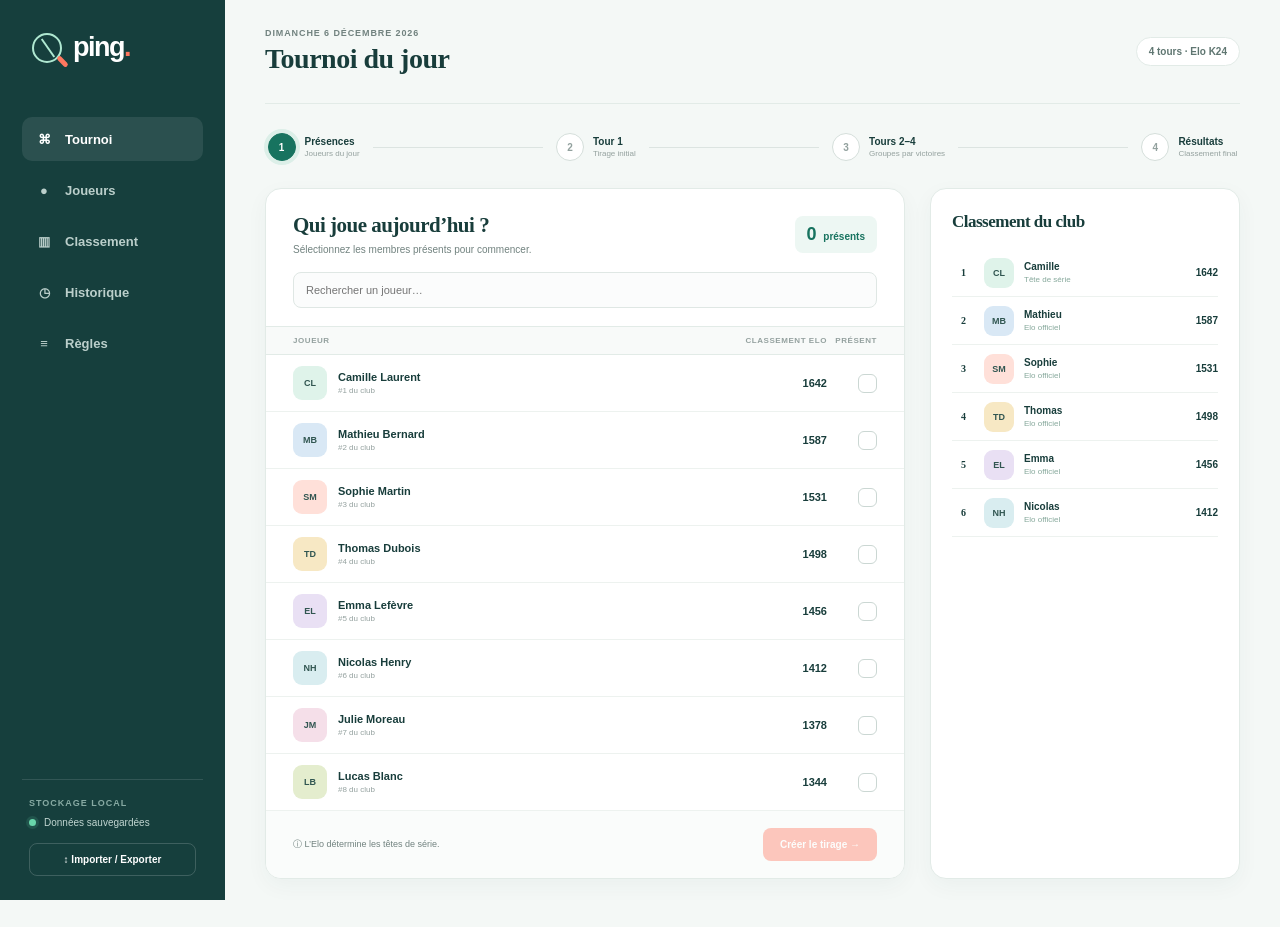
==== ping.html @ 6fb74dd9 "Add speech to Maurice easter egg" ====
<!doctype html>
<html lang="fr">
<head>
  <meta charset="utf-8">
  <meta name="viewport" content="width=device-width,initial-scale=1">
  <meta name="description" content="Tournois de tennis de table et classement Elo, sans serveur.">
  <title>Ping — Tournois du club</title>
  <style>
    :root{--ink:#183d3b;--green:#17735f;--deep:#163f3d;--coral:#ff775f;--mint:#dff3ea;--muted:#71827f;--line:#e2ebe7;--wash:#f4f8f6;--paper:#fff}*{box-sizing:border-box}html{background:var(--wash)}body{margin:0;background:var(--wash);color:var(--ink);font-family:Arial,Helvetica,sans-serif}button,input{font:inherit}button{cursor:pointer}.app{min-height:100vh;display:grid;grid-template-columns:225px 1fr}.side{position:sticky;top:0;height:100vh;display:flex;flex-direction:column;padding:32px 22px 24px;background:var(--deep);color:#fff}.brand{display:flex;align-items:center;gap:11px;padding:0 10px;border:0;background:transparent;color:#fff;font-size:27px;font-weight:900;letter-spacing:-1.5px}.brand b{color:var(--coral)}.mark{position:relative;width:30px;height:30px;border:2px solid #afe8d1;border-radius:50%}.mark:before{content:'';position:absolute;left:13px;top:2px;width:2px;height:22px;background:#afe8d1;transform:rotate(-35deg)}.mark:after{content:'';position:absolute;right:-9px;bottom:-3px;width:13px;height:5px;border-radius:5px;background:var(--coral);transform:rotate(46deg)}nav{display:grid;gap:7px;margin-top:54px}.nav{display:flex;align-items:center;gap:12px;width:100%;min-height:44px;padding:0 13px;border:0;border-radius:10px;background:transparent;color:#bbcfcb;font-size:13px;font-weight:700;text-align:left}.nav.active{background:#ffffff17;color:#fff}.nav i{width:18px;font-style:normal;text-align:center}.sidefoot{margin-top:auto;padding:18px 7px 0;border-top:1px solid #ffffff1f}.local{margin:0 0 9px;color:#87aaa3;font-size:9px;font-weight:800;letter-spacing:.11em;text-transform:uppercase}.saved{font-size:10px;color:#c1d5d1}.saved:before{content:'';display:inline-block;width:7px;height:7px;margin-right:8px;border-radius:50%;background:#68d5aa;box-shadow:0 0 0 3px #68d5aa22}.dataBtn{width:100%;margin-top:15px;padding:10px;border:1px solid #ffffff2c;border-radius:8px;background:transparent;color:#fff;font-size:10px;font-weight:800}.work{min-width:0;padding:0 40px 48px}.top{display:flex;align-items:center;justify-content:space-between;min-height:104px;max-width:1110px;margin:auto;border-bottom:1px solid var(--line)}.eyebrow,.kicker{margin:0 0 5px;color:var(--muted);font-size:9px;font-weight:850;letter-spacing:.1em;text-transform:uppercase}.top h1,.card h2,.round h2{margin:0;font-family:Georgia,serif;letter-spacing:-.5px}.top h1{font-size:28px}.pill{padding:8px 12px;border:1px solid var(--line);border-radius:20px;background:#fff;color:#5f7671;font-size:10px;font-weight:800}.steps{display:flex;align-items:center;max-width:970px;margin:29px auto 27px}.step{display:flex;align-items:center;gap:9px;white-space:nowrap}.step>span{display:grid;place-items:center;width:28px;height:28px;border:1px solid #d5dfdb;border-radius:50%;background:#fff;color:#92a19e;font-size:10px;font-weight:850}.step.active>span{border-color:var(--green);background:var(--green);color:#fff;box-shadow:0 0 0 4px #dcefe8}.step.done>span{background:var(--mint);color:var(--green)}.step strong,.step small{display:block}.step strong{font-size:10px}.step small{margin-top:2px;color:#94a19e;font-size:8px}.steps>i{flex:1;min-width:20px;height:1px;margin:0 13px;background:#dce4e1}.grid{display:grid;grid-template-columns:minmax(540px,760px) 310px;gap:25px;max-width:1095px;margin:auto}.card,.round{border:1px solid var(--line);border-radius:16px;background:#fff;box-shadow:0 7px 22px #1e46400b;overflow:hidden}.cardhead{display:flex;align-items:center;justify-content:space-between;padding:24px 27px 17px}.card h2,.round h2{font-size:21px}.cardhead p,.intro p{margin:6px 0 0;color:var(--muted);font-size:10px}.count{padding:8px 12px;border-radius:8px;background:#edf7f3;color:var(--green);font-size:10px;font-weight:800}.count b{margin-right:4px;font-size:18px}.search{display:block;width:calc(100% - 54px);margin:0 27px 18px;padding:11px 12px;border:1px solid #dfe7e4;border-radius:8px;background:#fbfcfc;color:var(--ink);font-size:11px;outline:0}.labels,.person{display:grid;grid-template-columns:1fr 90px 50px;align-items:center}.labels{padding:9px 27px;border-top:1px solid var(--line);border-bottom:1px solid var(--line);background:#f8faf9;color:#94a19f;font-size:8px;font-weight:850;letter-spacing:.07em;text-transform:uppercase}.labels span:not(:first-child){text-align:right}.person{min-height:57px;padding:7px 27px;border-bottom:1px solid #edf2ef;cursor:pointer}.who{display:flex;align-items:center;gap:11px}.avatar{display:grid;place-items:center;width:34px;height:34px;flex:0 0 auto;border-radius:9px;background:var(--mint);color:#315651;font-size:9px;font-weight:900}.avatar[data-c="1"]{background:#d9e8f5}.avatar[data-c="2"]{background:#ffe0d9}.avatar[data-c="3"]{background:#f7e8c4}.avatar[data-c="4"]{background:#e9e0f4}.avatar[data-c="5"]{background:#d9edf0}.avatar[data-c="6"]{background:#f5dfe9}.avatar[data-c="7"]{background:#e4edce}.who strong,.who small{display:block}.who strong{font-size:11px}.who small{margin-top:3px;color:#94a19f;font-size:8px}.elo{text-align:right;font-size:11px}.check{justify-self:end;display:grid;place-items:center;width:19px;height:19px;border:1.5px solid #cbd7d3;border-radius:6px;color:transparent}.person.on .check{border-color:var(--green);background:var(--green);color:#fff;font-size:10px}.foot{display:flex;align-items:center;justify-content:space-between;padding:17px 27px;background:#fafcfb}.foot p{margin:0;color:var(--muted);font-size:9px}.primary{padding:11px 17px;border:0;border-radius:8px;background:var(--coral);color:#fff;font-size:10px;font-weight:850;box-shadow:0 5px 12px #ff775f35}.primary:disabled{opacity:.4;cursor:not-allowed;box-shadow:none}.rank{padding:23px 21px}.rank h2{font-size:17px}.rank ol{margin:17px 0 0;padding:0;list-style:none}.rank li{display:grid;grid-template-columns:23px 31px 1fr auto;align-items:center;gap:9px;min-height:48px;border-bottom:1px solid #edf2ef;font-size:10px}.rank .avatar{width:30px;height:30px}.ranknum{font-family:Georgia,serif;font-weight:800;text-align:center}.rank li>span:nth-child(3) strong,.rank li>span:nth-child(3) small{display:block}.rank li>span:nth-child(3) small{margin-top:3px;color:#86a89b;font-size:8px}.intro{display:flex;align-items:flex-end;justify-content:space-between;padding:26px 29px 22px}.kicker{color:var(--green)}.groupTitle{display:flex;justify-content:space-between;padding:10px 29px;border-top:1px solid var(--line);border-bottom:1px solid var(--line);background:#f8faf9;font-size:9px;font-weight:850;text-transform:uppercase}.matches{display:grid;grid-template-columns:repeat(2,minmax(0,1fr));gap:14px;padding:18px 29px 24px}.match{padding:10px;border:1px solid #e1e9e6;border-radius:12px}.matchtop{display:flex;justify-content:space-between;margin:0 4px 6px;color:#91a09d;font-size:8px;font-weight:800;text-transform:uppercase}.tag{padding:2px 5px;border-radius:8px;background:#fff0ec;color:#c55e4b}.choice{display:grid;grid-template-columns:34px 1fr 18px;align-items:center;gap:10px;width:100%;min-height:54px;padding:8px;border:1px solid transparent;border-radius:9px;background:#f8faf9;color:var(--ink);text-align:left}.choice:hover{border-color:#a9cfbf}.choice.win{border-color:#83c5ab;background:#eaf7f2}.choice.lose{opacity:.5}.choice strong,.choice small{display:block}.choice strong{font-size:10px}.choice small{margin-top:3px;color:#82928f;font-size:8px}.choice b{display:grid;place-items:center;width:18px;height:18px;border-radius:50%;background:var(--green);color:#fff;font-size:9px}.vs{height:13px;color:#a7b2b0;font-size:7px;font-weight:900;text-align:center;line-height:13px}.roundfoot{display:flex;align-items:center;justify-content:space-between;padding:17px 29px;border-top:1px solid var(--line);background:#fafcfb}.roundfoot span{color:var(--muted);font-size:9px}.page{max-width:1095px;margin:30px auto 0}.sectionhead{display:flex;align-items:center;justify-content:space-between;padding:26px 29px 21px;border-bottom:1px solid var(--line)}.sectionhead h2{font-size:23px}.add{display:grid;grid-template-columns:1fr 130px auto;gap:10px;padding:17px 29px;background:#f8faf9;border-bottom:1px solid var(--line)}.add input{padding:11px;border:1px solid #dce5e2;border-radius:8px;background:#fff;font-size:10px;outline:0}.rows{padding:4px 29px}.row{display:grid;grid-template-columns:40px 36px 1fr 90px 30px;align-items:center;gap:11px;min-height:63px;border-bottom:1px solid #edf2ef;font-size:11px}.row small{display:block;margin-top:3px;color:#93a19e;font-size:8px}.trash{border:0;background:transparent;color:#9aa6a3;font-size:20px}.board{padding:12px 29px 24px}.leader{display:grid;grid-template-columns:40px 36px 1fr 70px;align-items:center;gap:12px;min-height:64px;border-bottom:1px solid #edf2ef;font-size:11px}.leader.top{margin:7px 0;padding:0 12px;border:1px solid var(--line);border-radius:10px;background:#fbfdfc}.place{display:grid;place-items:center;width:27px;height:27px;border-radius:50%;background:#eef3f1;font-family:Georgia,serif;font-weight:850}.p1{background:#f6e7bd;color:#9a711c}.p2{background:#e4ebe9}.p3{background:#f1dfd3;color:#986d52}.empty{padding:70px 20px;text-align:center;color:var(--muted)}.empty b{display:block;margin-bottom:8px;color:var(--ink);font:700 17px Georgia,serif}.history{display:grid;grid-template-columns:1fr 1fr auto;align-items:center;gap:20px;min-height:75px;border-bottom:1px solid #edf2ef;font-size:10px}.history small{display:block;margin-top:3px;color:var(--muted)}.resultHero{padding:34px;text-align:center;background:linear-gradient(135deg,#163f3d,#1d5a53);color:#fff}.resultHero p{margin:0 0 8px;color:#9fd4c1;font-size:9px;font-weight:850;text-transform:uppercase}.resultHero h2{font-size:28px}.results{margin:22px 29px;border:1px solid var(--line);border-radius:10px;overflow:hidden}.res{display:grid;grid-template-columns:50px 1fr 80px 90px 80px;align-items:center;gap:8px;min-height:55px;padding:8px 14px;border-bottom:1px solid #edf2ef;font-size:10px}.res.head{min-height:auto;background:#f8faf9;color:#8a9996;font-size:7px;font-weight:850;text-transform:uppercase}.positive{color:#168365}.negative{color:#d56855}.center{display:block;margin:0 auto 26px}.modalBg{position:fixed;z-index:9;inset:0;display:grid;place-items:center;padding:18px;background:#0b2522a0}.modal{position:relative;width:min(420px,100%);padding:33px;border-radius:17px;background:#fff;text-align:center}.close{position:absolute;right:13px;top:10px;border:0;background:transparent;color:#84928f;font-size:22px}.modal h2{margin:4px 0 8px;font:700 22px Georgia,serif}.modal p{color:var(--muted);font-size:10px;line-height:1.5}.modalActions{display:grid;gap:9px;margin:21px 0}.secondary{padding:11px;border:1px solid #d9e4e0;border-radius:8px;background:#fff;color:var(--ink);font-size:10px;font-weight:800}.modal small{color:#94a19f;font-size:8px}.toast{position:fixed;z-index:12;right:23px;bottom:23px;padding:13px 17px;border-radius:8px;background:var(--deep);color:#fff;font-size:10px;font-weight:800;box-shadow:0 10px 28px #0a2a2638}
    .recovery{min-height:100vh;display:grid;place-items:center;padding:24px;background:var(--wash)}.recoveryBox{width:min(520px,100%);padding:34px;border:1px solid var(--line);border-radius:17px;background:#fff;box-shadow:0 12px 38px #163f3d18;text-align:center}.recoveryBox .mark{display:block;margin:0 auto 20px}.recoveryBox h1{margin:0;font:700 25px Georgia,serif}.recoveryBox p{margin:10px auto 22px;max-width:410px;color:var(--muted);font-size:11px;line-height:1.6}.recoveryActions{display:grid;gap:9px;max-width:300px;margin:auto}.volunteerIntro{padding:28px 29px 19px;text-align:center}.volunteerIntro .badge{display:inline-block;padding:6px 10px;border-radius:20px;background:#fff0ec;color:#bf5e4d;font-size:9px;font-weight:850;text-transform:uppercase}.volunteerIntro h2{margin:13px 0 7px}.volunteerIntro p{max-width:540px;margin:0 auto;color:var(--muted);font-size:10px;line-height:1.55}.volunteerList{display:grid;grid-template-columns:repeat(2,minmax(0,1fr));gap:10px;padding:8px 29px 29px}.volunteer{display:grid;grid-template-columns:34px 1fr auto;align-items:center;gap:10px;padding:11px;border:1px solid var(--line);border-radius:10px;background:#fbfdfc;color:var(--ink);text-align:left}.volunteer:hover,.volunteer.on{border-color:#83c5ab;background:#eef8f4}.volunteer strong,.volunteer small{display:block}.volunteer strong{font-size:10px}.volunteer small{margin-top:3px;color:var(--muted);font-size:8px}.volunteer>b{color:var(--green);font-size:16px}.drawError{margin:0 29px 18px;padding:12px 14px;border:1px solid #ffd2c9;border-radius:9px;background:#fff5f2;color:#944536;font-size:10px;line-height:1.5}.withdrawModal{width:min(560px,100%);text-align:left}.withdrawModal h2,.withdrawModal>p{text-align:center}.withdrawList{display:grid;grid-template-columns:1fr 1fr;gap:9px;max-height:430px;margin:19px 0;overflow:auto}.withdrawList .volunteer{width:100%}.withdrawActions{display:flex;justify-content:flex-end;gap:9px}.roundTabs{display:flex;align-items:center;gap:7px;max-width:1095px;margin:0 auto 13px;padding:4px;border:1px solid var(--line);border-radius:10px;background:#edf3f0}.roundTabs button{flex:1;padding:9px 10px;border:0;border-radius:7px;background:transparent;color:#70817d;font-size:9px;font-weight:850}.roundTabs button.active{background:#fff;color:var(--green);box-shadow:0 2px 8px #163f3d12}.reviewBar{display:flex;align-items:center;justify-content:space-between;max-width:1095px;margin:28px auto 13px}.reviewBar button{padding:0;border:0;background:transparent;color:var(--green);font-size:10px;font-weight:850}.reviewBar strong{font-family:Georgia,serif;font-size:16px}.choice:disabled{cursor:default;color:var(--ink)}.historyAction{justify-self:end;padding:7px 10px;border:1px solid var(--line);border-radius:7px;background:#fff;color:var(--green);font-size:8px;font-weight:850}.reviewLabel{color:#bf5e4d!important}
    .editHint{display:flex;align-items:center;justify-content:space-between;gap:15px;margin:0 29px 18px;padding:12px 14px;border:1px solid #b9dacf;border-radius:9px;background:#eef8f4;color:#35675e;font-size:10px;line-height:1.5}.introActions{display:flex;align-items:center;gap:8px;flex-wrap:wrap;justify-content:flex-end}.choice.editable{border-color:#cfe2db;background:#fbfefd}.choice.editable:hover{border-color:var(--green);box-shadow:0 0 0 2px #17735f18}.choice.swapSelected{border-color:var(--coral);background:#fff2ef;box-shadow:0 0 0 3px #ff775f1c}.match.locked{background:#fbfcfc}.match.locked .matchtop:after{content:'Résultat verrouillé';color:#82928f}.tag.manual{background:#e9f2ff;color:#426b98}.eloEdit{justify-self:end;padding:6px 8px;border:1px solid transparent;border-radius:7px;background:transparent;color:var(--ink);text-align:right}.eloEdit:hover{border-color:#b9dacf;background:#eef8f4;color:var(--green)}.eloEdit strong,.eloEdit small{display:block}.eloEdit small{margin-top:2px;color:var(--green);font-size:7px;font-weight:800}.eloEditForm{display:grid;gap:15px;margin-top:22px;text-align:left}.eloEditForm label{color:var(--muted);font-size:9px;font-weight:850;text-transform:uppercase}.eloEditForm input{width:100%;margin-top:7px;padding:13px;border:1px solid #cfdcd8;border-radius:9px;color:var(--ink);font-size:18px;font-weight:850;text-align:center;outline:0}.eloEditForm input:focus{border-color:var(--green);box-shadow:0 0 0 3px #17735f18}.eloEditForm .withdrawActions{margin-top:3px}.dangerZone{margin-top:22px;padding-top:20px;border-top:1px solid var(--line);text-align:left}.dangerZone strong,.dangerZone small{display:block}.dangerZone strong{font-size:10px}.dangerZone small{margin:5px 0 12px;color:var(--muted);font-size:8px;line-height:1.5}.dangerButton{width:100%;padding:10px;border:1px solid #efb7ad;border-radius:8px;background:#fff5f2;color:#a94838;font-size:9px;font-weight:850}.dangerButton:disabled{opacity:.45;cursor:not-allowed}.cleanupModal{width:min(480px,100%);text-align:left}.cleanupModal h2,.cleanupModal>p{text-align:center}.cleanupOptions{display:grid;gap:9px;margin:20px 0}.cleanupOption{display:grid;grid-template-columns:22px 1fr;align-items:center;gap:10px;width:100%;padding:12px;border:1px solid var(--line);border-radius:10px;background:#fbfdfc;color:var(--ink);text-align:left}.cleanupOption.on{border-color:#83c5ab;background:#eef8f4}.cleanupOption.disabled{opacity:.48;cursor:not-allowed}.cleanupOption .check{justify-self:auto}.cleanupOption.on .check{border-color:var(--green);background:var(--green);color:#fff;font-size:10px}.cleanupOption strong,.cleanupOption small{display:block}.cleanupOption strong{font-size:10px}.cleanupOption small{margin-top:3px;color:var(--muted);font-size:8px;line-height:1.4}.cleanupWarning{padding:10px 12px;border-radius:8px;background:#fff5f2;color:#934b3d;font-size:8px;line-height:1.5}.dangerConfirm{border:0;background:#c85340;box-shadow:0 5px 12px #c8534030}
    .rulesLead{padding:24px 29px;border-bottom:1px solid var(--line);background:#f8fbfa;color:#5f7671;font-size:11px;line-height:1.65}.rulesGrid{display:grid;grid-template-columns:1fr 1fr;gap:0}.ruleBlock{position:relative;min-height:205px;padding:27px 29px 25px;border-bottom:1px solid var(--line)}.ruleBlock:nth-child(odd){border-right:1px solid var(--line)}.ruleBlock h3{margin:0 0 13px;padding-right:40px;font:700 18px Georgia,serif}.ruleBlock ul{margin:0;padding-left:17px;color:#637571;font-size:10px;line-height:1.65}.ruleBlock li+li{margin-top:7px}.ruleNum{position:absolute;right:27px;top:24px;display:grid;place-items:center;width:30px;height:30px;border-radius:50%;background:var(--mint);color:var(--green);font:800 12px Georgia,serif}.ruleNote{margin:14px 0 0;padding:10px 12px;border-left:3px solid var(--coral);background:#fff5f2;color:#8d4a3e;font-size:9px;line-height:1.55}.rulesFoot{padding:20px 29px;background:var(--deep);color:#c4d9d5;font-size:10px;line-height:1.6}.rulesFoot strong{color:#fff}
    .pdfPanel{display:flex;align-items:center;justify-content:space-between;gap:18px;margin:0 29px 24px;padding:17px 18px;border:1px solid #cfe2db;border-radius:11px;background:#f4faf7}.pdfPanel>span strong,.pdfPanel>span small{display:block}.pdfPanel>span strong{font:700 15px Georgia,serif}.pdfPanel>span small{margin-top:4px;color:var(--muted);font-size:8px}.pdfActions{display:flex;gap:7px;flex-wrap:wrap;justify-content:flex-end}.pdfButton{padding:9px 11px;border:1px solid #b9d6cc;border-radius:8px;background:#fff;color:var(--green);font-size:9px;font-weight:850}.pdfButton:hover{border-color:var(--green);background:#edf8f3}.pdfPanel.archive{max-width:1095px;margin:0 auto 13px}
    .mauriceConfetti{position:fixed;z-index:30;inset:0;overflow:hidden;pointer-events:none}.confettiPiece{position:absolute;top:-3vh;left:var(--x);width:var(--w);height:var(--h);border-radius:var(--radius);background:var(--color);opacity:0;animation:mauriceConfettiFall var(--fall) cubic-bezier(.18,.68,.3,1) var(--delay) forwards}@keyframes mauriceConfettiFall{0%{opacity:1;transform:translate3d(0,-20px,0) rotate(0deg)}75%{opacity:1}100%{opacity:0;transform:translate3d(var(--drift),108vh,0) rotate(var(--spin))}}@media(prefers-reduced-motion:reduce){.confettiPiece{animation-duration:1.2s!important;animation-delay:0s!important}}
    @media(max-width:1000px){.grid{grid-template-columns:1fr}.rank{display:none}.matches{grid-template-columns:1fr}.step small{display:none}}
    @media(max-width:700px){.app{display:block}.side{position:static;width:100%;height:auto;flex-direction:row;flex-wrap:wrap;align-items:center;padding:15px 17px}.brand{padding:0;font-size:22px}.mark{width:25px;height:25px}nav{display:flex;width:100%;gap:3px;margin:12px 0 0}.nav{justify-content:center;flex:1;min-width:0;min-height:34px;padding:0 4px;gap:0;font-size:8px}.nav i{display:none}.sidefoot{display:none}.work{padding:0 14px 30px}.top{min-height:82px}.top h1{font-size:22px}.pill{display:none}.steps{margin:21px 0}.step>div{display:none}.steps>i{margin:0 7px}.cardhead{padding:20px 17px 15px}.search{width:calc(100% - 34px);margin:0 17px 15px}.labels,.person{grid-template-columns:1fr 64px 30px;padding-left:17px;padding-right:17px}.who small{display:none}.res .who small{display:block}.foot{padding:14px 17px}.foot p{display:none}.foot .primary{width:100%}.intro,.roundfoot,.groupTitle{padding-left:17px;padding-right:17px}.intro{gap:10px}.matches{padding:14px 17px 20px}.roundfoot span{display:none}.roundfoot .primary{width:100%}.volunteerList,.withdrawList{grid-template-columns:1fr;padding:8px 17px 22px}.volunteerIntro{padding:23px 17px 16px}.page{margin-top:20px}.sectionhead{padding:21px 17px}.add{grid-template-columns:1fr 90px;padding:14px 17px}.add .primary{grid-column:1/-1}.rows,.board{padding-left:13px;padding-right:13px}.row{grid-template-columns:25px 34px 1fr 60px 25px;gap:7px}.results{margin:16px 8px}.res{grid-template-columns:30px 1fr 45px 55px;padding:8px}.res>*:nth-child(4){display:none}.history{grid-template-columns:1fr 1fr}.history>span:last-child{display:none}.rulesGrid{grid-template-columns:1fr}.ruleBlock,.ruleBlock:nth-child(odd){min-height:0;padding:23px 20px;border-right:0}.rulesLead,.rulesFoot{padding:20px}.pdfPanel,.pdfPanel.archive{display:block;margin:0 8px 16px}.pdfActions{display:grid;grid-template-columns:1fr;margin-top:13px}.pdfButton{width:100%}.toast{left:17px;right:17px;bottom:17px;text-align:center}}
  </style>
</head>
<body>
  <div id="app"></div>
  <input id="importFile" type="file" accept="application/json,.json" hidden>
  <script>
    'use strict';
    const KEY='ping-autonome-v1', COLORS=8;
    const starter=[['camille','Camille Laurent',1642],['mathieu','Mathieu Bernard',1587],['sophie','Sophie Martin',1531],['thomas','Thomas Dubois',1498],['emma','Emma Lefèvre',1456],['nicolas','Nicolas Henry',1412],['julie','Julie Moreau',1378],['lucas','Lucas Blanc',1344]].map((p,i)=>({id:p[0],name:p[1],elo:p[2],color:i}));
    const freshState=()=>({version:1,players:starter.map(p=>({...p})),history:[],active:null});
    let startupWarning='',recoveryRaw='';
    let state=load(), view='tournoi', selected=(state.active?.selectedIds||[]).filter((pid,i,list)=>state.players.some(p=>p.id===pid)&&list.indexOf(pid)===i), search='', modal=false, withdrawalModal=false, withdrawalSelected=[], eloEditPlayerId=null, cleanupModal=false, cleanupKeepPlayers=true, cleanupResetElo=false, editingDraw=false, swapSelection=null, reviewRound=null, reviewHistoryId=null, drawError='', toastTimer, confettiTimer;
    function sanitize(raw){
      if(!raw||raw.version!==1||!Array.isArray(raw.players))throw Error('format');
      const seen=new Set(),players=raw.players.filter(p=>p&&typeof p.id==='string'&&p.id&&typeof p.name==='string'&&p.name.trim()&&Number.isFinite(Number(p.elo))&&!seen.has(p.id)&&seen.add(p.id)).map((p,i)=>({id:p.id,name:p.name.trim(),elo:Math.max(100,Math.min(4000,Math.round(Number(p.elo)))),color:Number.isFinite(Number(p.color))?Math.abs(Math.round(Number(p.color)))%COLORS:i%COLORS}));
      if(raw.players.length&&!players.length)throw Error('players');
      const ids=new Set(players.map(p=>p.id)),cleanRounds=(value,allowed=ids)=>(Array.isArray(value)?value:[]).slice(0,4).map((round,ri)=>(Array.isArray(round)?round:[]).filter(m=>m&&typeof m.id==='string'&&typeof m.a==='string'&&typeof m.b==='string'&&m.a!==m.b&&(!allowed||(allowed.has(m.a)&&allowed.has(m.b)))).map(m=>({id:m.id,round:ri+1,groupWins:Math.max(0,Math.round(Number(m.groupWins)||0)),a:m.a,b:m.b,countedA:m.countedA!==false,countedB:m.countedB!==false,...(m.winner===m.a||m.winner===m.b?{winner:m.winner}:{}),...(m.volunteerId===m.a||m.volunteerId===m.b?{volunteerId:m.volunteerId}:{}),...(m.promotedId===m.a||m.promotedId===m.b?{promotedId:m.promotedId,promotedFrom:Math.max(0,Math.round(Number(m.promotedFrom)||0))}:{}),...(m.adjusted===true?{adjusted:true,aGroupWins:Math.max(0,Math.round(Number(m.aGroupWins)||0)),bGroupWins:Math.max(0,Math.round(Number(m.bGroupWins)||0))}:{}),...(m.manual===true?{manual:true}:{})})));
      const cleanWithdrawals=(value,selectedIds)=>{const allowed=new Set(selectedIds),result={};if(value&&typeof value==='object')Object.entries(value).forEach(([pid,round])=>{const n=Math.round(Number(round));if(allowed.has(pid)&&n>=1&&n<=4)result[pid]=n});return result};
      const history=(Array.isArray(raw.history)?raw.history:[]).filter(h=>h&&typeof h.id==='string').map(h=>{const rounds=cleanRounds(h.rounds,null),roster=(Array.isArray(h.roster)?h.roster:[]).filter(p=>p&&typeof p.id==='string'&&typeof p.name==='string').map((p,i)=>({id:p.id,name:p.name.trim()||'Joueur',elo:Number.isFinite(Number(p.elo))?Math.round(Number(p.elo)):1500,color:Number.isFinite(Number(p.color))?Math.abs(Math.round(Number(p.color)))%COLORS:i%COLORS})),matchIds=[...new Set(rounds.flatMap(r=>r.flatMap(m=>[m.a,m.b])))],selectedIds=(Array.isArray(h.selectedIds)?h.selectedIds.filter(pid=>typeof pid==='string'):matchIds),winner=typeof h.winner==='string'&&selectedIds.includes(h.winner)?h.winner:'',winners=[...new Set((Array.isArray(h.winners)?h.winners:winner?[winner]:[]).filter(pid=>selectedIds.includes(pid)))],initialElo={},withdrawals=cleanWithdrawals(h.withdrawals,selectedIds);selectedIds.forEach(pid=>{const value=Number(h.initialElo?.[pid]),snapshot=roster.find(p=>p.id===pid)||players.find(p=>p.id===pid);initialElo[pid]=Number.isFinite(value)?value:(snapshot?.elo||1500)});return{id:h.id,date:typeof h.date==='string'?h.date:new Date().toISOString().slice(0,10),playerCount:Math.max(0,Math.round(Number(h.playerCount)||selectedIds.length)),winner,winners,rounds,roster,selectedIds,initialElo,withdrawals}});
      let active=null;
      if(raw.active&&typeof raw.active==='object'){
        const selectedIds=[...new Set((Array.isArray(raw.active.selectedIds)?raw.active.selectedIds:[]).filter(pid=>ids.has(pid)))],rounds=cleanRounds(raw.active.rounds),completed=raw.active.completed===true,round=completed?5:Math.max(1,Math.min(4,Math.round(Number(raw.active.round)||1))),initialElo={},withdrawals=cleanWithdrawals(raw.active.withdrawals,selectedIds);
        selectedIds.forEach(pid=>{const stored=Number(raw.active.initialElo?.[pid]),current=players.find(p=>p.id===pid).elo;initialElo[pid]=Number.isFinite(stored)?stored:current});
        if(selectedIds.length>=2&&rounds.length>=(completed?1:round))active={id:typeof raw.active.id==='string'?raw.active.id:id('tournoi'),date:typeof raw.active.date==='string'?raw.active.date:new Date().toISOString().slice(0,10),round,selectedIds,rounds,initialElo,withdrawals,completed,pendingVolunteer:raw.active.pendingVolunteer&&Number(raw.active.pendingVolunteer.round)===round?{round}:null};
        else if(selectedIds.length)startupWarning='Le tournoi incomplet a été écarté, mais les joueurs et l’historique ont été conservés.';
      }
      return{version:1,players,history,active};
    }
    function load(){
      let raw='';
      try{raw=localStorage.getItem(KEY)||'';if(!raw)return freshState();recoveryRaw=raw;return sanitize(JSON.parse(raw))}
      catch(e){
        if(raw){try{localStorage.setItem(KEY+'-secours-'+Date.now(),raw)}catch(ignore){}startupWarning='Une sauvegarde illisible a été mise de côté. L’application a redémarré avec des données saines.'}
        else startupWarning='Le stockage local est indisponible dans ce navigateur.';
        return freshState();
      }
    }
    function save(){try{localStorage.setItem(KEY,JSON.stringify(state));return true}catch(e){notice('Impossible d’enregistrer dans le stockage local. Pensez à exporter une sauvegarde.');return false}}
    function id(prefix){return prefix+'-'+Date.now().toString(36)+'-'+Math.random().toString(36).slice(2,7)}
    function esc(s){return String(s).replace(/[&<>'"]/g,c=>({'&':'&amp;','<':'&lt;','>':'&gt;',"'":'&#39;','"':'&quot;'}[c]))}
    function ini(n){return n.trim().split(/\s+/).map(x=>x[0]).join('').slice(0,2).toUpperCase()}
    function avatar(p){return `<span class="avatar" data-c="${p.color%COLORS}">${esc(ini(p.name))}</span>`}
    function player(pid){return state.players.find(p=>p.id===pid)||{id:pid,name:'Joueur supprimé',elo:0,color:0}}
    function isMaurice(pid){return player(pid).name.normalize('NFD').replace(/[\u0300-\u036f]/g,'').toLocaleLowerCase('fr').includes('maurice')}
    function celebrateMaurice(){const previous=document.getElementById('mauriceConfetti');if(previous)previous.remove();clearTimeout(confettiTimer);const layer=document.createElement('div'),colors=['#ff775f','#17735f','#f4bd4a','#7657c8','#48a9d6','#e95486'];layer.id='mauriceConfetti';layer.className='mauriceConfetti';layer.setAttribute('aria-hidden','true');const count=window.matchMedia?.('(prefers-reduced-motion: reduce)').matches?32:110;for(let i=0;i<count;i++){const piece=document.createElement('i'),size=5+Math.random()*7;piece.className='confettiPiece';piece.style.setProperty('--x',Math.random()*100+'vw');piece.style.setProperty('--w',size+'px');piece.style.setProperty('--h',size*(.45+Math.random()*.8)+'px');piece.style.setProperty('--radius',Math.random()>.55?'50%':'2px');piece.style.setProperty('--color',colors[i%colors.length]);piece.style.setProperty('--drift',(Math.random()*34-17)+'vw');piece.style.setProperty('--spin',(Math.random()*1080-540)+'deg');piece.style.setProperty('--fall',(2.2+Math.random()*1.5)+'s');piece.style.setProperty('--delay',(Math.random()*.45)+'s');layer.appendChild(piece)}document.body.appendChild(layer);confettiTimer=setTimeout(()=>layer.remove(),4200)}
    function sayMaurice(){const synth=window.speechSynthesis,Utterance=window.SpeechSynthesisUtterance;if(!synth||typeof Utterance!=='function')return;const message=new Utterance('Tu pousses le bouchon un peu trop loin, Maurice !'),voices=synth.getVoices?.()||[],french=voices.filter(voice=>/^fr(?:-|_)/i.test(voice.lang));message.lang='fr-FR';message.rate=.92;message.pitch=1.25;message.volume=1;if(french.length)message.voice=french[0];synth.cancel();synth.speak(message)}
    function today(){return new Intl.DateTimeFormat('fr-FR',{weekday:'long',day:'numeric',month:'long',year:'numeric'}).format(new Date())}
    function shuffle(a){a=[...a];for(let i=a.length-1;i>0;i--){const j=Math.floor(Math.random()*(i+1));[a[i],a[j]]=[a[j],a[i]]}return a}
    function score(t){const wins=Object.fromEntries(t.selectedIds.map(x=>[x,0])),elo={...t.initialElo};t.rounds.flat().forEach(m=>{if(!m.winner)return;const loser=m.winner===m.a?m.b:m.a;if(m.winner===m.a&&m.countedA)wins[m.a]++;if(m.winner===m.b&&m.countedB)wins[m.b]++;const exp=1/(1+10**(((elo[loser]||1500)-(elo[m.winner]||1500))/400)),d=Math.round(24*(1-exp));if(m.winner!==m.volunteerId)elo[m.winner]=(elo[m.winner]||1500)+d;if(loser!==m.volunteerId)elo[loser]=(elo[loser]||1500)-d});return{wins,elo}}
    function activePlayerIds(t){return t.selectedIds.filter(pid=>!t.withdrawals?.[pid])}
    function pairKey(a,b){return a<b?a+'\u0000'+b:b+'\u0000'+a}
    function pairGroup(entries,previousPairs,s){
      const sorted=[...entries].sort((a,b)=>s.elo[b.id]-s.elo[a.id]);
      if(sorted.length%2)return null;
      const half=sorted.length/2,strong=sorted.slice(0,half),weak=sorted.slice(half),matchForWeak=Array(weak.length).fill(-1),matchForStrong=Array(strong.length).fill(-1);
      const choices=strong.map(a=>{const fresh=[],repeat=[];weak.forEach((b,i)=>{if(a.id===b.id)return;const key=pairKey(a.id,b.id);if(!previousPairs.has(key))fresh.push(i);else if(a.volunteer||b.volunteer)repeat.push(i)});return[...shuffle(fresh),...shuffle(repeat)]});
      function assign(si,visited){for(const wi of choices[si]){if(visited.has(wi))continue;visited.add(wi);const other=matchForWeak[wi];if(other<0||assign(other,visited)){matchForWeak[wi]=si;matchForStrong[si]=wi;return true}}return false}
      for(const si of shuffle(strong.map((_,i)=>i)))if(!assign(si,new Set()))return null;
      return strong.map((a,i)=>[a,weak[matchForStrong[i]]]);
    }
    function pairRandomGroup(entries,previousPairs){
      if(entries.length%2)return null;
      function allowed(a,b){return a.id!==b.id&&(!previousPairs.has(pairKey(a.id,b.id))||a.volunteer||b.volunteer)}
      function search(left,pairs){
        if(!left.length)return pairs;
        const ranked=shuffle(left.map((a,i)=>({a,i,count:left.reduce((n,b,j)=>n+(i!==j&&allowed(a,b)?1:0),0)}))).sort((x,y)=>x.count-y.count),chosen=ranked[0];
        if(!chosen.count)return null;
        const a=chosen.a,rest=left.filter((_,i)=>i!==chosen.i),options=shuffle(rest.filter(b=>allowed(a,b)));
        for(const b of options){const index=rest.indexOf(b),found=search(rest.filter((_,i)=>i!==index),[...pairs,[a,b]]);if(found)return found}
        return null;
      }
      return search([...entries],[]);
    }
    function pairFlexible(entries,previousPairs,maxGap){
      if(entries.length%2)return null;
      function allowed(a,b){return a.id!==b.id&&Math.abs(a.groupWins-b.groupWins)<=maxGap&&(!previousPairs.has(pairKey(a.id,b.id))||a.volunteer||b.volunteer)}
      function search(left,pairs){
        if(!left.length)return pairs;
        const ranked=shuffle(left.map((a,i)=>({a,i,count:left.reduce((n,b,j)=>n+(i!==j&&allowed(a,b)?1:0),0)}))).sort((x,y)=>x.count-y.count),chosen=ranked[0];
        if(!chosen.count)return null;
        const a=chosen.a,rest=left.filter((_,i)=>i!==chosen.i),options=shuffle(rest.filter(b=>allowed(a,b))).sort((b,c)=>{const repeatB=previousPairs.has(pairKey(a.id,b.id)),repeatC=previousPairs.has(pairKey(a.id,c.id)),gapB=Math.abs(a.groupWins-b.groupWins),gapC=Math.abs(a.groupWins-c.groupWins);return repeatB-repeatC||gapB-gapC});
        for(const b of options){const index=rest.indexOf(b),found=search(rest.filter((_,i)=>i!==index),[...pairs,[a,b]]);if(found)return found}
        return null;
      }
      return search([...entries],[]);
    }
    function roundPlan(t,round,volunteerId=null,participantIds=null,volunteerPool=null){
      const participants=[...new Set((participantIds||activePlayerIds(t)).filter(pid=>t.selectedIds.includes(pid)))],pool=[...new Set((volunteerPool||participants).filter(pid=>t.selectedIds.includes(pid)&&!t.withdrawals?.[pid]))],s=score(t),maxWins=Math.max(0,...participants.map(pid=>s.wins[pid]||0)),groups=new Map();
      for(let v=0;v<=maxWins;v++)groups.set(v,participants.filter(pid=>(s.wins[pid]||0)===v).sort((a,b)=>s.elo[b]-s.elo[a]).map(pid=>({id:pid,counted:true})));
      for(let v=maxWins;v>0;v--){const current=groups.get(v),lower=groups.get(v-1);if(current.length%2&&lower.length){const promoted=lower.shift();current.push({...promoted,promotedFrom:v-1})}}
      const zero=groups.get(0),candidates=[...pool].sort((a,b)=>s.elo[b]-s.elo[a]);
      if(zero.length%2){if(!volunteerId||!candidates.includes(volunteerId))return{matches:[],needsVolunteer:true,candidates,zeroCount:zero.length};zero.push({id:volunteerId,counted:false,volunteer:true})}
      for(let v=0;v<=maxWins;v++)groups.get(v).forEach(entry=>entry.groupWins=v);
      const previousPairs=new Set(t.rounds.flat().map(m=>pairKey(m.a,m.b))),strictPairs=[];
      let strict=true;
      for(let v=maxWins;v>=0;v--){const pairs=round===1?pairGroup(groups.get(v),previousPairs,s):pairRandomGroup(groups.get(v),previousPairs);if(!pairs){strict=false;break}strictPairs.push(...pairs)}
      let planned=strictPairs;
      if(!strict){const entries=[...groups.values()].flat();planned=null;for(let gap=0;gap<=maxWins&&!planned;gap++)planned=pairFlexible(entries,previousPairs,gap)}
      if(!planned)return{matches:[],needsVolunteer:false,candidates,zeroCount:zero.length,impossible:true,message:'Aucun tirage complet sans revanche n’est mathématiquement possible avec ces joueurs.'};
      const matches=planned.map(([a,b])=>{const promoted=a.promotedFrom!==undefined?a:b.promotedFrom!==undefined?b:null,volunteer=a.volunteer?a:b.volunteer?b:null,adjusted=a.groupWins!==b.groupWins;return{id:id('m'),round,groupWins:Math.max(a.groupWins,b.groupWins),a:a.id,b:b.id,countedA:a.counted,countedB:b.counted,...(promoted?{promotedId:promoted.id,promotedFrom:promoted.promotedFrom}:{}),...(volunteer?{volunteerId:volunteer.id}:{}),...(adjusted?{adjusted:true,aGroupWins:a.groupWins,bGroupWins:b.groupWins}:{})}});
      return{matches,needsVolunteer:false,candidates,zeroCount:zero.length};
    }
    function setRoundPlan(t,round,volunteerId=null){const previous=t.rounds.slice(0,round-1),working={...t,rounds:previous},plan=roundPlan(working,round,volunteerId);if(plan.impossible)return plan;t.rounds=[...previous,plan.matches];t.pendingVolunteer=plan.needsVolunteer?{round}:null;return plan}
    function currentRoundContext(t){const previous=t.rounds.slice(0,t.round-1),locked=(t.rounds[t.round-1]||[]).filter(m=>m.winner),played=new Set(locked.flatMap(m=>[m.a,m.b])),active=activePlayerIds(t),remaining=active.filter(pid=>!played.has(pid)),base={...t,rounds:previous};return{previous,locked,active,remaining,base}}
    function rebuildCurrentRound(t,volunteerId=null){const context=currentRoundContext(t);if(context.active.length<2){t.rounds=[...context.previous,context.locked];t.pendingVolunteer=null;return{matches:[],needsVolunteer:false,...context}}const plan=roundPlan(context.base,t.round,volunteerId,context.remaining,context.active);if(plan.impossible){t.rounds=[...context.previous,context.locked];t.pendingVolunteer=null;return{...plan,...context}}t.rounds=[...context.previous,[...context.locked,...plan.matches]];t.pendingVolunteer=plan.needsVolunteer?{round:t.round}:null;return{...plan,...context}}
    function notice(msg){clearTimeout(toastTimer);let n=document.getElementById('toast');if(!n){n=document.createElement('div');n.id='toast';n.className='toast';document.body.appendChild(n)}n.textContent=msg;toastTimer=setTimeout(()=>n.remove(),3000)}
    function nav(v){view=v;reviewRound=null;reviewHistoryId=null;withdrawalModal=false;eloEditPlayerId=null;cleanupModal=false;editingDraw=false;swapSelection=null;render()}
    function title(){if(view==='joueurs')return'Membres du club';if(view==='classement')return'Classement Elo';if(view==='historique')return'Historique des tournois';if(view==='regles')return'Règles du tournoi';return state.active?.completed?'Résultats du tournoi':state.active?`Tour ${state.active.round} sur 4`:'Tournoi du jour'}
    function steps(r){const active=r===0?1:r===1?2:r<=4?3:4,items=[['Présences','Joueurs du jour'],['Tour 1','Tirage initial'],['Tours 2–4','Groupes par victoires'],['Résultats','Classement final']];return `<div class="steps">${items.map((x,i)=>`<div class="step ${active===i+1?'active':active>i+1?'done':''}"><span>${active>i+1?'✓':i+1}</span><div><strong>${x[0]}</strong><small>${x[1]}</small></div></div>${i<3?'<i></i>':''}`).join('')}</div>`}
    function shell(content){return `<div class="app"><aside class="side"><button class="brand" onclick="nav('tournoi')"><span class="mark"></span><span>ping<b>.</b></span></button><nav>${[['tournoi','⌘','Tournoi'],['joueurs','●','Joueurs'],['classement','▥','Classement'],['historique','◷','Historique'],['regles','≡','Règles']].map(x=>`<button class="nav ${view===x[0]?'active':''}" onclick="nav('${x[0]}')" title="${x[2]}"><i>${x[1]}</i>${x[2]}</button>`).join('')}</nav><div class="sidefoot"><p class="local">Stockage local</p><div class="saved">Données sauvegardées</div><button class="dataBtn" onclick="openData()">↕ Importer / Exporter</button></div></aside><main class="work"><header class="top"><div><p class="eyebrow">${today()}</p><h1>${title()}</h1></div><button class="pill" onclick="openData()">4 tours · Elo K24</button></header>${content}</main></div>${modal?dataModal():''}${withdrawalModal?withdrawalDialog():''}${eloEditPlayerId?eloEditDialog():''}${cleanupModal?historyCleanupDialog():''}`}
    function render(){const root=document.getElementById('app');try{let content=view==='tournoi'?tournamentView():view==='joueurs'?playersView():view==='classement'?rankingView():view==='historique'?historyView():rulesView();root.innerHTML=shell(content)}catch(e){console.error('Ping — erreur de rendu',e);try{recoveryRaw=localStorage.getItem(KEY)||JSON.stringify(state)}catch(ignore){recoveryRaw=JSON.stringify(state)}root.innerHTML=recoveryView()}}
    function recoveryView(){return `<main class="recovery"><section class="recoveryBox"><span class="mark"></span><h1>Ping a rencontré une donnée incompatible</h1><p>Vos données n’ont pas été supprimées. Téléchargez d’abord une copie de secours, puis réinitialisez l’application pour retrouver l’écran d’accueil.</p><div class="recoveryActions"><button class="primary" onclick="downloadRecovery()">↓ Télécharger les données de secours</button><button class="secondary" onclick="resetData()">Réinitialiser l’application</button></div></section></main>`}
    function downloadRecovery(){const raw=recoveryRaw||JSON.stringify(state),blob=new Blob([raw],{type:'application/json'}),url=URL.createObjectURL(blob),a=document.createElement('a');a.href=url;a.download='ping-donnees-secours-'+new Date().toISOString().slice(0,10)+'.json';a.click();URL.revokeObjectURL(url)}
    function resetData(){try{localStorage.removeItem(KEY)}catch(ignore){}state=freshState();selected=[];view='tournoi';search='';modal=false;withdrawalModal=false;withdrawalSelected=[];eloEditPlayerId=null;cleanupModal=false;editingDraw=false;swapSelection=null;reviewRound=null;reviewHistoryId=null;save();render();notice('L’application a été réinitialisée.')}
    function tournamentView(){const t=state.active;if(!t)return presence();if(reviewRound)return roundView(t,reviewRound,true);if(t.completed)return results(t);if(t.pendingVolunteer)return volunteerView(t);return roundView(t,t.round,false)}
    function activeRoundTabs(t,shown=null){const last=t.completed?t.rounds.length:t.round,buttons=[];for(let n=1;n<=last;n++){const available=(t.rounds[n-1]||[]).length>0,current=!t.completed&&n===t.round;buttons.push(`<button class="${shown===n?'active':''}" ${available?`onclick="showActiveRound(${n})"`:current?'onclick="closeRoundReview()"':'disabled'}>Tour ${n}</button>`)}if(t.completed)buttons.push(`<button class="${shown===null?'active':''}" onclick="closeRoundReview()">Classement final</button>`);return `<div class="roundTabs">${buttons.join('')}</div>`}
    function showActiveRound(round){const t=state.active;if(!t)return;editingDraw=false;swapSelection=null;reviewRound=!t.completed&&round===t.round?null:round;render()}
    function closeRoundReview(){reviewRound=null;editingDraw=false;swapSelection=null;render()}
    function validSelected(){const ids=new Set(state.players.map(p=>p.id));return[...new Set(selected.filter(pid=>ids.has(pid)))]}
    function presence(){const present=validSelected(),list=[...state.players].sort((a,b)=>b.elo-a.elo).filter(p=>p.name.toLowerCase().includes(search.toLowerCase()));return steps(0)+`<div class="grid"><section class="card"><div class="cardhead"><div><h2>Qui joue aujourd’hui&nbsp;?</h2><p>Sélectionnez les membres présents pour commencer.</p></div><span class="count"><b>${present.length}</b> présents</span></div><input class="search" value="${esc(search)}" oninput="search=this.value;render()" placeholder="Rechercher un joueur…"><div class="labels"><span>Joueur</span><span>Classement Elo</span><span>Présent</span></div>${list.map((p,i)=>`<div class="person ${present.includes(p.id)?'on':''}" onclick="togglePresence('${p.id}')"><span class="who">${avatar(p)}<span><strong>${esc(p.name)}</strong><small>#${i+1} du club</small></span></span><strong class="elo">${p.elo}</strong><span class="check">✓</span></div>`).join('')}<div class="foot"><p>ⓘ L’Elo détermine les têtes de série.</p><button class="primary" ${present.length<2?'disabled':''} onclick="startTournament()">Créer le tirage →</button></div></section>${miniRank(list)}</div>`}
    function miniRank(list){return `<aside class="card rank"><h2>Classement du club</h2><ol>${list.slice(0,6).map((p,i)=>`<li><span class="ranknum">${i+1}</span>${avatar(p)}<span><strong>${esc(p.name.split(' ')[0])}</strong><small>${i?'Elo officiel':'Tête de série'}</small></span><strong>${p.elo}</strong></li>`).join('')}</ol></aside>`}
    function togglePresence(pid){const present=validSelected();selected=present.includes(pid)?present.filter(x=>x!==pid):[...present,pid];render()}
    function startTournament(){const present=validSelected();if(present.length<2)return;selected=present;drawError='';editingDraw=false;swapSelection=null;const t={id:id('tournoi'),date:new Date().toISOString().slice(0,10),round:1,selectedIds:[...present],rounds:[],initialElo:Object.fromEntries(state.players.map(p=>[p.id,p.elo])),withdrawals:{},completed:false,pendingVolunteer:null};setRoundPlan(t,1);state.active=t;save();render()}
    function volunteerView(t){const context=currentRoundContext(t),plan=roundPlan(context.base,t.round,null,context.remaining,context.active),s=score(context.base),candidates=plan.candidates,error=drawError||(!candidates.length?'Aucun joueur n’est disponible pour le match supplémentaire.':'');return steps(t.round)+activeRoundTabs(t,t.round)+`<section class="round"><div class="volunteerIntro"><span class="badge">Groupe 0 impair · ${plan.zeroCount} joueurs</span><h2>Qui est volontaire pour jouer deux fois&nbsp;?</h2><p>Choisissez n’importe quel joueur encore présent, quel que soit son nombre de victoires. Il conservera son match normal et jouera un second match dans le groupe à 0 victoire. Une éventuelle victoire dans ce second match ne sera pas comptée. Seul ce match supplémentaire peut être une revanche.</p><button class="secondary" onclick="openWithdrawals()">Départs / blessures</button></div>${error?`<div class="drawError">${esc(error)}</div>`:''}<div class="volunteerList">${candidates.map(pid=>{const p=player(pid);return`<button class="volunteer" onclick="chooseVolunteer('${pid}')">${avatar(p)}<span><strong>${esc(p.name)}</strong><small>${s.wins[pid]||0} victoire${(s.wins[pid]||0)>1?'s':''} · ${s.elo[pid]} Elo</small></span><b>→</b></button>`}).join('')}</div></section>`}
    function chooseVolunteer(pid){const t=state.active;if(!t?.pendingVolunteer)return;const plan=rebuildCurrentRound(t,pid);if(plan.needsVolunteer){notice('Ce joueur ne peut pas être volontaire pour ce tour.');return}if(plan.impossible){drawError=plan.message+' Choisissez un autre volontaire.';render();return}drawError='';save();render()}
    function roundView(t,shownRound=t.round,readonly=false){const before={...t,rounds:t.rounds.slice(0,shownRound-1)},s=score(before),matches=t.rounds[shownRound-1]||[],groups=[...new Set(matches.map(m=>m.groupWins))].sort((a,b)=>b-a),active=activePlayerIds(t),activeCount=active.length,played=new Set(matches.flatMap(m=>[m.a,m.b])),waiting=active.filter(pid=>!played.has(pid)),done=matches.every(m=>m.winner)&&(waiting.length===0||activeCount<2),unplayed=matches.filter(m=>!m.winner).length,backLabel=t.completed?'Retour au classement final':'Retour au tour en cours',error=!readonly&&shownRound===t.round?drawError:'',buttonLabel=t.round===4||activeCount<2?'Terminer le tournoi':`Passer au tour ${t.round+1}`,actions=!readonly?`<div class="introActions">${unplayed>1?`<button class="secondary" onclick="toggleDrawEdit()">${editingDraw?'Terminer les modifications':'Modifier le tirage'}</button>`:''}${activeCount?'<button class="secondary" onclick="openWithdrawals()">Départs / blessures</button>':''}</div>`:'',instructions=readonly?'Les résultats de ce tour sont affichés en lecture seule.':editingDraw?'Échangez manuellement deux joueurs entre les matchs non joués.':shownRound===1?'Cliquez sur le vainqueur de chaque rencontre. Hors match supplémentaire du volontaire, aucune revanche n’est autorisée.':'Le tirage est entièrement aléatoire au sein de chaque groupe, sans revanche normale. Cliquez sur le vainqueur de chaque rencontre.';return steps(t.completed?5:t.round)+activeRoundTabs(t,shownRound)+`<section class="round"><div class="intro"><div><p class="kicker ${readonly?'reviewLabel':''}">${readonly?'Consultation · ':''}Tour ${shownRound} · ${matches.length} matchs</p><h2>${readonly?'Résultats du tour':shownRound===1?'Le tirage est prêt':'Les groupes sont formés'}</h2><p>${instructions}</p></div>${actions}</div>${editingDraw?'<div class="editHint"><span>Sélectionnez un premier joueur, puis celui avec lequel il doit échanger sa place. Les rencontres déjà jouées sont verrouillées.</span><button class="secondary" onclick="cancelSwapSelection()">Annuler la sélection</button></div>':''}${error?`<div class="drawError">${esc(error)}</div>`:''}${groups.map(g=>`<div class="groupTitle"><span>${g} victoire${g>1?'s':''}</span><span>${matches.filter(m=>m.groupWins===g).length} matchs</span></div><div class="matches">${matches.filter(m=>m.groupWins===g).map((m,i)=>matchCard(m,i,s,readonly,player)).join('')}</div>`).join('')}<div class="roundfoot"><span>${matches.filter(m=>m.winner).length} / ${matches.length} résultats saisis · ${activeCount} joueur${activeCount>1?'s':''} encore en lice</span>${readonly?`<button class="secondary" onclick="closeRoundReview()">← ${backLabel}</button>`:`<button class="primary" ${done&&!editingDraw?'':'disabled'} onclick="nextRound()">${buttonLabel} →</button>`}</div></section>`}
    function matchCard(m,i,s,readonly=false,resolve=player){const labels=[];if(m.volunteerId)labels.push('Volontaire · revanche autorisée · victoire non comptée · Elo inchangé');else{if(m.promotedId)labels.push(`Repêché de ${m.promotedFrom} V vers ${m.groupWins} V`);if(m.adjusted)labels.push(`Anti-revanche · ${m.aGroupWins} V contre ${m.bGroupWins} V`)}if(m.manual)labels.push('Modification manuelle');const label=labels.join(' · '),locked=editingDraw&&!readonly&&m.winner;return `<article class="match ${locked?'locked':''}"><div class="matchtop"><span>Match ${i+1}</span>${label?`<span class="tag ${m.manual?'manual':''}">${label}</span>`:''}</div>${choice(m,'a',s,readonly,resolve)}<div class="vs">VS</div>${choice(m,'b',s,readonly,resolve)}</article>`}
    function choice(m,side,s,readonly=false,resolve=player){const pid=m[side],counted=m[side==='a'?'countedA':'countedB'],p=resolve(pid),win=m.winner===pid,lose=m.winner&&m.winner!==pid,editable=editingDraw&&!readonly&&!m.winner,chosen=swapSelection?.matchId===m.id&&swapSelection?.side===side,action=editable?`onclick="selectSwap('${m.id}','${side}')"`:readonly||editingDraw?'disabled':`onclick="winner('${m.id}','${pid}')"`;return `<button class="choice ${win?'win':''} ${lose?'lose':''} ${editable?'editable':''} ${chosen?'swapSelected':''}" ${action}>${avatar(p)}<span><strong>${esc(p.name)}</strong><small>${p.elo} Elo · ${s.wins[pid]||0} V${m.volunteerId===pid&&!counted?' · volontaire':''}${m.promotedId===pid?' · repêché':''}</small></span>${win?'<b>✓</b>':chosen?'<b>↔</b>':''}</button>`}
    function toggleDrawEdit(){editingDraw=!editingDraw;swapSelection=null;drawError='';render()}
    function cancelSwapSelection(){swapSelection=null;render()}
    function manualEntry(m,side){return{id:m[side],counted:m[side==='a'?'countedA':'countedB'],groupWins:m.adjusted?(side==='a'?m.aGroupWins:m.bGroupWins):m.groupWins}}
    function setManualEntry(m,side,entry){m[side]=entry.id;m[side==='a'?'countedA':'countedB']=entry.counted;m[side==='a'?'aGroupWins':'bGroupWins']=entry.groupWins}
    function normalizeManualMatch(m){const groupA=Number.isFinite(m.aGroupWins)?m.aGroupWins:m.groupWins,groupB=Number.isFinite(m.bGroupWins)?m.bGroupWins:m.groupWins;delete m.winner;delete m.promotedId;delete m.promotedFrom;delete m.volunteerId;m.manual=true;m.groupWins=Math.max(groupA,groupB);m.adjusted=groupA!==groupB;if(m.adjusted){m.aGroupWins=groupA;m.bGroupWins=groupB}else{delete m.aGroupWins;delete m.bGroupWins}if(!m.countedA)m.volunteerId=m.a;if(!m.countedB)m.volunteerId=m.b;return m}
    function validateManualDraw(t,matches){const previous=new Set(t.rounds.slice(0,t.round-1).flat().map(m=>pairKey(m.a,m.b))),current=new Map();for(const m of matches){if(m.a===m.b)return'Un joueur ne peut pas jouer contre lui-même.';const key=pairKey(m.a,m.b);if(previous.has(key)&&!m.volunteerId)return'Cet échange créerait une revanche non autorisée.';const other=current.get(key);if(other&&!other.volunteerId&&!m.volunteerId)return'Cet échange ferait jouer deux fois la même rencontre dans ce tour.';current.set(key,m)}return''}
    function selectSwap(matchId,side){const t=state.active,round=t?.rounds[t.round-1]||[],match=round.find(m=>m.id===matchId);if(!editingDraw||!match||match.winner)return;if(!swapSelection){swapSelection={matchId,side};render();return}if(swapSelection.matchId===matchId&&swapSelection.side===side){swapSelection=null;render();return}const first=round.find(m=>m.id===swapSelection.matchId);if(!first||first.winner){swapSelection=null;render();return}const updated=round.map(m=>({...m})),a=updated.find(m=>m.id===first.id),b=updated.find(m=>m.id===match.id),entryA=manualEntry(a,swapSelection.side),entryB=manualEntry(b,side);setManualEntry(a,swapSelection.side,entryB);setManualEntry(b,side,entryA);normalizeManualMatch(a);if(b!==a)normalizeManualMatch(b);const error=validateManualDraw(t,updated);swapSelection=null;if(error){notice(error);render();return}t.rounds=[...t.rounds.slice(0,t.round-1),updated];drawError='';save();render();notice('Tirage modifié.')}
    function winner(mid,pid){const match=state.active?.rounds.flat().find(m=>m.id===mid),confetti=match?.winner!==pid&&isMaurice(pid);editingDraw=false;swapSelection=null;drawError='';state.active.rounds=state.active.rounds.map(r=>r.map(m=>m.id===mid?{...m,winner:pid}:m));save();render();if(confetti){sayMaurice();requestAnimationFrame(celebrateMaurice)}}
    function openWithdrawals(){const t=state.active;if(!t||t.completed||!activePlayerIds(t).length)return;editingDraw=false;swapSelection=null;withdrawalSelected=[];modal=false;eloEditPlayerId=null;withdrawalModal=true;render()}
    function closeWithdrawals(){withdrawalModal=false;withdrawalSelected=[];render()}
    function toggleWithdrawal(pid){withdrawalSelected=withdrawalSelected.includes(pid)?withdrawalSelected.filter(x=>x!==pid):[...withdrawalSelected,pid];render()}
    function withdrawalDialog(){const t=state.active;if(!t)return'';const current=t.rounds[t.round-1]||[],candidates=activePlayerIds(t);return`<div class="modalBg" onclick="closeWithdrawals()"><section class="modal withdrawModal" onclick="event.stopPropagation()"><button class="close" onclick="closeWithdrawals()">×</button><h2>Départs et blessures</h2><p>Sélectionnez les joueurs à retirer dès ce tour. Les résultats déjà saisis seront conservés et les autres matchs recalculés.</p><div class="withdrawList">${candidates.map(pid=>{const p=player(pid),matches=current.filter(m=>m.a===pid||m.b===pid),played=matches.some(m=>m.winner),unplayed=matches.some(m=>!m.winner),status=played&&unplayed?'Résultat conservé · autre match recalculé':played?'Match joué · résultat conservé':unplayed?'Match non joué · sera recalculé':'Pas encore apparié';return`<button class="volunteer ${withdrawalSelected.includes(pid)?'on':''}" onclick="toggleWithdrawal('${pid}')">${avatar(p)}<span><strong>${esc(p.name)}</strong><small>${status}</small></span><b>${withdrawalSelected.includes(pid)?'✓':'+'}</b></button>`}).join('')}</div><div class="withdrawActions"><button class="secondary" onclick="closeWithdrawals()">Annuler</button><button class="primary" ${withdrawalSelected.length?'':'disabled'} onclick="confirmWithdrawals()">Retirer ${withdrawalSelected.length||''} joueur${withdrawalSelected.length>1?'s':''}</button></div></section></div>`}
    function confirmWithdrawals(){const t=state.active,ids=withdrawalSelected.filter(pid=>activePlayerIds(t).includes(pid));if(!ids.length)return;editingDraw=false;swapSelection=null;t.withdrawals=t.withdrawals||{};ids.forEach(pid=>t.withdrawals[pid]=t.round);withdrawalModal=false;withdrawalSelected=[];const plan=rebuildCurrentRound(t);if(plan.impossible)drawError=plan.message+' Les résultats déjà saisis sont conservés, mais les joueurs restants ne peuvent pas tous être appariés.';else drawError='';save();render();notice(`${ids.length} joueur${ids.length>1?'s ont':' a'} quitté le tournoi.`)}
    function finishTournament(t){const s=score(t),ranking=pdfRankingData(t,player),leaders=ranking.groups[0],bestDirect=leaders?.ids.length?leaders.direct[leaders.ids[0]]:null,winners=leaders?.ids.filter(pid=>leaders.direct[pid]===bestDirect)||[],winner=winners[0]||'',roster=t.selectedIds.map(pid=>({...player(pid)}));editingDraw=false;swapSelection=null;drawError='';t.completed=true;t.pendingVolunteer=null;t.round=5;state.players=state.players.map(p=>({...p,elo:s.elo[p.id]??p.elo}));state.history.unshift({id:t.id,date:t.date,playerCount:t.selectedIds.length,winner,winners,rounds:t.rounds,roster,selectedIds:[...t.selectedIds],initialElo:{...t.initialElo},withdrawals:{...(t.withdrawals||{})}});save();render()}
    function nextRound(){const t=state.active,m=t.rounds[t.round-1]||[],active=activePlayerIds(t),played=new Set(m.flatMap(x=>[x.a,x.b]));if(editingDraw||!m.every(x=>x.winner)||(active.length>=2&&active.some(pid=>!played.has(pid))))return;if(t.round===4||active.length<2){finishTournament(t);return}const next=t.round+1,plan=setRoundPlan(t,next);if(plan.impossible){drawError=plan.message+' Le tournoi ne peut pas passer au tour suivant avec cette contrainte. Vérifiez uniquement qu’aucun résultat n’a été saisi par erreur.';render();notice('Impossible de créer le prochain tour sans revanche.');return}editingDraw=false;swapSelection=null;drawError='';t.round=next;save();render();scrollTo(0,0)}
    function results(t){const data=pdfRankingData(t,player),s=data.s,active=data.groups.flatMap(group=>group.ids),withdrawn=data.withdrawn,order=[...active,...withdrawn],leaders=data.groups[0],bestDirect=leaders?.ids.length?leaders.direct[leaders.ids[0]]:null,champions=leaders?.ids.filter(pid=>leaders.direct[pid]===bestDirect)||[],hero=champions.length===1?`<p>Tournoi terminé</p><h2>${esc(player(champions[0]).name)} s’impose&nbsp;!</h2><small>${leaders.wins} victoire${leaders.wins>1?'s':''}</small>`:champions.length>1?`<p>Tournoi terminé</p><h2>${champions.length} vainqueurs ex æquo</h2><small>${champions.map(pid=>esc(player(pid).name)).join(' · ')} · ${leaders.wins} victoires</small>`:'<p>Tournoi terminé</p><h2>Tournoi interrompu</h2><small>Aucun joueur n’est resté en lice.</small>';return steps(5)+activeRoundTabs(t,null)+`<section class="round"><div class="resultHero">${hero}</div><div class="results"><div class="res head"><span>Place</span><span>Joueur</span><span>Victoires</span><span>Évolution</span><span>Elo</span></div>${order.map(pid=>{const p=player(pid),d=s.elo[pid]-t.initialElo[pid],abandon=t.withdrawals?.[pid],place=data.places[pid];return`<div class="res"><span class="place ${abandon?'':`p${place}`}">${abandon?'—':place}</span><span class="who">${avatar(p)}<span><strong>${esc(p.name)}</strong>${abandon?`<small>Abandon au tour ${abandon}</small>`:''}</span></span><strong>${s.wins[pid]}</strong><strong class="${d>=0?'positive':'negative'}">${d>=0?'+':''}${d}</strong><strong>${s.elo[pid]}</strong></div>`}).join('')}</div>${pdfExportPanel()}<button class="primary center" onclick="newTournament()">Préparer un nouveau tournoi →</button></section>`}
    function pdfExportPanel(archive=false){const arg=archive?',reviewHistoryId':'';return `<div class="pdfPanel ${archive?'archive':''}"><span><strong>Documents A4</strong><small>Trois PDF prêts à imprimer ou à partager.</small></span><div class="pdfActions"><button class="pdfButton" onclick="downloadTournamentPdf('ranking'${arg})">↓ Classement final</button><button class="pdfButton" onclick="downloadTournamentPdf('matches'${arg})">↓ Tous les matchs</button><button class="pdfButton" onclick="downloadTournamentPdf('elo'${arg})">↓ Évolution Elo</button></div></div>`}
    function pdfSafe(value){return String(value??'').replace(/\u00a0/g,' ').replace(/[\u2010-\u2015\u2212]/g,'-').replace(/[\u2018\u2019]/g,"'").replace(/[\u201c\u201d]/g,'"').replace(/\u2026/g,'...').replace(/\u2192/g,'->').replace(/\u2264/g,'<=').replace(/\u2265/g,'>=')}
    function pdfBytes(value){const map={338:140,339:156,352:138,353:154,376:159,381:142,382:158,8364:128},text=pdfSafe(value),bytes=[];for(const ch of text){const code=ch.codePointAt(0);if(code<=255)bytes.push(code);else if(map[code]!==undefined)bytes.push(map[code]);else{const plain=ch.normalize('NFD').replace(/[\u0300-\u036f]/g,'');if(plain&&[...plain].every(c=>c.codePointAt(0)<=255))[...plain].forEach(c=>bytes.push(c.codePointAt(0)));else bytes.push(63)}}return new Uint8Array(bytes)}
    function pdfJoin(parts){const length=parts.reduce((n,p)=>n+p.length,0),out=new Uint8Array(length);let offset=0;for(const part of parts){out.set(part,offset);offset+=part.length}return out}
    function pdfDocument(content,landscape=false){const stream=pdfBytes(content),mediaBox=landscape?'0 0 841.89 595.28':'0 0 595.28 841.89',objects=[pdfBytes('<< /Type /Catalog /Pages 2 0 R >>'),pdfBytes('<< /Type /Pages /Kids [3 0 R] /Count 1 >>'),pdfBytes(`<< /Type /Page /Parent 2 0 R /MediaBox [${mediaBox}] /Resources << /Font << /F1 4 0 R /F2 5 0 R >> >> /Contents 6 0 R >>`),pdfBytes('<< /Type /Font /Subtype /Type1 /BaseFont /Helvetica /Encoding /WinAnsiEncoding >>'),pdfBytes('<< /Type /Font /Subtype /Type1 /BaseFont /Helvetica-Bold /Encoding /WinAnsiEncoding >>'),pdfJoin([pdfBytes(`<< /Length ${stream.length} >>\nstream\n`),stream,pdfBytes('\nendstream')])],parts=[pdfBytes('%PDF-1.4\n%âãÏÓ\n')],offsets=[0];let length=parts[0].length;objects.forEach((object,i)=>{offsets.push(length);const wrapped=pdfJoin([pdfBytes(`${i+1} 0 obj\n`),object,pdfBytes('\nendobj\n')]);parts.push(wrapped);length+=wrapped.length});const xref=length,table=`xref\n0 ${objects.length+1}\n0000000000 65535 f \n${offsets.slice(1).map(n=>String(n).padStart(10,'0')+' 00000 n \n').join('')}trailer\n<< /Size ${objects.length+1} /Root 1 0 R >>\nstartxref\n${xref}\n%%EOF\n`;parts.push(pdfBytes(table));return pdfJoin(parts)}
    function pdfNumber(n){return String(Math.round(n*100)/100)}
    function pdfColor(c){return c.map(pdfNumber).join(' ')}
    function pdfTextWidth(value,size){let units=0;for(const ch of pdfSafe(value)){if(' ilI.,:;!|'.includes(ch))units+=.28;else if('MW@%'.includes(ch))units+=.86;else units+=.53}return units*size}
    function pdfFit(value,width,size){let text=pdfSafe(value);if(pdfTextWidth(text,size)<=width)return text;while(text.length&&pdfTextWidth(text+'...',size)>width)text=text.slice(0,-1);return text+'...'}
    function pdfEscape(value){return pdfSafe(value).replace(/\\/g,'\\\\').replace(/\(/g,'\\(').replace(/\)/g,'\\)')}
    function pdfText(commands,x,y,value,size=9,font='F1',color=[.09,.24,.23],maxWidth=0,align='left'){let text=maxWidth?pdfFit(value,maxWidth,size):pdfSafe(value),tx=x;if(align==='right')tx=x-pdfTextWidth(text,size);if(align==='center')tx=x-pdfTextWidth(text,size)/2;commands.push(`BT /${font} ${pdfNumber(size)} Tf ${pdfColor(color)} rg 1 0 0 1 ${pdfNumber(tx)} ${pdfNumber(y)} Tm (${pdfEscape(text)}) Tj ET`)}
    function pdfRect(commands,x,y,w,h,color){commands.push(`${pdfColor(color)} rg ${pdfNumber(x)} ${pdfNumber(y)} ${pdfNumber(w)} ${pdfNumber(h)} re f`)}
    function pdfLine(commands,x1,y1,x2,y2,color=[.86,.9,.88],width=.6){commands.push(`${pdfColor(color)} RG ${pdfNumber(width)} w ${pdfNumber(x1)} ${pdfNumber(y1)} m ${pdfNumber(x2)} ${pdfNumber(y2)} l S`)}
    function pdfDate(date){try{return new Intl.DateTimeFormat('fr-FR',{day:'numeric',month:'long',year:'numeric'}).format(new Date(date+'T12:00:00'))}catch(e){return date||''}}
    function pdfPageHeader(commands,title,subtitle,date,landscape=false){const width=landscape?841.89:595.28,height=landscape?595.28:841.89,band=landscape?86:99.89,y=height-band;pdfRect(commands,0,y,width,band,[.086,.247,.239]);pdfRect(commands,42,y,72,4,[1,.467,.373]);pdfText(commands,42,height-29,'ping.',13,'F2',[1,1,1]);pdfText(commands,42,height-(landscape?57:63),title,landscape?21:23,'F2',[1,1,1],landscape?590:390);pdfText(commands,42,y+(landscape?14:16),subtitle,8.5,'F1',[.72,.86,.82],landscape?650:420);pdfText(commands,width-42,height-29,pdfDate(date),8,'F1',[.72,.86,.82],0,'right')}
    function pdfPageFooter(commands,label,landscape=false){const width=landscape?841.89:595.28;pdfLine(commands,42,41,width-42,41,[.83,.88,.86],.7);pdfText(commands,42,25,label,7,'F1',[.4,.5,.48],landscape?610:400);pdfText(commands,width-42,25,'A4 - Généré localement par Ping',7,'F1',[.4,.5,.48],0,'right')}
    function pdfTournamentSource(historyId=null){if(historyId){const h=state.history.find(item=>item.id===historyId);if(!h)return null;const ids=h.selectedIds?.length?h.selectedIds:[...new Set((h.rounds||[]).flatMap(r=>r.flatMap(m=>[m.a,m.b])))],resolve=pid=>(h.roster||[]).find(p=>p.id===pid)||player(pid),initialElo=h.initialElo||Object.fromEntries(ids.map(pid=>[pid,resolve(pid).elo||1500]));return{t:{id:h.id,date:h.date,selectedIds:ids,initialElo,rounds:h.rounds||[],withdrawals:h.withdrawals||{},completed:true},resolve}}const t=state.active;if(!t?.completed)return null;return{t,resolve:player}}
    function pdfRankingData(t,resolve){const s=score(t),played=t.rounds.flat().filter(m=>m.winner),active=t.selectedIds.filter(pid=>!t.withdrawals?.[pid]),withdrawn=t.selectedIds.filter(pid=>t.withdrawals?.[pid]),byWins=new Map();active.forEach(pid=>{const w=s.wins[pid]||0;if(!byWins.has(w))byWins.set(w,[]);byWins.get(w).push(pid)});const groups=[...byWins.entries()].sort((a,b)=>b[0]-a[0]).map(([wins,ids])=>{const members=new Set(ids),direct=Object.fromEntries(ids.map(pid=>[pid,0]));played.forEach(m=>{if(members.has(m.a)&&members.has(m.b)&&members.has(m.winner))direct[m.winner]++});ids.sort((a,b)=>direct[b]-direct[a]||resolve(a).name.localeCompare(resolve(b).name,'fr'));return{wins,ids,direct}}),places={};let nextPlace=1;groups.forEach(group=>{let previous=null,place=nextPlace;group.ids.forEach((pid,index)=>{const value=group.direct[pid];if(index&&value!==previous)place=nextPlace+index;places[pid]=place;previous=value});nextPlace+=group.ids.length});withdrawn.sort((a,b)=>(s.wins[b]||0)-(s.wins[a]||0)||resolve(a).name.localeCompare(resolve(b).name,'fr'));return{s,groups,withdrawn,places}}
    function buildRankingPdf(t,resolve){const commands=[],data=pdfRankingData(t,resolve),participants=t.selectedIds.length,matchCount=t.rounds.flat().filter(m=>m.winner).length;pdfPageHeader(commands,'Classement final',`${participants} participants - ${matchCount} matchs joués - Aucun départage par Elo`,t.date);const leaders=data.groups[0],bestDirect=leaders?.ids.length?leaders.direct[leaders.ids[0]]:null,champions=leaders?.ids.filter(pid=>leaders.direct[pid]===bestDirect)||[],championNames=champions.map(pid=>resolve(pid).name).join(', '),heroLabel=champions.length>1?'VAINQUEURS EX AEQUO':'VAINQUEUR';pdfText(commands,42,713,champions.length?heroLabel:'TOURNOI INTERROMPU',7.5,'F2',[.09,.45,.37]);pdfText(commands,42,692,champions.length?championNames:'Aucun joueur en lice',16,'F2',[.09,.24,.23],350);pdfText(commands,553,697,champions.length?`${leaders.wins} victoire${leaders.wins>1?'s':''}${champions.length>1?' - '+champions.length+' ex aequo':''}`:'',9,'F2',[.09,.45,.37],0,'right');pdfRect(commands,42,655,511,23,[.95,.97,.96]);pdfText(commands,49,663,'PLACE',7,'F2',[.43,.51,.49]);pdfText(commands,83,663,'JOUEUR',7,'F2',[.43,.51,.49]);pdfText(commands,382,663,'DIRECT',7,'F2',[.43,.51,.49],0,'right');pdfText(commands,466,663,'ELO',7,'F2',[.43,.51,.49],0,'right');pdfText(commands,547,663,'ÉVOLUTION',7,'F2',[.43,.51,.49],0,'right');const groupUnits=data.groups.reduce((n,g)=>n+g.ids.length+.7,0),withdrawUnits=data.withdrawn.length?data.withdrawn.length+.7:0,unit=Math.min(25,592/Math.max(1,groupUnits+withdrawUnits)),groupH=unit*.7,font=Math.max(5.3,Math.min(9,unit*.38));let y=647,rowIndex=0;function groupHeader(label){pdfRect(commands,42,y-groupH+2,511,groupH,[.88,.95,.92]);pdfText(commands,49,y-groupH+Math.max(4,groupH*.42),label,Math.max(5.1,font*.9),'F2',[.09,.45,.37],490);y-=groupH}function row(pid,direct,abandon=''){if(rowIndex++%2===1)pdfRect(commands,42,y-unit+2,511,unit,[.98,.99,.985]);const base=y-unit+Math.max(3.5,(unit-font)/2+1),delta=data.s.elo[pid]-(t.initialElo[pid]??resolve(pid).elo??1500),name=resolve(pid).name+(abandon?` - ${abandon}`:'');pdfText(commands,55,base,abandon?'—':String(data.places[pid]),font,'F2',[.09,.24,.23]);pdfText(commands,83,base,name,font,'F2',[.09,.24,.23],245);pdfText(commands,382,base,direct===null?'—':String(direct),font,'F1',[.35,.43,.41],0,'right');pdfText(commands,466,base,String(data.s.elo[pid]),font,'F2',[.09,.24,.23],0,'right');pdfText(commands,547,base,(delta>=0?'+':'')+delta,font,'F2',delta>=0?[.05,.49,.36]:[.78,.28,.22],0,'right');pdfLine(commands,42,y-unit+1,553,y-unit+1,[.9,.93,.92],.4);y-=unit}for(const group of data.groups){groupHeader(`${group.wins} victoire${group.wins>1?'s':''} - ${group.ids.length} joueur${group.ids.length>1?'s':''}`);group.ids.forEach(pid=>row(pid,group.ids.length>1?group.direct[pid]:null))}if(data.withdrawn.length){groupHeader('ABANDONS');data.withdrawn.forEach(pid=>row(pid,null,`abandon T${t.withdrawals[pid]}`))}pdfPageFooter(commands,'Même place si victoires et confrontations directes ne permettent pas de départager. L\'Elo reste informatif.');return pdfDocument(commands.join('\n'))}
    function buildMatchesPdf(t,resolve){const commands=[],rounds=Array.from({length:4},(_,i)=>t.rounds[i]||[]),matchCount=rounds.flat().filter(m=>m.winner).length;pdfPageHeader(commands,'Tous les matchs',`${matchCount} résultats - une colonne par tour, regroupée par nombre de victoires`,t.date,true);pdfText(commands,42,488,'RÉSULTATS COMPLETS',8,'F2',[.09,.45,.37]);pdfText(commands,800,488,'VOL volontaire  |  REP repêché  |  AR anti-revanche  |  MAN modification manuelle',7.2,'F1',[.38,.47,.45],0,'right');const left=42,right=800,gap=10,colW=(right-left-gap*3)/4,top=462,bottom=51;rounds.forEach((round,ri)=>{const x=left+ri*(colW+gap),groups=[...new Set(round.map(m=>m.groupWins))].sort((a,b)=>b-a),groupH=groups.length?Math.max(9,Math.min(13,(top-bottom)*.13/groups.length)):11,rowH=round.length?Math.max(8,(top-bottom-23-groups.length*groupH)/round.length):18,font=Math.max(5,Math.min(7.5,rowH*.47));pdfRect(commands,x,top,colW,20,[.086,.247,.239]);pdfText(commands,x+8,top+6,`TOUR ${ri+1}`,8,'F2',[1,1,1]);pdfText(commands,x+colW-7,top+6,`${round.length} match${round.length>1?'s':''}`,6.5,'F1',[.72,.86,.82],0,'right');let y=top-4,index=1;if(!round.length){pdfText(commands,x+colW/2,y-25,'Aucun match',8,'F1',[.4,.5,.48],0,'center');return}groups.forEach(wins=>{const matches=round.filter(m=>m.groupWins===wins);pdfRect(commands,x,y-groupH+2,colW,groupH,[.88,.95,.92]);pdfText(commands,x+5,y-groupH+Math.max(3.5,groupH*.35),`${wins} victoire${wins>1?'s':''} - ${matches.length} match${matches.length>1?'s':''}`,Math.max(5,font*.9),'F2',[.09,.45,.37],colW-10);y-=groupH;matches.forEach(m=>{const result=m.winner===m.a?'1-0':m.winner===m.b?'0-1':'- - -',tags=[m.volunteerId?'VOL':'',m.promotedId?'REP':'',m.adjusted?'AR':'',m.manual?'MAN':''].filter(Boolean).join('/'),text=`${resolve(m.a).name} ${result} ${resolve(m.b).name}${tags?' ['+tags+']':''}`,base=y-rowH+Math.max(3,(rowH-font)/2+1);if(index%2===0)pdfRect(commands,x,y-rowH+1,colW,rowH,[.975,.985,.98]);pdfText(commands,x+4,base,String(index).padStart(2,'0'),Math.max(4.8,font*.88),'F2',[.09,.45,.37],14);pdfText(commands,x+21,base,text,font,'F1',[.09,.24,.23],colW-25);pdfLine(commands,x,y-rowH+1,x+colW,y-rowH+1,[.88,.92,.9],.35);y-=rowH;index++})})});pdfPageFooter(commands,'Chaque colonne correspond à un tour; les groupes indiquent le nombre de victoires avant les matchs.',true);return pdfDocument(commands.join('\n'),true)}
    function buildEloPdf(t,resolve){const commands=[],roundCount=Math.min(4,t.rounds.length),snapshots=[{...t.initialElo}];for(let r=1;r<=roundCount;r++)snapshots.push(score({...t,rounds:t.rounds.slice(0,r)}).elo);const final=score(t),ids=[...t.selectedIds].sort((a,b)=>final.elo[b]-final.elo[a]||resolve(a).name.localeCompare(resolve(b).name,'fr'));pdfPageHeader(commands,'Évolution du classement Elo',`${ids.length} participants - coefficient K = 24 - valeur après chaque tour`,t.date);pdfText(commands,42,713,'PROGRESSION INDIVIDUELLE',8,'F2',[.09,.45,.37]);pdfText(commands,42,695,'Match supplémentaire : Elo du volontaire inchangé; seul son adversaire gagne ou perd des points.',7.5,'F1',[.38,.47,.45],510);const xs=[250,310,370,430,490],labels=['INITIAL','TOUR 1','TOUR 2','TOUR 3','TOUR 4'];pdfRect(commands,42,655,511,25,[.95,.97,.96]);pdfText(commands,49,664,'JOUEUR',7,'F2',[.43,.51,.49]);labels.forEach((label,i)=>pdfText(commands,xs[i],664,label,6.6,'F2',[.43,.51,.49],0,'right'));pdfText(commands,547,664,'TOTAL',7,'F2',[.43,.51,.49],0,'right');const available=600,rowH=Math.min(30,available/Math.max(1,ids.length)),font=Math.max(5.5,Math.min(9.2,rowH*.36));let y=648;ids.forEach((pid,i)=>{if(i%2===1)pdfRect(commands,42,y-rowH+2,511,rowH,[.98,.99,.985]);const base=y-rowH+Math.max(4,(rowH-font)/2+1),name=resolve(pid).name+(t.withdrawals?.[pid]?` - abandon T${t.withdrawals[pid]}`:''),initial=t.initialElo[pid]??resolve(pid).elo??1500,delta=final.elo[pid]-initial;pdfText(commands,49,base,name,font,'F2',[.09,.24,.23],170);pdfText(commands,xs[0],base,String(initial),font,'F1',[.35,.43,.41],0,'right');for(let r=1;r<=4;r++)pdfText(commands,xs[r],base,r<=roundCount?String(snapshots[r][pid]??initial):'—',font,r===roundCount?'F2':'F1',[.09,.24,.23],0,'right');pdfText(commands,547,base,(delta>=0?'+':'')+delta,font,'F2',delta>=0?[.05,.49,.36]:[.78,.28,.22],0,'right');pdfLine(commands,42,y-rowH+1,553,y-rowH+1,[.9,.93,.92],.4);y-=rowH});pdfPageFooter(commands,'Elo recalculé match après match; le volontaire est neutralisé dans son match supplémentaire.');return pdfDocument(commands.join('\n'))}
    function buildTournamentPdf(kind,t,resolve){if(kind==='ranking')return buildRankingPdf(t,resolve);if(kind==='matches')return buildMatchesPdf(t,resolve);if(kind==='elo')return buildEloPdf(t,resolve);throw Error('type PDF')}
    function downloadTournamentPdf(kind,historyId=null){const source=pdfTournamentSource(historyId);if(!source){notice('Terminez le tournoi avant de générer les PDF.');return}try{const bytes=buildTournamentPdf(kind,source.t,source.resolve),names={ranking:'classement',matches:'matchs',elo:'evolution-elo'},blob=new Blob([bytes],{type:'application/pdf'}),url=URL.createObjectURL(blob),a=document.createElement('a');a.href=url;a.download=`ping-${names[kind]}-${source.t.date||new Date().toISOString().slice(0,10)}.pdf`;a.click();URL.revokeObjectURL(url);notice('PDF A4 généré.')}catch(e){console.error('Ping — erreur PDF',e);notice('Impossible de générer ce PDF.')}}
    function newTournament(){state.active=null;selected=[];reviewRound=null;withdrawalModal=false;withdrawalSelected=[];eloEditPlayerId=null;editingDraw=false;swapSelection=null;drawError='';save();render()}
    function playersView(){const list=[...state.players].sort((a,b)=>b.elo-a.elo);return `<section class="card page"><div class="sectionhead"><div><p class="kicker">${list.length} membres inscrits</p><h2>Effectif du club</h2></div></div><form class="add" onsubmit="addPlayer(event)"><input id="newName" required placeholder="Nom et prénom"><input id="newElo" required type="number" min="100" max="4000" value="1500"><button class="primary">Ajouter</button></form><div class="rows">${list.map((p,i)=>`<div class="row"><span>#${i+1}</span>${avatar(p)}<span><strong>${esc(p.name)}</strong><small>Membre actif</small></span><button class="eloEdit" onclick="openEloEditor('${p.id}')" title="Modifier l’Elo de ${esc(p.name)}"><strong>${p.elo}</strong><small>Modifier</small></button><button class="trash" onclick="deletePlayer('${p.id}')" title="Supprimer">×</button></div>`).join('')}</div></section>`}
    function addPlayer(e){e.preventDefault();const n=document.getElementById('newName').value.trim(),elo=Number(document.getElementById('newElo').value);if(!n||!Number.isFinite(elo))return;state.players.push({id:id('joueur'),name:n,elo:Math.round(elo),color:state.players.length%COLORS});save();notice(n+' a été ajouté.');render()}
    function openEloEditor(pid){const p=state.players.find(player=>player.id===pid);if(!p)return;if(state.active&&!state.active.completed&&state.active.selectedIds.includes(pid)){notice('L’Elo d’un participant est verrouillé pendant le tournoi.');return}modal=false;withdrawalModal=false;eloEditPlayerId=pid;render();requestAnimationFrame(()=>{const input=document.getElementById('editElo');if(input){input.focus();input.select()}})}
    function closeEloEditor(){eloEditPlayerId=null;render()}
    function eloEditDialog(){const p=state.players.find(player=>player.id===eloEditPlayerId);if(!p){eloEditPlayerId=null;return''}return `<div class="modalBg" onclick="closeEloEditor()"><section class="modal" onclick="event.stopPropagation()"><button class="close" onclick="closeEloEditor()">×</button><h2>Modifier l’Elo</h2><p>${esc(p.name)} est actuellement classé à <strong>${p.elo}</strong> points.</p><form class="eloEditForm" onsubmit="savePlayerElo(event)"><label>Nouveau classement Elo<input id="editElo" required type="number" min="100" max="4000" step="1" value="${p.elo}"></label><div class="withdrawActions"><button type="button" class="secondary" onclick="closeEloEditor()">Annuler</button><button class="primary">Enregistrer</button></div></form></section></div>`}
    function savePlayerElo(e){e.preventDefault();const pid=eloEditPlayerId,p=state.players.find(player=>player.id===pid),value=Math.round(Number(document.getElementById('editElo')?.value));if(!p)return closeEloEditor();if(state.active&&!state.active.completed&&state.active.selectedIds.includes(pid)){eloEditPlayerId=null;render();notice('L’Elo d’un participant est verrouillé pendant le tournoi.');return}if(!Number.isFinite(value)||value<100||value>4000){notice('Saisissez un Elo compris entre 100 et 4000.');return}state.players=state.players.map(player=>player.id===pid?{...player,elo:value}:player);eloEditPlayerId=null;save();render();notice(`Elo de ${p.name} modifié : ${value}.`)}
    function deletePlayer(pid){if(state.active&&!state.active.completed&&state.active.selectedIds.includes(pid)){notice('Ce joueur participe au tournoi en cours.');return}state.players=state.players.filter(p=>p.id!==pid);selected=selected.filter(x=>x!==pid);save();render()}
    function rankingView(){const list=[...state.players].sort((a,b)=>b.elo-a.elo);return `<section class="card page"><div class="sectionhead"><div><p class="kicker">Après ${state.history.length} tournoi${state.history.length>1?'s':''}</p><h2>Classement général</h2></div><span class="pill">Coefficient K = 24</span></div><div class="board">${list.map((p,i)=>`<div class="leader ${i<3?'top':''}"><span class="place p${i+1}">${i+1}</span>${avatar(p)}<span><strong>${esc(p.name)}</strong><small>${i?'Écart : '+(list[i-1].elo-p.elo)+' pts':'Leader du club'}</small></span><button class="eloEdit" onclick="openEloEditor('${p.id}')" title="Modifier l’Elo de ${esc(p.name)}"><strong>${p.elo}</strong><small>Modifier</small></button></div>`).join('')}</div></section>`}
    function rulesView(){return `<section class="card page"><div class="sectionhead"><div><p class="kicker">Règlement complet</p><h2>Comment fonctionne le tournoi&nbsp;?</h2></div><span class="pill">4 tours · Elo K24</span></div><div class="rulesLead">Chaque tournoi se joue normalement en quatre tours. Avant de commencer, l’organisateur sélectionne les joueurs présents. Les appariements cherchent à faire jouer des adversaires de niveau différent au premier tour, puis des joueurs ayant le même nombre de victoires aux tours suivants, tout en évitant les revanches.</div><div class="rulesGrid">
      <article class="ruleBlock"><span class="ruleNum">1</span><h3>Présences et lancement</h3><ul><li>Seuls les membres cochés dans «&nbsp;Qui joue aujourd’hui&nbsp;?&nbsp;» participent au tournoi.</li><li>Le classement Elo détermine l’ordre des têtes de série et départage les choix de repêchage.</li><li>Dans le déroulement normal, chaque joueur dispute un match par tour, sauf le volontaire du groupe à 0 victoire.</li><li>Un tournoi s’arrête après le quatrième tour, ou plus tôt s’il reste moins de deux joueurs en lice.</li></ul></article>
      <article class="ruleBlock"><span class="ruleNum">2</span><h3>Formation des groupes</h3><ul><li>Au premier tour, la moitié la mieux classée à l’Elo rencontre, par tirage, la moitié la moins bien classée.</li><li>Avant les tours 2, 3 et 4, les joueurs sont regroupés selon leur nombre V de victoires comptabilisées dans le tournoi.</li><li>Le tirage est alors entièrement aléatoire au sein de chaque groupe, sans tenir compte de l’Elo.</li><li>Après le troisième tour, les groupes possibles sont V&nbsp;=&nbsp;3, 2, 1 et 0.</li></ul></article>
      <article class="ruleBlock"><span class="ruleNum">3</span><h3>Repêchages montants</h3><ul><li>Si le groupe V est impair et V&nbsp;&gt;&nbsp;0, le meilleur Elo provisoire du groupe V−1 est repêché dans le groupe V.</li><li>Ce joueur est retiré du groupe V−1 et ne dispute qu’un seul match pendant le tour.</li><li>L’opération est appliquée du groupe le plus élevé vers le groupe V&nbsp;=&nbsp;1 et peut donc se propager entre plusieurs groupes.</li><li>Une victoire du joueur repêché est comptée normalement dans son total.</li></ul></article>
      <article class="ruleBlock"><span class="ruleNum">4</span><h3>Volontaire du groupe V = 0</h3><ul><li>Si le groupe V&nbsp;=&nbsp;0 reste impair, l’organisateur peut choisir comme volontaire n’importe quel joueur encore présent, quel que soit son nombre de victoires.</li><li>Le volontaire conserve son match normal et joue un second match dans le groupe V&nbsp;=&nbsp;0.</li><li>S’il gagne ce match supplémentaire, cette victoire n’est pas ajoutée à son total. Si son adversaire gagne, sa victoire est comptée normalement.</li><li>L’Elo du volontaire ne change jamais à cause de ce match supplémentaire. Seul son adversaire gagne ou perd des points selon le résultat.</li></ul><p class="ruleNote">Le match supplémentaire du volontaire est la seule rencontre autorisée à reproduire une affiche déjà jouée pendant le tournoi.</p></article>
      <article class="ruleBlock"><span class="ruleNum">5</span><h3>Pas de revanche</h3><ul><li>Deux joueurs ne peuvent pas se rencontrer plus d’une fois au cours du même tournoi, sauf dans le match supplémentaire du volontaire.</li><li>Le tirage recherche d’abord des rencontres strictement internes aux groupes de victoires.</li><li>Si cela ne permet pas d’apparier tout le monde sans revanche, l’application autorise le plus petit écart nécessaire entre groupes.</li><li>Ces rencontres exceptionnelles sont signalées dans le tableau par la mention «&nbsp;Anti-revanche&nbsp;».</li></ul></article>
      <article class="ruleBlock"><span class="ruleNum">6</span><h3>Tirage et résultats</h3><ul><li>Tant qu’au moins deux rencontres restent à jouer, «&nbsp;Modifier le tirage&nbsp;» permet d’échanger manuellement deux joueurs entre des matchs non joués.</li><li>Les matchs déjà joués sont verrouillés. Une modification créant un auto-match ou une revanche interdite est refusée.</li><li>Le rôle de volontaire suit le joueur lors d’un échange et les modifications manuelles sont signalées dans le tableau.</li><li>Après chaque rencontre, l’organisateur clique sur le vainqueur. Il peut corriger ce choix en cliquant ensuite sur l’autre joueur.</li></ul></article>
      <article class="ruleBlock"><span class="ruleNum">7</span><h3>Elo et classement final</h3><ul><li>Chaque match normal fait évoluer l’Elo des deux joueurs avec un coefficient K&nbsp;=&nbsp;24. Dans le match supplémentaire, l’Elo du volontaire reste inchangé.</li><li>L’Elo est recalculé rencontre après rencontre, dans l’ordre où les tours et les matchs sont enregistrés.</li><li>Le classement final trie d’abord par nombre de victoires, puis utilise les confrontations directes. Si elles ne suffisent pas, les joueurs restent ex æquo&nbsp;: l’Elo ne les départage pas.</li><li>Chaque Elo peut être corrigé manuellement depuis «&nbsp;Joueurs&nbsp;» ou «&nbsp;Classement&nbsp;». Celui d’un participant est verrouillé pendant son tournoi.</li></ul></article>
      <article class="ruleBlock"><span class="ruleNum">8</span><h3>Départs, historique et données</h3><ul><li>«&nbsp;Départs / blessures&nbsp;» permet de retirer un ou plusieurs joueurs pendant un tour.</li><li>Leurs résultats déjà saisis restent acquis&nbsp;; leurs matchs non joués sont annulés et le reste du tour est recalculé sans victoire ni variation Elo artificielle.</li><li>Les tours peuvent être consultés pendant le tournoi et depuis l’historique après sa fin. Trois récapitulatifs PDF A4 peuvent alors être téléchargés.</li><li>Effectif, Elo, tournoi en cours et historique restent dans le stockage local. Le menu des données permet de sauvegarder, transférer ou effacer l’historique, avec conservation facultative des joueurs et de leur Elo.</li></ul></article>
    </div><div class="rulesFoot"><strong>En résumé&nbsp;:</strong> le nombre de victoires organise les groupes des tours 2 à 4, dont le tirage est aléatoire. L’Elo prépare le premier tour, détermine les repêchages et assure le classement permanent d’une semaine à l’autre. Aucune donnée n’est envoyée à un serveur.</div></section>`}
    function historyView(){if(reviewHistoryId){const item=state.history.find(h=>h.id===reviewHistoryId);if(item)return historyReviewView(item);reviewHistoryId=null}return `<section class="card page"><div class="sectionhead"><div><p class="kicker">Archives locales</p><h2>Tournois précédents</h2></div></div><div class="rows">${state.history.length?state.history.map(h=>{const source=pdfTournamentSource(h.id),ranking=source?pdfRankingData(source.t,source.resolve):null,leaders=ranking?.groups[0],bestDirect=leaders?.ids.length?leaders.direct[leaders.ids[0]]:null,winnerIds=leaders?.ids.filter(pid=>leaders.direct[pid]===bestDirect)||(h.winners?.length?h.winners:h.winner?[h.winner]:[]),winners=winnerIds.map(pid=>(h.roster||[]).find(x=>x.id===pid)||player(pid)),p=winners[0],date=new Intl.DateTimeFormat('fr-FR').format(new Date(h.date+'T12:00:00'));return`<div class="history"><span><strong>${date}</strong><small>${h.playerCount} joueurs · ${h.rounds.flat().length} matchs</small></span>${p?`<span class="who">${avatar(p)}<span><small>${winners.length>1?'Vainqueurs ex æquo':'Vainqueur'}</small><strong>${winners.map(player=>esc(player.name)).join(' · ')}</strong></span></span>`:'<span><small>Tournoi interrompu</small><strong>Aucun vainqueur</strong></span>'}<button class="historyAction" onclick="openHistoryReview('${h.id}')">Revoir les tours →</button></div>`}).join(''):'<div class="empty"><b>Aucun tournoi terminé</b>Les résultats apparaîtront ici après le quatrième tour.</div>'}</div></section>`}
    function openHistoryReview(historyId){reviewHistoryId=historyId;reviewRound=1;render()}
    function showHistoryRound(round){reviewRound=round;render()}
    function closeHistoryReview(){reviewHistoryId=null;reviewRound=null;render()}
    function historyReviewView(h){const shown=Math.max(1,Math.min(h.rounds.length,reviewRound||1)),ids=h.selectedIds?.length?h.selectedIds:[...new Set(h.rounds.flatMap(r=>r.flatMap(m=>[m.a,m.b])))],initialElo=h.initialElo||Object.fromEntries(ids.map(pid=>[pid,((h.roster||[]).find(p=>p.id===pid)||player(pid)).elo||1500])),t={selectedIds:ids,initialElo,rounds:h.rounds,round:5,completed:true},before={...t,rounds:t.rounds.slice(0,shown-1)},s=score(before),matches=t.rounds[shown-1]||[],groups=[...new Set(matches.map(m=>m.groupWins))].sort((a,b)=>b-a),resolve=pid=>(h.roster||[]).find(p=>p.id===pid)||player(pid),date=new Intl.DateTimeFormat('fr-FR').format(new Date(h.date+'T12:00:00'));return `<div class="reviewBar"><button onclick="closeHistoryReview()">← Retour à l’historique</button><strong>Tournoi du ${date}</strong></div><div class="roundTabs">${h.rounds.map((round,i)=>`<button class="${shown===i+1?'active':''}" onclick="showHistoryRound(${i+1})">Tour ${i+1}</button>`).join('')}</div>${pdfExportPanel(true)}<section class="round"><div class="intro"><div><p class="kicker reviewLabel">Consultation · Tour ${shown} · ${matches.length} matchs</p><h2>Résultats du tour</h2><p>Les résultats sont affichés en lecture seule.</p></div></div>${groups.map(g=>`<div class="groupTitle"><span>${g} victoire${g>1?'s':''}</span><span>${matches.filter(m=>m.groupWins===g).length} matchs</span></div><div class="matches">${matches.filter(m=>m.groupWins===g).map((m,i)=>matchCard(m,i,s,true,resolve)).join('')}</div>`).join('')}<div class="roundfoot"><span>${matches.filter(m=>m.winner).length} / ${matches.length} résultats saisis</span><button class="secondary" onclick="closeHistoryReview()">← Retour à l’historique</button></div></section>`}
    function openData(){withdrawalModal=false;eloEditPlayerId=null;cleanupModal=false;editingDraw=false;swapSelection=null;modal=true;render()}function closeData(){modal=false;render()}
    function pastTournamentCount(){const ids=new Set(state.history.map(t=>t.id));if(state.active?.completed)ids.add(state.active.id);return ids.size}
    function dataModal(){const count=pastTournamentCount();return `<div class="modalBg" onclick="closeData()"><section class="modal" onclick="event.stopPropagation()"><button class="close" onclick="closeData()">×</button><h2>Vos données Ping</h2><p>Transférez l’effectif, le classement et l’historique vers un autre ordinateur avec un fichier JSON.</p><div class="modalActions"><button class="primary" onclick="exportData()">↓ Exporter une sauvegarde</button><button class="secondary" onclick="document.getElementById('importFile').click()">↑ Importer un fichier</button></div><small>Tout reste dans le stockage local de ce navigateur. Aucun serveur n’est utilisé.</small><div class="dangerZone"><strong>Effacer les tournois passés</strong><small>Cette opération est définitive. Exportez d’abord une sauvegarde si vous souhaitez pouvoir revenir en arrière.</small><button class="dangerButton" ${count?'':'disabled'} onclick="openHistoryCleanup()">Supprimer l’historique${count?` (${count})`:''}</button></div></section></div>`}
    function openHistoryCleanup(){const count=pastTournamentCount();if(!count){notice('Aucun tournoi passé à supprimer.');return}modal=false;cleanupKeepPlayers=true;cleanupResetElo=false;cleanupModal=true;render()}
    function closeHistoryCleanup(){cleanupModal=false;modal=true;render()}
    function toggleCleanupPlayers(){if(state.active&&!state.active.completed)return;cleanupKeepPlayers=!cleanupKeepPlayers;if(!cleanupKeepPlayers)cleanupResetElo=false;render()}
    function toggleCleanupReset(){if(state.active&&!state.active.completed||!cleanupKeepPlayers)return;cleanupResetElo=!cleanupResetElo;render()}
    function historyCleanupDialog(){const count=pastTournamentCount(),ongoing=state.active&&!state.active.completed,playersLocked=Boolean(ongoing),resetLocked=playersLocked||!cleanupKeepPlayers;return `<div class="modalBg" onclick="closeHistoryCleanup()"><section class="modal cleanupModal" onclick="event.stopPropagation()"><button class="close" onclick="closeHistoryCleanup()">×</button><h2>Supprimer l’historique</h2><p>${count} tournoi${count>1?'s':''} ${count>1?'seront supprimés':'sera supprimé'} définitivement.</p><div class="cleanupOptions"><button class="cleanupOption ${cleanupKeepPlayers?'on':''} ${playersLocked?'disabled':''}" ${playersLocked?'disabled':''} onclick="toggleCleanupPlayers()"><span class="check">${cleanupKeepPlayers?'✓':''}</span><span><strong>Conserver la liste des joueurs</strong><small>Décochez pour repartir avec un effectif vide.</small></span></button><button class="cleanupOption ${cleanupResetElo?'on':''} ${resetLocked?'disabled':''}" ${resetLocked?'disabled':''} onclick="toggleCleanupReset()"><span class="check">${cleanupResetElo?'✓':''}</span><span><strong>Réinitialiser tous les Elo à 1500</strong><small>Disponible uniquement si la liste des joueurs est conservée.</small></span></button></div>${ongoing?'<div class="cleanupWarning">Un tournoi est en cours : ses participants et leurs Elo sont protégés. Seul l’historique des tournois précédents sera supprimé.</div>':'<div class="cleanupWarning">Les résultats et les PDF des tournois supprimés ne pourront plus être récupérés sans sauvegarde JSON.</div>'}<div class="withdrawActions"><button class="secondary" onclick="closeHistoryCleanup()">Annuler</button><button class="primary dangerConfirm" onclick="purgeTournamentHistory()">Supprimer ${count} tournoi${count>1?'s':''}</button></div></section></div>`}
    function purgeTournamentHistory(){const count=pastTournamentCount(),ongoing=state.active&&!state.active.completed,keepPlayers=ongoing?true:cleanupKeepPlayers,resetElo=keepPlayers&&!ongoing&&cleanupResetElo;state.history=[];if(state.active?.completed){state.active=null;selected=[]}if(!keepPlayers){state.players=[];selected=[]}else if(resetElo)state.players=state.players.map(p=>({...p,elo:1500}));reviewRound=null;reviewHistoryId=null;cleanupModal=false;modal=false;save();render();const details=!keepPlayers?'Effectif supprimé.':resetElo?'Joueurs conservés, Elo réinitialisés à 1500.':'Joueurs et Elo conservés.';notice(`${count} tournoi${count>1?'s supprimés':' supprimé'}. ${details}`)}
    function exportData(){const blob=new Blob([JSON.stringify(state,null,2)],{type:'application/json'}),url=URL.createObjectURL(blob),a=document.createElement('a');a.href=url;a.download='ping-sauvegarde-'+new Date().toISOString().slice(0,10)+'.json';a.click();URL.revokeObjectURL(url);notice('Sauvegarde exportée.')}
    document.getElementById('importFile').addEventListener('change',e=>{const f=e.target.files[0];if(!f)return;const r=new FileReader();r.onload=()=>{try{recoveryRaw=String(r.result);state=sanitize(JSON.parse(recoveryRaw));selected=state.active?.selectedIds||[];reviewRound=null;reviewHistoryId=null;withdrawalModal=false;withdrawalSelected=[];eloEditPlayerId=null;cleanupModal=false;editingDraw=false;swapSelection=null;save();modal=false;render();notice('Sauvegarde importée et vérifiée.')}catch(err){notice('Fichier de sauvegarde invalide. Aucune donnée n’a été modifiée.')}};r.readAsText(f);e.target.value=''})
    render();if(startupWarning)setTimeout(()=>notice(startupWarning),0);
  </script>
</body>
</html>
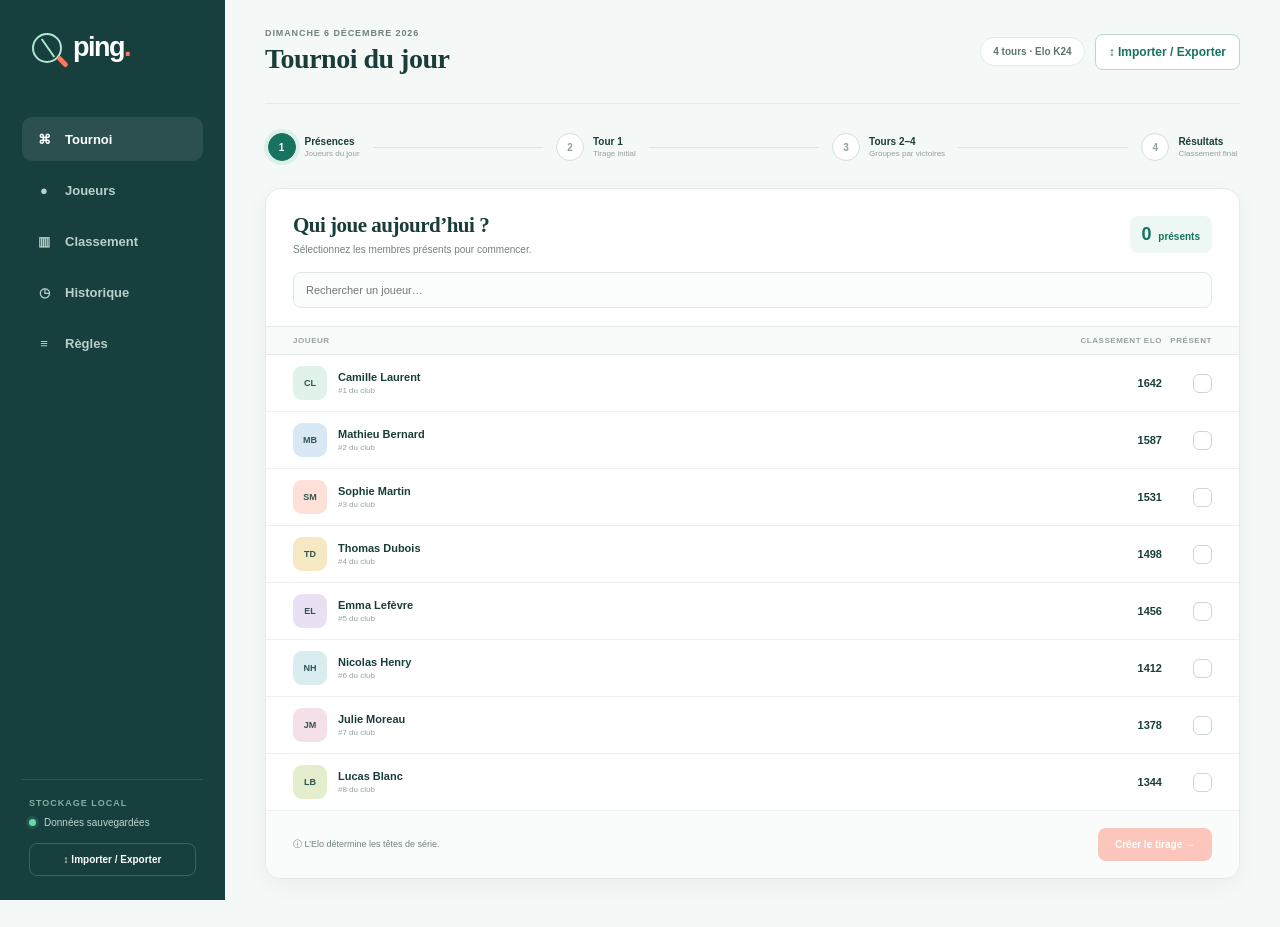
==== commit 8137971f: "Keep transfer and PDF controls accessible on small laptop screens" ====
--- a/ping.html
+++ b/ping.html
@@ -14,6 +14,19 @@
     .mauriceConfetti{position:fixed;z-index:30;inset:0;overflow:hidden;pointer-events:none}.confettiPiece{position:absolute;top:-3vh;left:var(--x);width:var(--w);height:var(--h);border-radius:var(--radius);background:var(--color);opacity:0;animation:mauriceConfettiFall var(--fall) cubic-bezier(.18,.68,.3,1) var(--delay) forwards}@keyframes mauriceConfettiFall{0%{opacity:1;transform:translate3d(0,-20px,0) rotate(0deg)}75%{opacity:1}100%{opacity:0;transform:translate3d(var(--drift),108vh,0) rotate(var(--spin))}}@media(prefers-reduced-motion:reduce){.confettiPiece{animation-duration:1.2s!important;animation-delay:0s!important}}
     @media(max-width:1000px){.grid{grid-template-columns:1fr}.rank{display:none}.matches{grid-template-columns:1fr}.step small{display:none}}
     @media(max-width:700px){.app{display:block}.side{position:static;width:100%;height:auto;flex-direction:row;flex-wrap:wrap;align-items:center;padding:15px 17px}.brand{padding:0;font-size:22px}.mark{width:25px;height:25px}nav{display:flex;width:100%;gap:3px;margin:12px 0 0}.nav{justify-content:center;flex:1;min-width:0;min-height:34px;padding:0 4px;gap:0;font-size:8px}.nav i{display:none}.sidefoot{display:none}.work{padding:0 14px 30px}.top{min-height:82px}.top h1{font-size:22px}.pill{display:none}.steps{margin:21px 0}.step>div{display:none}.steps>i{margin:0 7px}.cardhead{padding:20px 17px 15px}.search{width:calc(100% - 34px);margin:0 17px 15px}.labels,.person{grid-template-columns:1fr 64px 30px;padding-left:17px;padding-right:17px}.who small{display:none}.res .who small{display:block}.foot{padding:14px 17px}.foot p{display:none}.foot .primary{width:100%}.intro,.roundfoot,.groupTitle{padding-left:17px;padding-right:17px}.intro{gap:10px}.matches{padding:14px 17px 20px}.roundfoot span{display:none}.roundfoot .primary{width:100%}.volunteerList,.withdrawList{grid-template-columns:1fr;padding:8px 17px 22px}.volunteerIntro{padding:23px 17px 16px}.page{margin-top:20px}.sectionhead{padding:21px 17px}.add{grid-template-columns:1fr 90px;padding:14px 17px}.add .primary{grid-column:1/-1}.rows,.board{padding-left:13px;padding-right:13px}.row{grid-template-columns:25px 34px 1fr 60px 25px;gap:7px}.results{margin:16px 8px}.res{grid-template-columns:30px 1fr 45px 55px;padding:8px}.res>*:nth-child(4){display:none}.history{grid-template-columns:1fr 1fr}.history>span:last-child{display:none}.rulesGrid{grid-template-columns:1fr}.ruleBlock,.ruleBlock:nth-child(odd){min-height:0;padding:23px 20px;border-right:0}.rulesLead,.rulesFoot{padding:20px}.pdfPanel,.pdfPanel.archive{display:block;margin:0 8px 16px}.pdfActions{display:grid;grid-template-columns:1fr;margin-top:13px}.pdfButton{width:100%}.toast{left:17px;right:17px;bottom:17px;text-align:center}}
+
+    /* Keep essential actions reachable on laptop screens and when zoomed in. */
+    .side{overflow-y:auto;overscroll-behavior:contain}.side>*{flex-shrink:0}
+    .top>div:first-child{min-width:0}.topActions{display:flex;align-items:center;gap:10px;flex-shrink:0;margin-left:14px}
+    .transferButton{padding:10px 13px;border:1px solid #b9d6cc;border-radius:8px;background:#fff;color:var(--green);font-size:12px;font-weight:700;white-space:nowrap}
+    .modal{max-height:calc(100vh - 36px);max-height:calc(100dvh - 36px);overflow-y:auto;overscroll-behavior:contain}
+    .round>.pdfPanel:first-child{margin-top:18px}
+    @media(max-width:1300px){.grid{grid-template-columns:minmax(0,1fr)}.rank{display:none}}
+    @media(max-height:760px) and (min-width:701px){
+      .side{padding:18px 16px}.side nav{margin-top:22px;gap:4px}.nav{min-height:39px}
+      .work{padding:0 24px 30px}.top{min-height:72px}.steps{margin:18px auto}.page{margin-top:20px}
+    }
+    @media(max-width:700px){.top{gap:10px;flex-wrap:wrap;padding:14px 0}.top h1{overflow-wrap:anywhere}.topActions{margin-left:0}.transferButton{font-size:12px}.round>.pdfPanel:first-child{margin-top:12px}}
   </style>
 </head>
 <body>
@@ -58,11 +71,13 @@
     function avatar(p){return `<span class="avatar" data-c="${p.color%COLORS}">${esc(ini(p.name))}</span>`}
     function player(pid){return state.players.find(p=>p.id===pid)||{id:pid,name:'Joueur supprimé',elo:0,color:0}}
     function isMaurice(pid){return player(pid).name.normalize('NFD').replace(/[\u0300-\u036f]/g,'').toLocaleLowerCase('fr').includes('maurice')}
+    function isMauriceDay(date=new Date()){return date.getDay()===2||date.getDay()===4}
+    function shouldCelebrateMaurice(pid,date=new Date()){return isMaurice(pid)&&isMauriceDay(date)}
     function celebrateMaurice(){const previous=document.getElementById('mauriceConfetti');if(previous)previous.remove();clearTimeout(confettiTimer);const layer=document.createElement('div'),colors=['#ff775f','#17735f','#f4bd4a','#7657c8','#48a9d6','#e95486'];layer.id='mauriceConfetti';layer.className='mauriceConfetti';layer.setAttribute('aria-hidden','true');const count=window.matchMedia?.('(prefers-reduced-motion: reduce)').matches?32:110;for(let i=0;i<count;i++){const piece=document.createElement('i'),size=5+Math.random()*7;piece.className='confettiPiece';piece.style.setProperty('--x',Math.random()*100+'vw');piece.style.setProperty('--w',size+'px');piece.style.setProperty('--h',size*(.45+Math.random()*.8)+'px');piece.style.setProperty('--radius',Math.random()>.55?'50%':'2px');piece.style.setProperty('--color',colors[i%colors.length]);piece.style.setProperty('--drift',(Math.random()*34-17)+'vw');piece.style.setProperty('--spin',(Math.random()*1080-540)+'deg');piece.style.setProperty('--fall',(2.2+Math.random()*1.5)+'s');piece.style.setProperty('--delay',(Math.random()*.45)+'s');layer.appendChild(piece)}document.body.appendChild(layer);confettiTimer=setTimeout(()=>layer.remove(),4200)}
     function sayMaurice(){const synth=window.speechSynthesis,Utterance=window.SpeechSynthesisUtterance;if(!synth||typeof Utterance!=='function')return;const message=new Utterance('Tu pousses le bouchon un peu trop loin, Maurice !'),voices=synth.getVoices?.()||[],french=voices.filter(voice=>/^fr(?:-|_)/i.test(voice.lang));message.lang='fr-FR';message.rate=.92;message.pitch=1.25;message.volume=1;if(french.length)message.voice=french[0];synth.cancel();synth.speak(message)}
     function today(){return new Intl.DateTimeFormat('fr-FR',{weekday:'long',day:'numeric',month:'long',year:'numeric'}).format(new Date())}
     function shuffle(a){a=[...a];for(let i=a.length-1;i>0;i--){const j=Math.floor(Math.random()*(i+1));[a[i],a[j]]=[a[j],a[i]]}return a}
-    function score(t){const wins=Object.fromEntries(t.selectedIds.map(x=>[x,0])),elo={...t.initialElo};t.rounds.flat().forEach(m=>{if(!m.winner)return;const loser=m.winner===m.a?m.b:m.a;if(m.winner===m.a&&m.countedA)wins[m.a]++;if(m.winner===m.b&&m.countedB)wins[m.b]++;const exp=1/(1+10**(((elo[loser]||1500)-(elo[m.winner]||1500))/400)),d=Math.round(24*(1-exp));if(m.winner!==m.volunteerId)elo[m.winner]=(elo[m.winner]||1500)+d;if(loser!==m.volunteerId)elo[loser]=(elo[loser]||1500)-d});return{wins,elo}}
+    function score(t){const wins=Object.fromEntries(t.selectedIds.map(x=>[x,0])),losses=Object.fromEntries(t.selectedIds.map(x=>[x,0])),elo={...t.initialElo};t.rounds.flat().forEach(m=>{if(!m.winner)return;const loser=m.winner===m.a?m.b:m.a;if(m.winner===m.a&&m.countedA)wins[m.a]++;if(m.winner===m.b&&m.countedB)wins[m.b]++;if(loser===m.a&&m.countedA)losses[m.a]++;if(loser===m.b&&m.countedB)losses[m.b]++;const exp=1/(1+10**(((elo[loser]||1500)-(elo[m.winner]||1500))/400)),d=Math.round(24*(1-exp));if(m.winner!==m.volunteerId)elo[m.winner]=(elo[m.winner]||1500)+d;if(loser!==m.volunteerId)elo[loser]=(elo[loser]||1500)-d});return{wins,losses,elo}}
     function activePlayerIds(t){return t.selectedIds.filter(pid=>!t.withdrawals?.[pid])}
     function pairKey(a,b){return a<b?a+'\u0000'+b:b+'\u0000'+a}
     function pairGroup(entries,previousPairs,s){
@@ -123,7 +138,7 @@
     function nav(v){view=v;reviewRound=null;reviewHistoryId=null;withdrawalModal=false;eloEditPlayerId=null;cleanupModal=false;editingDraw=false;swapSelection=null;render()}
     function title(){if(view==='joueurs')return'Membres du club';if(view==='classement')return'Classement Elo';if(view==='historique')return'Historique des tournois';if(view==='regles')return'Règles du tournoi';return state.active?.completed?'Résultats du tournoi':state.active?`Tour ${state.active.round} sur 4`:'Tournoi du jour'}
     function steps(r){const active=r===0?1:r===1?2:r<=4?3:4,items=[['Présences','Joueurs du jour'],['Tour 1','Tirage initial'],['Tours 2–4','Groupes par victoires'],['Résultats','Classement final']];return `<div class="steps">${items.map((x,i)=>`<div class="step ${active===i+1?'active':active>i+1?'done':''}"><span>${active>i+1?'✓':i+1}</span><div><strong>${x[0]}</strong><small>${x[1]}</small></div></div>${i<3?'<i></i>':''}`).join('')}</div>`}
-    function shell(content){return `<div class="app"><aside class="side"><button class="brand" onclick="nav('tournoi')"><span class="mark"></span><span>ping<b>.</b></span></button><nav>${[['tournoi','⌘','Tournoi'],['joueurs','●','Joueurs'],['classement','▥','Classement'],['historique','◷','Historique'],['regles','≡','Règles']].map(x=>`<button class="nav ${view===x[0]?'active':''}" onclick="nav('${x[0]}')" title="${x[2]}"><i>${x[1]}</i>${x[2]}</button>`).join('')}</nav><div class="sidefoot"><p class="local">Stockage local</p><div class="saved">Données sauvegardées</div><button class="dataBtn" onclick="openData()">↕ Importer / Exporter</button></div></aside><main class="work"><header class="top"><div><p class="eyebrow">${today()}</p><h1>${title()}</h1></div><button class="pill" onclick="openData()">4 tours · Elo K24</button></header>${content}</main></div>${modal?dataModal():''}${withdrawalModal?withdrawalDialog():''}${eloEditPlayerId?eloEditDialog():''}${cleanupModal?historyCleanupDialog():''}`}
+    function shell(content){return `<div class="app"><aside class="side"><button class="brand" onclick="nav('tournoi')"><span class="mark"></span><span>ping<b>.</b></span></button><nav>${[['tournoi','⌘','Tournoi'],['joueurs','●','Joueurs'],['classement','▥','Classement'],['historique','◷','Historique'],['regles','≡','Règles']].map(x=>`<button class="nav ${view===x[0]?'active':''}" onclick="nav('${x[0]}')" title="${x[2]}"><i>${x[1]}</i>${x[2]}</button>`).join('')}</nav><div class="sidefoot"><p class="local">Stockage local</p><div class="saved">Données sauvegardées</div><button class="dataBtn" onclick="openData()">↕ Importer / Exporter</button></div></aside><main class="work"><header class="top"><div><p class="eyebrow">${today()}</p><h1>${title()}</h1></div><div class="topActions"><span class="pill">4 tours · Elo K24</span><button class="transferButton" onclick="openData()">↕ Importer / Exporter</button></div></header>${content}</main></div>${modal?dataModal():''}${withdrawalModal?withdrawalDialog():''}${eloEditPlayerId?eloEditDialog():''}${cleanupModal?historyCleanupDialog():''}`}
     function render(){const root=document.getElementById('app');try{let content=view==='tournoi'?tournamentView():view==='joueurs'?playersView():view==='classement'?rankingView():view==='historique'?historyView():rulesView();root.innerHTML=shell(content)}catch(e){console.error('Ping — erreur de rendu',e);try{recoveryRaw=localStorage.getItem(KEY)||JSON.stringify(state)}catch(ignore){recoveryRaw=JSON.stringify(state)}root.innerHTML=recoveryView()}}
     function recoveryView(){return `<main class="recovery"><section class="recoveryBox"><span class="mark"></span><h1>Ping a rencontré une donnée incompatible</h1><p>Vos données n’ont pas été supprimées. Téléchargez d’abord une copie de secours, puis réinitialisez l’application pour retrouver l’écran d’accueil.</p><div class="recoveryActions"><button class="primary" onclick="downloadRecovery()">↓ Télécharger les données de secours</button><button class="secondary" onclick="resetData()">Réinitialiser l’application</button></div></section></main>`}
     function downloadRecovery(){const raw=recoveryRaw||JSON.stringify(state),blob=new Blob([raw],{type:'application/json'}),url=URL.createObjectURL(blob),a=document.createElement('a');a.href=url;a.download='ping-donnees-secours-'+new Date().toISOString().slice(0,10)+'.json';a.click();URL.revokeObjectURL(url)}
@@ -149,7 +164,7 @@
     function normalizeManualMatch(m){const groupA=Number.isFinite(m.aGroupWins)?m.aGroupWins:m.groupWins,groupB=Number.isFinite(m.bGroupWins)?m.bGroupWins:m.groupWins;delete m.winner;delete m.promotedId;delete m.promotedFrom;delete m.volunteerId;m.manual=true;m.groupWins=Math.max(groupA,groupB);m.adjusted=groupA!==groupB;if(m.adjusted){m.aGroupWins=groupA;m.bGroupWins=groupB}else{delete m.aGroupWins;delete m.bGroupWins}if(!m.countedA)m.volunteerId=m.a;if(!m.countedB)m.volunteerId=m.b;return m}
     function validateManualDraw(t,matches){const previous=new Set(t.rounds.slice(0,t.round-1).flat().map(m=>pairKey(m.a,m.b))),current=new Map();for(const m of matches){if(m.a===m.b)return'Un joueur ne peut pas jouer contre lui-même.';const key=pairKey(m.a,m.b);if(previous.has(key)&&!m.volunteerId)return'Cet échange créerait une revanche non autorisée.';const other=current.get(key);if(other&&!other.volunteerId&&!m.volunteerId)return'Cet échange ferait jouer deux fois la même rencontre dans ce tour.';current.set(key,m)}return''}
     function selectSwap(matchId,side){const t=state.active,round=t?.rounds[t.round-1]||[],match=round.find(m=>m.id===matchId);if(!editingDraw||!match||match.winner)return;if(!swapSelection){swapSelection={matchId,side};render();return}if(swapSelection.matchId===matchId&&swapSelection.side===side){swapSelection=null;render();return}const first=round.find(m=>m.id===swapSelection.matchId);if(!first||first.winner){swapSelection=null;render();return}const updated=round.map(m=>({...m})),a=updated.find(m=>m.id===first.id),b=updated.find(m=>m.id===match.id),entryA=manualEntry(a,swapSelection.side),entryB=manualEntry(b,side);setManualEntry(a,swapSelection.side,entryB);setManualEntry(b,side,entryA);normalizeManualMatch(a);if(b!==a)normalizeManualMatch(b);const error=validateManualDraw(t,updated);swapSelection=null;if(error){notice(error);render();return}t.rounds=[...t.rounds.slice(0,t.round-1),updated];drawError='';save();render();notice('Tirage modifié.')}
-    function winner(mid,pid){const match=state.active?.rounds.flat().find(m=>m.id===mid),confetti=match?.winner!==pid&&isMaurice(pid);editingDraw=false;swapSelection=null;drawError='';state.active.rounds=state.active.rounds.map(r=>r.map(m=>m.id===mid?{...m,winner:pid}:m));save();render();if(confetti){sayMaurice();requestAnimationFrame(celebrateMaurice)}}
+    function winner(mid,pid){const match=state.active?.rounds.flat().find(m=>m.id===mid),confetti=match?.winner!==pid&&shouldCelebrateMaurice(pid);editingDraw=false;swapSelection=null;drawError='';state.active.rounds=state.active.rounds.map(r=>r.map(m=>m.id===mid?{...m,winner:pid}:m));save();render();if(confetti){sayMaurice();requestAnimationFrame(celebrateMaurice)}}
     function openWithdrawals(){const t=state.active;if(!t||t.completed||!activePlayerIds(t).length)return;editingDraw=false;swapSelection=null;withdrawalSelected=[];modal=false;eloEditPlayerId=null;withdrawalModal=true;render()}
     function closeWithdrawals(){withdrawalModal=false;withdrawalSelected=[];render()}
     function toggleWithdrawal(pid){withdrawalSelected=withdrawalSelected.includes(pid)?withdrawalSelected.filter(x=>x!==pid):[...withdrawalSelected,pid];render()}
@@ -157,7 +172,7 @@
     function confirmWithdrawals(){const t=state.active,ids=withdrawalSelected.filter(pid=>activePlayerIds(t).includes(pid));if(!ids.length)return;editingDraw=false;swapSelection=null;t.withdrawals=t.withdrawals||{};ids.forEach(pid=>t.withdrawals[pid]=t.round);withdrawalModal=false;withdrawalSelected=[];const plan=rebuildCurrentRound(t);if(plan.impossible)drawError=plan.message+' Les résultats déjà saisis sont conservés, mais les joueurs restants ne peuvent pas tous être appariés.';else drawError='';save();render();notice(`${ids.length} joueur${ids.length>1?'s ont':' a'} quitté le tournoi.`)}
     function finishTournament(t){const s=score(t),ranking=pdfRankingData(t,player),leaders=ranking.groups[0],bestDirect=leaders?.ids.length?leaders.direct[leaders.ids[0]]:null,winners=leaders?.ids.filter(pid=>leaders.direct[pid]===bestDirect)||[],winner=winners[0]||'',roster=t.selectedIds.map(pid=>({...player(pid)}));editingDraw=false;swapSelection=null;drawError='';t.completed=true;t.pendingVolunteer=null;t.round=5;state.players=state.players.map(p=>({...p,elo:s.elo[p.id]??p.elo}));state.history.unshift({id:t.id,date:t.date,playerCount:t.selectedIds.length,winner,winners,rounds:t.rounds,roster,selectedIds:[...t.selectedIds],initialElo:{...t.initialElo},withdrawals:{...(t.withdrawals||{})}});save();render()}
     function nextRound(){const t=state.active,m=t.rounds[t.round-1]||[],active=activePlayerIds(t),played=new Set(m.flatMap(x=>[x.a,x.b]));if(editingDraw||!m.every(x=>x.winner)||(active.length>=2&&active.some(pid=>!played.has(pid))))return;if(t.round===4||active.length<2){finishTournament(t);return}const next=t.round+1,plan=setRoundPlan(t,next);if(plan.impossible){drawError=plan.message+' Le tournoi ne peut pas passer au tour suivant avec cette contrainte. Vérifiez uniquement qu’aucun résultat n’a été saisi par erreur.';render();notice('Impossible de créer le prochain tour sans revanche.');return}editingDraw=false;swapSelection=null;drawError='';t.round=next;save();render();scrollTo(0,0)}
-    function results(t){const data=pdfRankingData(t,player),s=data.s,active=data.groups.flatMap(group=>group.ids),withdrawn=data.withdrawn,order=[...active,...withdrawn],leaders=data.groups[0],bestDirect=leaders?.ids.length?leaders.direct[leaders.ids[0]]:null,champions=leaders?.ids.filter(pid=>leaders.direct[pid]===bestDirect)||[],hero=champions.length===1?`<p>Tournoi terminé</p><h2>${esc(player(champions[0]).name)} s’impose&nbsp;!</h2><small>${leaders.wins} victoire${leaders.wins>1?'s':''}</small>`:champions.length>1?`<p>Tournoi terminé</p><h2>${champions.length} vainqueurs ex æquo</h2><small>${champions.map(pid=>esc(player(pid).name)).join(' · ')} · ${leaders.wins} victoires</small>`:'<p>Tournoi terminé</p><h2>Tournoi interrompu</h2><small>Aucun joueur n’est resté en lice.</small>';return steps(5)+activeRoundTabs(t,null)+`<section class="round"><div class="resultHero">${hero}</div><div class="results"><div class="res head"><span>Place</span><span>Joueur</span><span>Victoires</span><span>Évolution</span><span>Elo</span></div>${order.map(pid=>{const p=player(pid),d=s.elo[pid]-t.initialElo[pid],abandon=t.withdrawals?.[pid],place=data.places[pid];return`<div class="res"><span class="place ${abandon?'':`p${place}`}">${abandon?'—':place}</span><span class="who">${avatar(p)}<span><strong>${esc(p.name)}</strong>${abandon?`<small>Abandon au tour ${abandon}</small>`:''}</span></span><strong>${s.wins[pid]}</strong><strong class="${d>=0?'positive':'negative'}">${d>=0?'+':''}${d}</strong><strong>${s.elo[pid]}</strong></div>`}).join('')}</div>${pdfExportPanel()}<button class="primary center" onclick="newTournament()">Préparer un nouveau tournoi →</button></section>`}
+    function results(t){const data=pdfRankingData(t,player),s=data.s,active=data.groups.flatMap(group=>group.ids),withdrawn=data.withdrawn,order=[...active,...withdrawn],leaders=data.groups[0],bestDirect=leaders?.ids.length?leaders.direct[leaders.ids[0]]:null,champions=leaders?.ids.filter(pid=>leaders.direct[pid]===bestDirect)||[],hero=champions.length===1?`<p>Tournoi terminé</p><h2>${esc(player(champions[0]).name)} s’impose&nbsp;!</h2><small>${leaders.wins} victoire${leaders.wins>1?'s':''}</small>`:champions.length>1?`<p>Tournoi terminé</p><h2>${champions.length} vainqueurs ex æquo</h2><small>${champions.map(pid=>esc(player(pid).name)).join(' · ')} · ${leaders.wins} victoires</small>`:'<p>Tournoi terminé</p><h2>Tournoi interrompu</h2><small>Aucun joueur n’est resté en lice.</small>';return steps(5)+activeRoundTabs(t,null)+`<section class="round">${pdfExportPanel()}<div class="resultHero">${hero}</div><div class="results"><div class="res head"><span>Place</span><span>Joueur</span><span>Victoires</span><span>Évolution</span><span>Elo</span></div>${order.map(pid=>{const p=player(pid),d=s.elo[pid]-t.initialElo[pid],abandon=t.withdrawals?.[pid],place=data.places[pid];return`<div class="res"><span class="place ${abandon?'':`p${place}`}">${abandon?'—':place}</span><span class="who">${avatar(p)}<span><strong>${esc(p.name)}</strong>${abandon?`<small>Abandon au tour ${abandon}</small>`:''}</span></span><strong>${s.wins[pid]}</strong><strong class="${d>=0?'positive':'negative'}">${d>=0?'+':''}${d}</strong><strong>${s.elo[pid]}</strong></div>`}).join('')}</div><button class="primary center" onclick="newTournament()">Préparer un nouveau tournoi →</button></section>`}
     function pdfExportPanel(archive=false){const arg=archive?',reviewHistoryId':'';return `<div class="pdfPanel ${archive?'archive':''}"><span><strong>Documents A4</strong><small>Trois PDF prêts à imprimer ou à partager.</small></span><div class="pdfActions"><button class="pdfButton" onclick="downloadTournamentPdf('ranking'${arg})">↓ Classement final</button><button class="pdfButton" onclick="downloadTournamentPdf('matches'${arg})">↓ Tous les matchs</button><button class="pdfButton" onclick="downloadTournamentPdf('elo'${arg})">↓ Évolution Elo</button></div></div>`}
     function pdfSafe(value){return String(value??'').replace(/\u00a0/g,' ').replace(/[\u2010-\u2015\u2212]/g,'-').replace(/[\u2018\u2019]/g,"'").replace(/[\u201c\u201d]/g,'"').replace(/\u2026/g,'...').replace(/\u2192/g,'->').replace(/\u2264/g,'<=').replace(/\u2265/g,'>=')}
     function pdfBytes(value){const map={338:140,339:156,352:138,353:154,376:159,381:142,382:158,8364:128},text=pdfSafe(value),bytes=[];for(const ch of text){const code=ch.codePointAt(0);if(code<=255)bytes.push(code);else if(map[code]!==undefined)bytes.push(map[code]);else{const plain=ch.normalize('NFD').replace(/[\u0300-\u036f]/g,'');if(plain&&[...plain].every(c=>c.codePointAt(0)<=255))[...plain].forEach(c=>bytes.push(c.codePointAt(0)));else bytes.push(63)}}return new Uint8Array(bytes)}
@@ -165,10 +180,12 @@
     function pdfDocument(content,landscape=false){const stream=pdfBytes(content),mediaBox=landscape?'0 0 841.89 595.28':'0 0 595.28 841.89',objects=[pdfBytes('<< /Type /Catalog /Pages 2 0 R >>'),pdfBytes('<< /Type /Pages /Kids [3 0 R] /Count 1 >>'),pdfBytes(`<< /Type /Page /Parent 2 0 R /MediaBox [${mediaBox}] /Resources << /Font << /F1 4 0 R /F2 5 0 R >> >> /Contents 6 0 R >>`),pdfBytes('<< /Type /Font /Subtype /Type1 /BaseFont /Helvetica /Encoding /WinAnsiEncoding >>'),pdfBytes('<< /Type /Font /Subtype /Type1 /BaseFont /Helvetica-Bold /Encoding /WinAnsiEncoding >>'),pdfJoin([pdfBytes(`<< /Length ${stream.length} >>\nstream\n`),stream,pdfBytes('\nendstream')])],parts=[pdfBytes('%PDF-1.4\n%âãÏÓ\n')],offsets=[0];let length=parts[0].length;objects.forEach((object,i)=>{offsets.push(length);const wrapped=pdfJoin([pdfBytes(`${i+1} 0 obj\n`),object,pdfBytes('\nendobj\n')]);parts.push(wrapped);length+=wrapped.length});const xref=length,table=`xref\n0 ${objects.length+1}\n0000000000 65535 f \n${offsets.slice(1).map(n=>String(n).padStart(10,'0')+' 00000 n \n').join('')}trailer\n<< /Size ${objects.length+1} /Root 1 0 R >>\nstartxref\n${xref}\n%%EOF\n`;parts.push(pdfBytes(table));return pdfJoin(parts)}
     function pdfNumber(n){return String(Math.round(n*100)/100)}
     function pdfColor(c){return c.map(pdfNumber).join(' ')}
-    function pdfTextWidth(value,size){let units=0;for(const ch of pdfSafe(value)){if(' ilI.,:;!|'.includes(ch))units+=.28;else if('MW@%'.includes(ch))units+=.86;else units+=.53}return units*size}
-    function pdfFit(value,width,size){let text=pdfSafe(value);if(pdfTextWidth(text,size)<=width)return text;while(text.length&&pdfTextWidth(text+'...',size)>width)text=text.slice(0,-1);return text+'...'}
+    // Standard Helvetica / Helvetica-Bold WinAnsi widths, in 1/1000 em (bytes 32-255).
+    const PDF_FONT_WIDTHS={F1:[278,278,355,556,556,889,667,191,333,333,389,584,278,333,278,278,556,556,556,556,556,556,556,556,556,556,278,278,584,584,584,556,1015,667,667,722,722,667,611,778,722,278,500,667,556,833,722,778,667,778,722,667,611,722,667,944,667,667,611,278,278,278,469,556,333,556,556,500,556,556,278,556,556,222,222,500,222,833,556,556,556,556,333,500,278,556,500,722,500,500,500,334,260,334,584,350,556,350,222,556,333,1000,556,556,333,1000,667,333,1000,350,611,350,350,222,222,333,333,350,556,1000,333,1000,500,333,944,350,500,667,278,333,556,556,556,556,260,556,333,737,370,556,584,333,737,333,400,584,333,333,333,556,537,278,333,333,365,556,834,834,834,611,667,667,667,667,667,667,1000,722,667,667,667,667,278,278,278,278,722,722,778,778,778,778,778,584,778,722,722,722,722,667,667,611,556,556,556,556,556,556,889,500,556,556,556,556,278,278,278,278,556,556,556,556,556,556,556,584,611,556,556,556,556,500,556,500],F2:[278,333,474,556,556,889,722,238,333,333,389,584,278,333,278,278,556,556,556,556,556,556,556,556,556,556,333,333,584,584,584,611,975,722,722,722,722,667,611,778,722,278,556,722,611,833,722,778,667,778,722,667,611,722,667,944,667,667,611,333,278,333,584,556,333,556,611,556,611,556,333,611,611,278,278,556,278,889,611,611,611,611,389,556,333,611,556,778,556,556,500,389,280,389,584,350,556,350,278,556,500,1000,556,556,333,1000,667,333,1000,350,611,350,350,278,278,500,500,350,556,1000,333,1000,556,333,944,350,500,667,278,333,556,556,556,556,280,556,333,737,370,556,584,333,737,333,400,584,333,333,333,611,556,278,333,333,365,556,834,834,834,611,722,722,722,722,722,722,1000,722,667,667,667,667,278,278,278,278,722,722,778,778,778,778,778,584,778,722,722,722,722,667,667,611,556,556,556,556,556,556,889,556,556,556,556,556,278,278,278,278,611,611,611,611,611,611,611,584,611,611,611,611,611,556,611,556]};
+    function pdfTextWidth(value,size,font='F1'){const widths=PDF_FONT_WIDTHS[font]||PDF_FONT_WIDTHS.F1;return pdfBytes(value).reduce((sum,code)=>sum+(widths[code-32]??widths[31]),0)*size/1000}
+    function pdfFit(value,width,size,font='F1'){let text=pdfSafe(value);if(pdfTextWidth(text,size,font)<=width)return text;const suffix='...';if(pdfTextWidth(suffix,size,font)>width)return '';while(text.length&&pdfTextWidth(text+suffix,size,font)>width)text=text.slice(0,-1);return text+suffix}
     function pdfEscape(value){return pdfSafe(value).replace(/\\/g,'\\\\').replace(/\(/g,'\\(').replace(/\)/g,'\\)')}
-    function pdfText(commands,x,y,value,size=9,font='F1',color=[.09,.24,.23],maxWidth=0,align='left'){let text=maxWidth?pdfFit(value,maxWidth,size):pdfSafe(value),tx=x;if(align==='right')tx=x-pdfTextWidth(text,size);if(align==='center')tx=x-pdfTextWidth(text,size)/2;commands.push(`BT /${font} ${pdfNumber(size)} Tf ${pdfColor(color)} rg 1 0 0 1 ${pdfNumber(tx)} ${pdfNumber(y)} Tm (${pdfEscape(text)}) Tj ET`)}
+    function pdfText(commands,x,y,value,size=9,font='F1',color=[.09,.24,.23],maxWidth=0,align='left'){let text=maxWidth?pdfFit(value,maxWidth,size,font):pdfSafe(value),tx=x;if(align==='right')tx=x-pdfTextWidth(text,size,font);if(align==='center')tx=x-pdfTextWidth(text,size,font)/2;commands.push(`BT /${font} ${pdfNumber(size)} Tf ${pdfColor(color)} rg 1 0 0 1 ${pdfNumber(tx)} ${pdfNumber(y)} Tm (${pdfEscape(text)}) Tj ET`)}
     function pdfRect(commands,x,y,w,h,color){commands.push(`${pdfColor(color)} rg ${pdfNumber(x)} ${pdfNumber(y)} ${pdfNumber(w)} ${pdfNumber(h)} re f`)}
     function pdfLine(commands,x1,y1,x2,y2,color=[.86,.9,.88],width=.6){commands.push(`${pdfColor(color)} RG ${pdfNumber(width)} w ${pdfNumber(x1)} ${pdfNumber(y1)} m ${pdfNumber(x2)} ${pdfNumber(y2)} l S`)}
     function pdfDate(date){try{return new Intl.DateTimeFormat('fr-FR',{day:'numeric',month:'long',year:'numeric'}).format(new Date(date+'T12:00:00'))}catch(e){return date||''}}
@@ -177,8 +194,35 @@
     function pdfTournamentSource(historyId=null){if(historyId){const h=state.history.find(item=>item.id===historyId);if(!h)return null;const ids=h.selectedIds?.length?h.selectedIds:[...new Set((h.rounds||[]).flatMap(r=>r.flatMap(m=>[m.a,m.b])))],resolve=pid=>(h.roster||[]).find(p=>p.id===pid)||player(pid),initialElo=h.initialElo||Object.fromEntries(ids.map(pid=>[pid,resolve(pid).elo||1500]));return{t:{id:h.id,date:h.date,selectedIds:ids,initialElo,rounds:h.rounds||[],withdrawals:h.withdrawals||{},completed:true},resolve}}const t=state.active;if(!t?.completed)return null;return{t,resolve:player}}
     function pdfRankingData(t,resolve){const s=score(t),played=t.rounds.flat().filter(m=>m.winner),active=t.selectedIds.filter(pid=>!t.withdrawals?.[pid]),withdrawn=t.selectedIds.filter(pid=>t.withdrawals?.[pid]),byWins=new Map();active.forEach(pid=>{const w=s.wins[pid]||0;if(!byWins.has(w))byWins.set(w,[]);byWins.get(w).push(pid)});const groups=[...byWins.entries()].sort((a,b)=>b[0]-a[0]).map(([wins,ids])=>{const members=new Set(ids),direct=Object.fromEntries(ids.map(pid=>[pid,0]));played.forEach(m=>{if(members.has(m.a)&&members.has(m.b)&&members.has(m.winner))direct[m.winner]++});ids.sort((a,b)=>direct[b]-direct[a]||resolve(a).name.localeCompare(resolve(b).name,'fr'));return{wins,ids,direct}}),places={};let nextPlace=1;groups.forEach(group=>{let previous=null,place=nextPlace;group.ids.forEach((pid,index)=>{const value=group.direct[pid];if(index&&value!==previous)place=nextPlace+index;places[pid]=place;previous=value});nextPlace+=group.ids.length});withdrawn.sort((a,b)=>(s.wins[b]||0)-(s.wins[a]||0)||resolve(a).name.localeCompare(resolve(b).name,'fr'));return{s,groups,withdrawn,places}}
     function buildRankingPdf(t,resolve){const commands=[],data=pdfRankingData(t,resolve),participants=t.selectedIds.length,matchCount=t.rounds.flat().filter(m=>m.winner).length;pdfPageHeader(commands,'Classement final',`${participants} participants - ${matchCount} matchs joués - Aucun départage par Elo`,t.date);const leaders=data.groups[0],bestDirect=leaders?.ids.length?leaders.direct[leaders.ids[0]]:null,champions=leaders?.ids.filter(pid=>leaders.direct[pid]===bestDirect)||[],championNames=champions.map(pid=>resolve(pid).name).join(', '),heroLabel=champions.length>1?'VAINQUEURS EX AEQUO':'VAINQUEUR';pdfText(commands,42,713,champions.length?heroLabel:'TOURNOI INTERROMPU',7.5,'F2',[.09,.45,.37]);pdfText(commands,42,692,champions.length?championNames:'Aucun joueur en lice',16,'F2',[.09,.24,.23],350);pdfText(commands,553,697,champions.length?`${leaders.wins} victoire${leaders.wins>1?'s':''}${champions.length>1?' - '+champions.length+' ex aequo':''}`:'',9,'F2',[.09,.45,.37],0,'right');pdfRect(commands,42,655,511,23,[.95,.97,.96]);pdfText(commands,49,663,'PLACE',7,'F2',[.43,.51,.49]);pdfText(commands,83,663,'JOUEUR',7,'F2',[.43,.51,.49]);pdfText(commands,382,663,'DIRECT',7,'F2',[.43,.51,.49],0,'right');pdfText(commands,466,663,'ELO',7,'F2',[.43,.51,.49],0,'right');pdfText(commands,547,663,'ÉVOLUTION',7,'F2',[.43,.51,.49],0,'right');const groupUnits=data.groups.reduce((n,g)=>n+g.ids.length+.7,0),withdrawUnits=data.withdrawn.length?data.withdrawn.length+.7:0,unit=Math.min(25,592/Math.max(1,groupUnits+withdrawUnits)),groupH=unit*.7,font=Math.max(5.3,Math.min(9,unit*.38));let y=647,rowIndex=0;function groupHeader(label){pdfRect(commands,42,y-groupH+2,511,groupH,[.88,.95,.92]);pdfText(commands,49,y-groupH+Math.max(4,groupH*.42),label,Math.max(5.1,font*.9),'F2',[.09,.45,.37],490);y-=groupH}function row(pid,direct,abandon=''){if(rowIndex++%2===1)pdfRect(commands,42,y-unit+2,511,unit,[.98,.99,.985]);const base=y-unit+Math.max(3.5,(unit-font)/2+1),delta=data.s.elo[pid]-(t.initialElo[pid]??resolve(pid).elo??1500),name=resolve(pid).name+(abandon?` - ${abandon}`:'');pdfText(commands,55,base,abandon?'—':String(data.places[pid]),font,'F2',[.09,.24,.23]);pdfText(commands,83,base,name,font,'F2',[.09,.24,.23],245);pdfText(commands,382,base,direct===null?'—':String(direct),font,'F1',[.35,.43,.41],0,'right');pdfText(commands,466,base,String(data.s.elo[pid]),font,'F2',[.09,.24,.23],0,'right');pdfText(commands,547,base,(delta>=0?'+':'')+delta,font,'F2',delta>=0?[.05,.49,.36]:[.78,.28,.22],0,'right');pdfLine(commands,42,y-unit+1,553,y-unit+1,[.9,.93,.92],.4);y-=unit}for(const group of data.groups){groupHeader(`${group.wins} victoire${group.wins>1?'s':''} - ${group.ids.length} joueur${group.ids.length>1?'s':''}`);group.ids.forEach(pid=>row(pid,group.ids.length>1?group.direct[pid]:null))}if(data.withdrawn.length){groupHeader('ABANDONS');data.withdrawn.forEach(pid=>row(pid,null,`abandon T${t.withdrawals[pid]}`))}pdfPageFooter(commands,'Même place si victoires et confrontations directes ne permettent pas de départager. L\'Elo reste informatif.');return pdfDocument(commands.join('\n'))}
-    function buildMatchesPdf(t,resolve){const commands=[],rounds=Array.from({length:4},(_,i)=>t.rounds[i]||[]),matchCount=rounds.flat().filter(m=>m.winner).length;pdfPageHeader(commands,'Tous les matchs',`${matchCount} résultats - une colonne par tour, regroupée par nombre de victoires`,t.date,true);pdfText(commands,42,488,'RÉSULTATS COMPLETS',8,'F2',[.09,.45,.37]);pdfText(commands,800,488,'VOL volontaire  |  REP repêché  |  AR anti-revanche  |  MAN modification manuelle',7.2,'F1',[.38,.47,.45],0,'right');const left=42,right=800,gap=10,colW=(right-left-gap*3)/4,top=462,bottom=51;rounds.forEach((round,ri)=>{const x=left+ri*(colW+gap),groups=[...new Set(round.map(m=>m.groupWins))].sort((a,b)=>b-a),groupH=groups.length?Math.max(9,Math.min(13,(top-bottom)*.13/groups.length)):11,rowH=round.length?Math.max(8,(top-bottom-23-groups.length*groupH)/round.length):18,font=Math.max(5,Math.min(7.5,rowH*.47));pdfRect(commands,x,top,colW,20,[.086,.247,.239]);pdfText(commands,x+8,top+6,`TOUR ${ri+1}`,8,'F2',[1,1,1]);pdfText(commands,x+colW-7,top+6,`${round.length} match${round.length>1?'s':''}`,6.5,'F1',[.72,.86,.82],0,'right');let y=top-4,index=1;if(!round.length){pdfText(commands,x+colW/2,y-25,'Aucun match',8,'F1',[.4,.5,.48],0,'center');return}groups.forEach(wins=>{const matches=round.filter(m=>m.groupWins===wins);pdfRect(commands,x,y-groupH+2,colW,groupH,[.88,.95,.92]);pdfText(commands,x+5,y-groupH+Math.max(3.5,groupH*.35),`${wins} victoire${wins>1?'s':''} - ${matches.length} match${matches.length>1?'s':''}`,Math.max(5,font*.9),'F2',[.09,.45,.37],colW-10);y-=groupH;matches.forEach(m=>{const result=m.winner===m.a?'1-0':m.winner===m.b?'0-1':'- - -',tags=[m.volunteerId?'VOL':'',m.promotedId?'REP':'',m.adjusted?'AR':'',m.manual?'MAN':''].filter(Boolean).join('/'),text=`${resolve(m.a).name} ${result} ${resolve(m.b).name}${tags?' ['+tags+']':''}`,base=y-rowH+Math.max(3,(rowH-font)/2+1);if(index%2===0)pdfRect(commands,x,y-rowH+1,colW,rowH,[.975,.985,.98]);pdfText(commands,x+4,base,String(index).padStart(2,'0'),Math.max(4.8,font*.88),'F2',[.09,.45,.37],14);pdfText(commands,x+21,base,text,font,'F1',[.09,.24,.23],colW-25);pdfLine(commands,x,y-rowH+1,x+colW,y-rowH+1,[.88,.92,.9],.35);y-=rowH;index++})})});pdfPageFooter(commands,'Chaque colonne correspond à un tour; les groupes indiquent le nombre de victoires avant les matchs.',true);return pdfDocument(commands.join('\n'),true)}
-    function buildEloPdf(t,resolve){const commands=[],roundCount=Math.min(4,t.rounds.length),snapshots=[{...t.initialElo}];for(let r=1;r<=roundCount;r++)snapshots.push(score({...t,rounds:t.rounds.slice(0,r)}).elo);const final=score(t),ids=[...t.selectedIds].sort((a,b)=>final.elo[b]-final.elo[a]||resolve(a).name.localeCompare(resolve(b).name,'fr'));pdfPageHeader(commands,'Évolution du classement Elo',`${ids.length} participants - coefficient K = 24 - valeur après chaque tour`,t.date);pdfText(commands,42,713,'PROGRESSION INDIVIDUELLE',8,'F2',[.09,.45,.37]);pdfText(commands,42,695,'Match supplémentaire : Elo du volontaire inchangé; seul son adversaire gagne ou perd des points.',7.5,'F1',[.38,.47,.45],510);const xs=[250,310,370,430,490],labels=['INITIAL','TOUR 1','TOUR 2','TOUR 3','TOUR 4'];pdfRect(commands,42,655,511,25,[.95,.97,.96]);pdfText(commands,49,664,'JOUEUR',7,'F2',[.43,.51,.49]);labels.forEach((label,i)=>pdfText(commands,xs[i],664,label,6.6,'F2',[.43,.51,.49],0,'right'));pdfText(commands,547,664,'TOTAL',7,'F2',[.43,.51,.49],0,'right');const available=600,rowH=Math.min(30,available/Math.max(1,ids.length)),font=Math.max(5.5,Math.min(9.2,rowH*.36));let y=648;ids.forEach((pid,i)=>{if(i%2===1)pdfRect(commands,42,y-rowH+2,511,rowH,[.98,.99,.985]);const base=y-rowH+Math.max(4,(rowH-font)/2+1),name=resolve(pid).name+(t.withdrawals?.[pid]?` - abandon T${t.withdrawals[pid]}`:''),initial=t.initialElo[pid]??resolve(pid).elo??1500,delta=final.elo[pid]-initial;pdfText(commands,49,base,name,font,'F2',[.09,.24,.23],170);pdfText(commands,xs[0],base,String(initial),font,'F1',[.35,.43,.41],0,'right');for(let r=1;r<=4;r++)pdfText(commands,xs[r],base,r<=roundCount?String(snapshots[r][pid]??initial):'—',font,r===roundCount?'F2':'F1',[.09,.24,.23],0,'right');pdfText(commands,547,base,(delta>=0?'+':'')+delta,font,'F2',delta>=0?[.05,.49,.36]:[.78,.28,.22],0,'right');pdfLine(commands,42,y-rowH+1,553,y-rowH+1,[.9,.93,.92],.4);y-=rowH});pdfPageFooter(commands,'Elo recalculé match après match; le volontaire est neutralisé dans son match supplémentaire.');return pdfDocument(commands.join('\n'))}
+    function pdfMatchResult(commands,x,y,width,font,m,resolve){
+      const result=m.winner===m.a?'1-0':m.winner===m.b?'0-1':'- - -',tags=[m.volunteerId?'VOL':'',m.promotedId?'REP':'',m.adjusted?'AR':'',m.manual?'MAN':''].filter(Boolean).join('/');
+      const gap=3,tagFont=Math.max(4.5,font*.82),tagText=tags?`[${tags}]`:'',tagW=pdfTextWidth(tagText,tagFont),scoreW=pdfTextWidth('- - -',font,'F2'),nameW=(width-scoreW-2*gap-(tags?tagW+gap:0))/2;
+      const scoreX=x+nameW+gap,bX=scoreX+scoreW+gap,green=[.05,.49,.36],red=[.78,.28,.22],neutral=[.35,.43,.41];
+      const aColor=m.winner?(m.winner===m.a?green:red):neutral,bColor=m.winner?(m.winner===m.b?green:red):neutral;
+      pdfText(commands,x,y,resolve(m.a).name,font,'F2',aColor,nameW);
+      pdfText(commands,scoreX+scoreW/2,y,result,font,'F2',neutral,scoreW,'center');
+      pdfText(commands,bX,y,resolve(m.b).name,font,'F2',bColor,nameW);
+      if(tags)pdfText(commands,x+width,y,tagText,tagFont,'F1',[.4,.5,.48],tagW,'right');
+    }
+    function buildMatchesPdf(t,resolve){const commands=[],rounds=Array.from({length:4},(_,i)=>t.rounds[i]||[]),matchCount=rounds.flat().filter(m=>m.winner).length;pdfPageHeader(commands,'Tous les matchs',`${matchCount} résultats - une colonne par tour, regroupée par nombre de victoires`,t.date,true);pdfText(commands,42,488,'RÉSULTATS COMPLETS',8,'F2',[.09,.45,.37]);pdfText(commands,800,488,'Noms : vert vainqueur, rouge perdant  |  VOL volontaire  |  REP repêché  |  AR anti-revanche  |  MAN manuel',6.7,'F1',[.38,.47,.45],0,'right');const left=42,right=800,gap=10,colW=(right-left-gap*3)/4,top=462,bottom=51;rounds.forEach((round,ri)=>{const x=left+ri*(colW+gap),groups=[...new Set(round.map(m=>m.groupWins))].sort((a,b)=>b-a),groupH=groups.length?Math.max(9,Math.min(13,(top-bottom)*.13/groups.length)):11,rowH=round.length?Math.max(8,(top-bottom-23-groups.length*groupH)/round.length):18,font=Math.max(5,Math.min(7.5,rowH*.47));pdfRect(commands,x,top,colW,20,[.086,.247,.239]);pdfText(commands,x+8,top+6,`TOUR ${ri+1}`,8,'F2',[1,1,1]);pdfText(commands,x+colW-7,top+6,`${round.length} match${round.length>1?'s':''}`,6.5,'F1',[.72,.86,.82],0,'right');let y=top-4,index=1;if(!round.length){pdfText(commands,x+colW/2,y-25,'Aucun match',8,'F1',[.4,.5,.48],0,'center');return}groups.forEach(wins=>{const matches=round.filter(m=>m.groupWins===wins);pdfRect(commands,x,y-groupH+2,colW,groupH,[.88,.95,.92]);pdfText(commands,x+5,y-groupH+Math.max(3.5,groupH*.35),`${wins} victoire${wins>1?'s':''} - ${matches.length} match${matches.length>1?'s':''}`,Math.max(5,font*.9),'F2',[.09,.45,.37],colW-10);y-=groupH;matches.forEach(m=>{const base=y-rowH+Math.max(3,(rowH-font)/2+1);if(index%2===0)pdfRect(commands,x,y-rowH+1,colW,rowH,[.975,.985,.98]);pdfText(commands,x+4,base,String(index).padStart(2,'0'),Math.max(4.8,font*.88),'F2',[.09,.45,.37],14);pdfMatchResult(commands,x+21,base,colW-25,font,m,resolve);pdfLine(commands,x,y-rowH+1,x+colW,y-rowH+1,[.88,.92,.9],.35);y-=rowH;index++})})});pdfPageFooter(commands,'Chaque colonne correspond à un tour; les groupes indiquent le nombre de victoires avant les matchs.',true);return pdfDocument(commands.join('\n'),true)}
+    function cumulativeRecord(t){
+      const wins=Object.fromEntries(t.selectedIds.map(pid=>[pid,0])),losses=Object.fromEntries(t.selectedIds.map(pid=>[pid,0]));
+      // History is stored newest first: an archived PDF stops at that tournament.
+      const index=state.history.findIndex(h=>h.id===t.id),previous=index<0?state.history:state.history.slice(index+1),seen=new Set();
+      for(const tournament of [t,...previous]){
+        if(seen.has(tournament.id))continue;
+        seen.add(tournament.id);
+        for(const match of tournament.rounds.flat()){
+          if(match.winner!==match.a&&match.winner!==match.b)continue;
+          for(const [pid,counted] of [[match.a,match.countedA],[match.b,match.countedB]]){
+            if(counted===false||!Object.hasOwn(wins,pid))continue;
+            if(match.winner===pid)wins[pid]++;else losses[pid]++;
+          }
+        }
+      }
+      return{wins,losses};
+    }
+    function buildEloPdf(t,resolve){const commands=[],roundCount=Math.min(4,t.rounds.length),snapshots=[{...t.initialElo}];for(let r=1;r<=roundCount;r++)snapshots.push(score({...t,rounds:t.rounds.slice(0,r)}).elo);const final=score(t),record=cumulativeRecord(t),ids=[...t.selectedIds].sort((a,b)=>final.elo[b]-final.elo[a]||resolve(a).name.localeCompare(resolve(b).name,'fr'));pdfPageHeader(commands,'Évolution du classement Elo',`${ids.length} participants - coefficient K = 24 - valeur après chaque tour`,t.date);pdfText(commands,42,713,'PROGRESSION INDIVIDUELLE',8,'F2',[.09,.45,.37]);pdfText(commands,42,695,'Match supplémentaire : Elo du volontaire inchangé; seul son adversaire gagne ou perd des points.',7.5,'F1',[.38,.47,.45],510);pdfText(commands,42,683,'V / D : cumul des tournois conservés jusqu’à celui-ci, hors match supplémentaire du volontaire.',7.5,'F1',[.38,.47,.45],510);const xs=[303,352,401,450,499],labels=['INITIAL','TOUR 1','TOUR 2','TOUR 3','TOUR 4'];pdfRect(commands,42,655,511,25,[.95,.97,.96]);pdfText(commands,49,664,'JOUEUR',7,'F2',[.43,.51,.49]);pdfText(commands,228,664,'V',7,'F2',[.43,.51,.49],0,'right');pdfText(commands,252,664,'D',7,'F2',[.43,.51,.49],0,'right');labels.forEach((label,i)=>pdfText(commands,xs[i],664,label,6.6,'F2',[.43,.51,.49],0,'right'));pdfText(commands,547,664,'TOTAL',7,'F2',[.43,.51,.49],0,'right');const available=600,rowH=Math.min(30,available/Math.max(1,ids.length)),font=Math.max(5.5,Math.min(9.2,rowH*.36));let y=648;ids.forEach((pid,i)=>{if(i%2===1)pdfRect(commands,42,y-rowH+2,511,rowH,[.98,.99,.985]);const base=y-rowH+Math.max(4,(rowH-font)/2+1),name=resolve(pid).name+(t.withdrawals?.[pid]?` - abandon T${t.withdrawals[pid]}`:''),initial=t.initialElo[pid]??resolve(pid).elo??1500,delta=final.elo[pid]-initial;pdfText(commands,49,base,name,font,'F2',[.09,.24,.23],153);pdfText(commands,228,base,String(record.wins[pid]),font,'F2',[.09,.24,.23],0,'right');pdfText(commands,252,base,String(record.losses[pid]),font,'F2',[.09,.24,.23],0,'right');pdfText(commands,xs[0],base,String(initial),font,'F1',[.35,.43,.41],0,'right');for(let r=1;r<=4;r++)pdfText(commands,xs[r],base,r<=roundCount?String(snapshots[r][pid]??initial):'—',font,r===roundCount?'F2':'F1',[.09,.24,.23],0,'right');pdfText(commands,547,base,(delta>=0?'+':'')+delta,font,'F2',delta>=0?[.05,.49,.36]:[.78,.28,.22],0,'right');pdfLine(commands,42,y-rowH+1,553,y-rowH+1,[.9,.93,.92],.4);y-=rowH});pdfPageFooter(commands,'Elo recalculé match après match; le volontaire est neutralisé dans son match supplémentaire.');return pdfDocument(commands.join('\n'))}
     function buildTournamentPdf(kind,t,resolve){if(kind==='ranking')return buildRankingPdf(t,resolve);if(kind==='matches')return buildMatchesPdf(t,resolve);if(kind==='elo')return buildEloPdf(t,resolve);throw Error('type PDF')}
     function downloadTournamentPdf(kind,historyId=null){const source=pdfTournamentSource(historyId);if(!source){notice('Terminez le tournoi avant de générer les PDF.');return}try{const bytes=buildTournamentPdf(kind,source.t,source.resolve),names={ranking:'classement',matches:'matchs',elo:'evolution-elo'},blob=new Blob([bytes],{type:'application/pdf'}),url=URL.createObjectURL(blob),a=document.createElement('a');a.href=url;a.download=`ping-${names[kind]}-${source.t.date||new Date().toISOString().slice(0,10)}.pdf`;a.click();URL.revokeObjectURL(url);notice('PDF A4 généré.')}catch(e){console.error('Ping — erreur PDF',e);notice('Impossible de générer ce PDF.')}}
     function newTournament(){state.active=null;selected=[];reviewRound=null;withdrawalModal=false;withdrawalSelected=[];eloEditPlayerId=null;editingDraw=false;swapSelection=null;drawError='';save();render()}
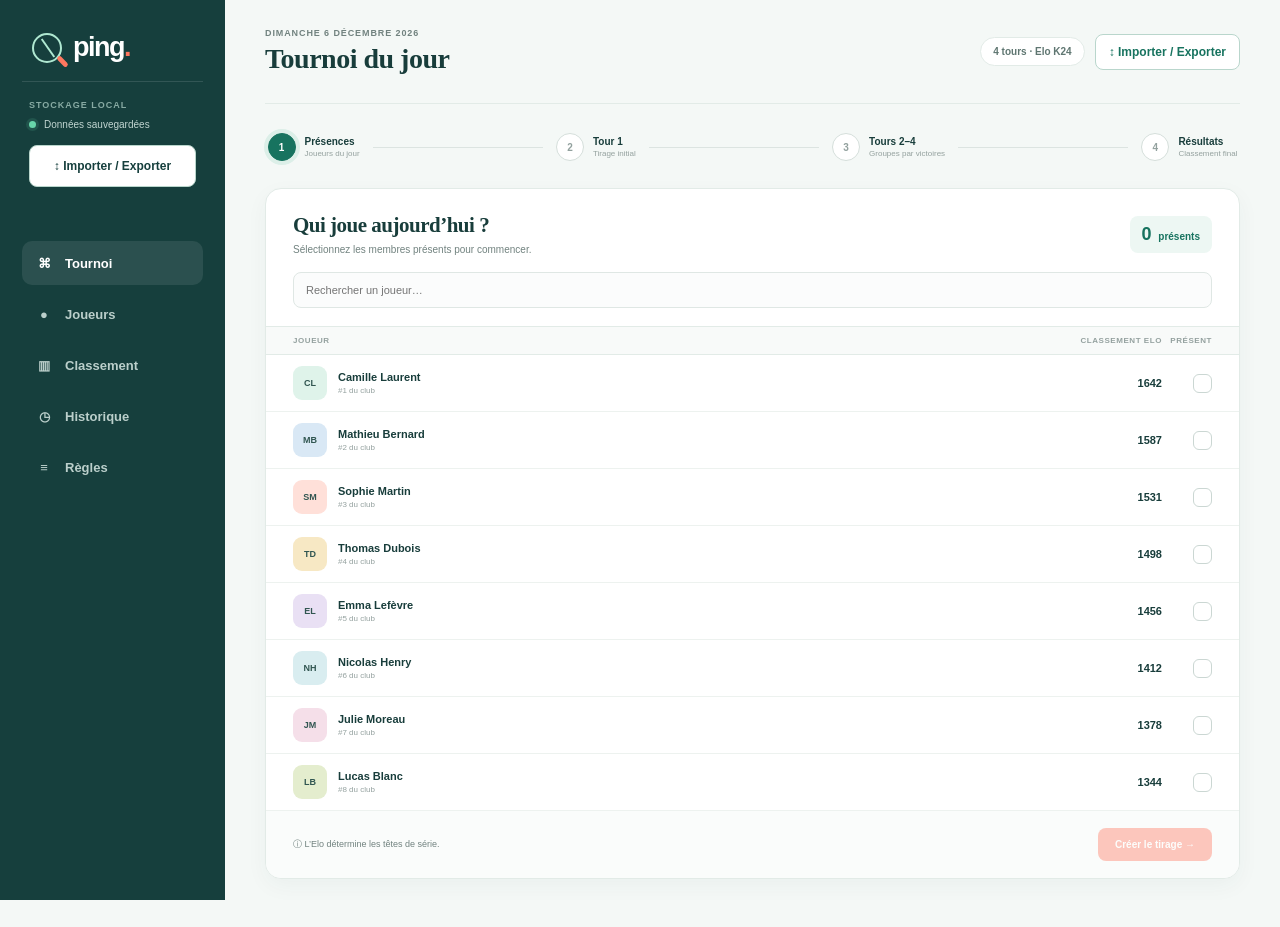
==== commit 230c8a31: "Keep withdrawal confirmation visible and improve transfer button contrast" ====
--- a/ping.html
+++ b/ping.html
@@ -27,6 +27,17 @@
       .work{padding:0 24px 30px}.top{min-height:72px}.steps{margin:18px auto}.page{margin-top:20px}
     }
     @media(max-width:700px){.top{gap:10px;flex-wrap:wrap;padding:14px 0}.top h1{overflow-wrap:anywhere}.topActions{margin-left:0}.transferButton{font-size:12px}.round>.pdfPanel:first-child{margin-top:12px}}
+
+    /* Only the player list scrolls: withdrawal confirmation stays on screen. */
+    .withdrawModal{display:flex;flex-direction:column;overflow:hidden}
+    .withdrawModal>h2,.withdrawModal>p,.withdrawModal>.withdrawActions{flex-shrink:0}
+    .withdrawModal .withdrawList{min-height:0;flex:1 1 auto;grid-auto-rows:max-content}
+    .withdrawModal .withdrawActions{padding-top:10px;border-top:1px solid var(--line);background:#fff;flex-wrap:wrap}
+    .withdrawModal .withdrawActions button{min-height:40px;font-size:13px}
+    .intro{flex-wrap:wrap;gap:14px}.introActions{width:100%;justify-content:flex-start}
+    .introActions button{min-height:40px;font-size:12px}
+    .sidefoot{order:1;margin-top:18px}.side nav{order:2}
+    .dataBtn{background:#fff;color:var(--deep);border-color:#b9d6cc;font-size:12px;min-height:42px}
   </style>
 </head>
 <body>
@@ -152,9 +163,9 @@
     function miniRank(list){return `<aside class="card rank"><h2>Classement du club</h2><ol>${list.slice(0,6).map((p,i)=>`<li><span class="ranknum">${i+1}</span>${avatar(p)}<span><strong>${esc(p.name.split(' ')[0])}</strong><small>${i?'Elo officiel':'Tête de série'}</small></span><strong>${p.elo}</strong></li>`).join('')}</ol></aside>`}
     function togglePresence(pid){const present=validSelected();selected=present.includes(pid)?present.filter(x=>x!==pid):[...present,pid];render()}
     function startTournament(){const present=validSelected();if(present.length<2)return;selected=present;drawError='';editingDraw=false;swapSelection=null;const t={id:id('tournoi'),date:new Date().toISOString().slice(0,10),round:1,selectedIds:[...present],rounds:[],initialElo:Object.fromEntries(state.players.map(p=>[p.id,p.elo])),withdrawals:{},completed:false,pendingVolunteer:null};setRoundPlan(t,1);state.active=t;save();render()}
-    function volunteerView(t){const context=currentRoundContext(t),plan=roundPlan(context.base,t.round,null,context.remaining,context.active),s=score(context.base),candidates=plan.candidates,error=drawError||(!candidates.length?'Aucun joueur n’est disponible pour le match supplémentaire.':'');return steps(t.round)+activeRoundTabs(t,t.round)+`<section class="round"><div class="volunteerIntro"><span class="badge">Groupe 0 impair · ${plan.zeroCount} joueurs</span><h2>Qui est volontaire pour jouer deux fois&nbsp;?</h2><p>Choisissez n’importe quel joueur encore présent, quel que soit son nombre de victoires. Il conservera son match normal et jouera un second match dans le groupe à 0 victoire. Une éventuelle victoire dans ce second match ne sera pas comptée. Seul ce match supplémentaire peut être une revanche.</p><button class="secondary" onclick="openWithdrawals()">Départs / blessures</button></div>${error?`<div class="drawError">${esc(error)}</div>`:''}<div class="volunteerList">${candidates.map(pid=>{const p=player(pid);return`<button class="volunteer" onclick="chooseVolunteer('${pid}')">${avatar(p)}<span><strong>${esc(p.name)}</strong><small>${s.wins[pid]||0} victoire${(s.wins[pid]||0)>1?'s':''} · ${s.elo[pid]} Elo</small></span><b>→</b></button>`}).join('')}</div></section>`}
+    function volunteerView(t){const context=currentRoundContext(t),plan=roundPlan(context.base,t.round,null,context.remaining,context.active),s=score(context.base),candidates=plan.candidates,error=drawError||(!candidates.length?'Aucun joueur n’est disponible pour le match supplémentaire.':'');return steps(t.round)+activeRoundTabs(t,t.round)+`<section class="round"><div class="volunteerIntro"><span class="badge">Groupe 0 impair · ${plan.zeroCount} joueurs</span><h2>Qui est volontaire pour jouer deux fois&nbsp;?</h2><p>Choisissez n’importe quel joueur encore présent, quel que soit son nombre de victoires. Il conservera son match normal et jouera un second match dans le groupe à 0 victoire. Une éventuelle victoire dans ce second match ne sera pas comptée. Seul ce match supplémentaire peut être une revanche.</p><button class="secondary" onclick="openWithdrawals()">Retirer un joueur (absence / blessure)</button></div>${error?`<div class="drawError">${esc(error)}</div>`:''}<div class="volunteerList">${candidates.map(pid=>{const p=player(pid);return`<button class="volunteer" onclick="chooseVolunteer('${pid}')">${avatar(p)}<span><strong>${esc(p.name)}</strong><small>${s.wins[pid]||0} victoire${(s.wins[pid]||0)>1?'s':''} · ${s.elo[pid]} Elo</small></span><b>→</b></button>`}).join('')}</div></section>`}
     function chooseVolunteer(pid){const t=state.active;if(!t?.pendingVolunteer)return;const plan=rebuildCurrentRound(t,pid);if(plan.needsVolunteer){notice('Ce joueur ne peut pas être volontaire pour ce tour.');return}if(plan.impossible){drawError=plan.message+' Choisissez un autre volontaire.';render();return}drawError='';save();render()}
-    function roundView(t,shownRound=t.round,readonly=false){const before={...t,rounds:t.rounds.slice(0,shownRound-1)},s=score(before),matches=t.rounds[shownRound-1]||[],groups=[...new Set(matches.map(m=>m.groupWins))].sort((a,b)=>b-a),active=activePlayerIds(t),activeCount=active.length,played=new Set(matches.flatMap(m=>[m.a,m.b])),waiting=active.filter(pid=>!played.has(pid)),done=matches.every(m=>m.winner)&&(waiting.length===0||activeCount<2),unplayed=matches.filter(m=>!m.winner).length,backLabel=t.completed?'Retour au classement final':'Retour au tour en cours',error=!readonly&&shownRound===t.round?drawError:'',buttonLabel=t.round===4||activeCount<2?'Terminer le tournoi':`Passer au tour ${t.round+1}`,actions=!readonly?`<div class="introActions">${unplayed>1?`<button class="secondary" onclick="toggleDrawEdit()">${editingDraw?'Terminer les modifications':'Modifier le tirage'}</button>`:''}${activeCount?'<button class="secondary" onclick="openWithdrawals()">Départs / blessures</button>':''}</div>`:'',instructions=readonly?'Les résultats de ce tour sont affichés en lecture seule.':editingDraw?'Échangez manuellement deux joueurs entre les matchs non joués.':shownRound===1?'Cliquez sur le vainqueur de chaque rencontre. Hors match supplémentaire du volontaire, aucune revanche n’est autorisée.':'Le tirage est entièrement aléatoire au sein de chaque groupe, sans revanche normale. Cliquez sur le vainqueur de chaque rencontre.';return steps(t.completed?5:t.round)+activeRoundTabs(t,shownRound)+`<section class="round"><div class="intro"><div><p class="kicker ${readonly?'reviewLabel':''}">${readonly?'Consultation · ':''}Tour ${shownRound} · ${matches.length} matchs</p><h2>${readonly?'Résultats du tour':shownRound===1?'Le tirage est prêt':'Les groupes sont formés'}</h2><p>${instructions}</p></div>${actions}</div>${editingDraw?'<div class="editHint"><span>Sélectionnez un premier joueur, puis celui avec lequel il doit échanger sa place. Les rencontres déjà jouées sont verrouillées.</span><button class="secondary" onclick="cancelSwapSelection()">Annuler la sélection</button></div>':''}${error?`<div class="drawError">${esc(error)}</div>`:''}${groups.map(g=>`<div class="groupTitle"><span>${g} victoire${g>1?'s':''}</span><span>${matches.filter(m=>m.groupWins===g).length} matchs</span></div><div class="matches">${matches.filter(m=>m.groupWins===g).map((m,i)=>matchCard(m,i,s,readonly,player)).join('')}</div>`).join('')}<div class="roundfoot"><span>${matches.filter(m=>m.winner).length} / ${matches.length} résultats saisis · ${activeCount} joueur${activeCount>1?'s':''} encore en lice</span>${readonly?`<button class="secondary" onclick="closeRoundReview()">← ${backLabel}</button>`:`<button class="primary" ${done&&!editingDraw?'':'disabled'} onclick="nextRound()">${buttonLabel} →</button>`}</div></section>`}
+    function roundView(t,shownRound=t.round,readonly=false){const before={...t,rounds:t.rounds.slice(0,shownRound-1)},s=score(before),matches=t.rounds[shownRound-1]||[],groups=[...new Set(matches.map(m=>m.groupWins))].sort((a,b)=>b-a),active=activePlayerIds(t),activeCount=active.length,played=new Set(matches.flatMap(m=>[m.a,m.b])),waiting=active.filter(pid=>!played.has(pid)),done=matches.every(m=>m.winner)&&(waiting.length===0||activeCount<2),unplayed=matches.filter(m=>!m.winner).length,backLabel=t.completed?'Retour au classement final':'Retour au tour en cours',error=!readonly&&shownRound===t.round?drawError:'',buttonLabel=t.round===4||activeCount<2?'Terminer le tournoi':`Passer au tour ${t.round+1}`,actions=!readonly?`<div class="introActions">${unplayed>1?`<button class="secondary" onclick="toggleDrawEdit()">${editingDraw?'Terminer les modifications':'Modifier le tirage'}</button>`:''}${activeCount?'<button class="secondary" onclick="openWithdrawals()">Retirer un joueur (absence / blessure)</button>':''}</div>`:'',instructions=readonly?'Les résultats de ce tour sont affichés en lecture seule.':editingDraw?'Échangez manuellement deux joueurs entre les matchs non joués.':shownRound===1?'Cliquez sur le vainqueur de chaque rencontre. Hors match supplémentaire du volontaire, aucune revanche n’est autorisée.':'Le tirage est entièrement aléatoire au sein de chaque groupe, sans revanche normale. Cliquez sur le vainqueur de chaque rencontre.';return steps(t.completed?5:t.round)+activeRoundTabs(t,shownRound)+`<section class="round"><div class="intro"><div><p class="kicker ${readonly?'reviewLabel':''}">${readonly?'Consultation · ':''}Tour ${shownRound} · ${matches.length} matchs</p><h2>${readonly?'Résultats du tour':shownRound===1?'Le tirage est prêt':'Les groupes sont formés'}</h2><p>${instructions}</p></div>${actions}</div>${editingDraw?'<div class="editHint"><span>Sélectionnez un premier joueur, puis celui avec lequel il doit échanger sa place. Les rencontres déjà jouées sont verrouillées.</span><button class="secondary" onclick="cancelSwapSelection()">Annuler la sélection</button></div>':''}${error?`<div class="drawError">${esc(error)}</div>`:''}${groups.map(g=>`<div class="groupTitle"><span>${g} victoire${g>1?'s':''}</span><span>${matches.filter(m=>m.groupWins===g).length} matchs</span></div><div class="matches">${matches.filter(m=>m.groupWins===g).map((m,i)=>matchCard(m,i,s,readonly,player)).join('')}</div>`).join('')}<div class="roundfoot"><span>${matches.filter(m=>m.winner).length} / ${matches.length} résultats saisis · ${activeCount} joueur${activeCount>1?'s':''} encore en lice</span>${readonly?`<button class="secondary" onclick="closeRoundReview()">← ${backLabel}</button>`:`<button class="primary" ${done&&!editingDraw?'':'disabled'} onclick="nextRound()">${buttonLabel} →</button>`}</div></section>`}
     function matchCard(m,i,s,readonly=false,resolve=player){const labels=[];if(m.volunteerId)labels.push('Volontaire · revanche autorisée · victoire non comptée · Elo inchangé');else{if(m.promotedId)labels.push(`Repêché de ${m.promotedFrom} V vers ${m.groupWins} V`);if(m.adjusted)labels.push(`Anti-revanche · ${m.aGroupWins} V contre ${m.bGroupWins} V`)}if(m.manual)labels.push('Modification manuelle');const label=labels.join(' · '),locked=editingDraw&&!readonly&&m.winner;return `<article class="match ${locked?'locked':''}"><div class="matchtop"><span>Match ${i+1}</span>${label?`<span class="tag ${m.manual?'manual':''}">${label}</span>`:''}</div>${choice(m,'a',s,readonly,resolve)}<div class="vs">VS</div>${choice(m,'b',s,readonly,resolve)}</article>`}
     function choice(m,side,s,readonly=false,resolve=player){const pid=m[side],counted=m[side==='a'?'countedA':'countedB'],p=resolve(pid),win=m.winner===pid,lose=m.winner&&m.winner!==pid,editable=editingDraw&&!readonly&&!m.winner,chosen=swapSelection?.matchId===m.id&&swapSelection?.side===side,action=editable?`onclick="selectSwap('${m.id}','${side}')"`:readonly||editingDraw?'disabled':`onclick="winner('${m.id}','${pid}')"`;return `<button class="choice ${win?'win':''} ${lose?'lose':''} ${editable?'editable':''} ${chosen?'swapSelected':''}" ${action}>${avatar(p)}<span><strong>${esc(p.name)}</strong><small>${p.elo} Elo · ${s.wins[pid]||0} V${m.volunteerId===pid&&!counted?' · volontaire':''}${m.promotedId===pid?' · repêché':''}</small></span>${win?'<b>✓</b>':chosen?'<b>↔</b>':''}</button>`}
     function toggleDrawEdit(){editingDraw=!editingDraw;swapSelection=null;drawError='';render()}
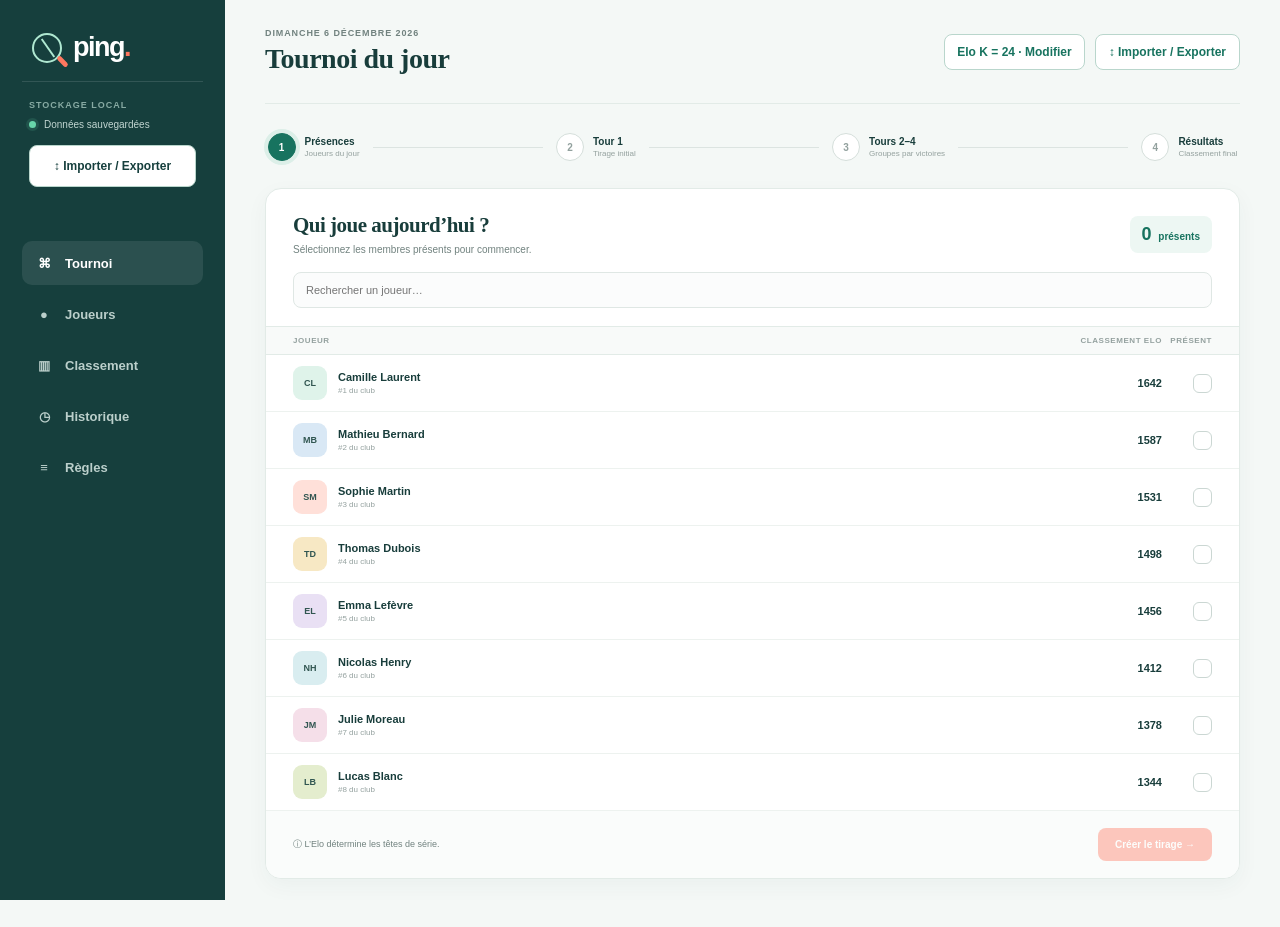
==== commit 80ee32b9: "Make Elo K configurable for future tournaments" ====
--- a/ping.html
+++ b/ping.html
@@ -38,6 +38,15 @@
     .introActions button{min-height:40px;font-size:12px}
     .sidefoot{order:1;margin-top:18px}.side nav{order:2}
     .dataBtn{background:#fff;color:var(--deep);border-color:#b9d6cc;font-size:12px;min-height:42px}
+
+    .kButton{padding:10px 12px;border:1px solid #b9d6cc;border-radius:8px;background:#fff;color:var(--green);font-size:12px;font-weight:700}
+    .topActions{flex-wrap:wrap;justify-content:flex-end}
+    .eloSettings{display:flex;align-items:center;flex-wrap:wrap;gap:16px;padding:22px 29px;border-bottom:1px solid var(--line);background:#edf7f3}
+    .eloSettings>div:first-child{flex:1;min-width:200px}.eloSettings label{font-size:15px;font-weight:700}
+    .eloSettings p{font-size:12px;line-height:1.5;margin:8px 0 0}.eloSettingsControls{display:grid;grid-template-columns:85px auto;gap:8px;align-items:center}
+    .eloSettings input{width:85px;padding:10px;border:1px solid #b9d6cc;border-radius:8px;font-size:16px;background:#fff;color:var(--ink)}
+    .eloSettings button{font-size:12px;min-height:40px}.eloSettings small{grid-column:1/-1;font-size:11px}
+    @media(max-width:1000px){.top{flex-wrap:wrap;gap:10px;padding:12px 0}.topActions{margin-left:0}}
   </style>
 </head>
 <body>
@@ -47,7 +56,8 @@
     'use strict';
     const KEY='ping-autonome-v1', COLORS=8;
     const starter=[['camille','Camille Laurent',1642],['mathieu','Mathieu Bernard',1587],['sophie','Sophie Martin',1531],['thomas','Thomas Dubois',1498],['emma','Emma Lefèvre',1456],['nicolas','Nicolas Henry',1412],['julie','Julie Moreau',1378],['lucas','Lucas Blanc',1344]].map((p,i)=>({id:p[0],name:p[1],elo:p[2],color:i}));
-    const freshState=()=>({version:1,players:starter.map(p=>({...p})),history:[],active:null});
+    function eloK(value){const n=Number(value);return Number.isInteger(n)&&n>=1&&n<=100?n:24}
+    const freshState=()=>({version:1,eloK:24,players:starter.map(p=>({...p})),history:[],active:null});
     let startupWarning='',recoveryRaw='';
     let state=load(), view='tournoi', selected=(state.active?.selectedIds||[]).filter((pid,i,list)=>state.players.some(p=>p.id===pid)&&list.indexOf(pid)===i), search='', modal=false, withdrawalModal=false, withdrawalSelected=[], eloEditPlayerId=null, cleanupModal=false, cleanupKeepPlayers=true, cleanupResetElo=false, editingDraw=false, swapSelection=null, reviewRound=null, reviewHistoryId=null, drawError='', toastTimer, confettiTimer;
     function sanitize(raw){
@@ -56,15 +66,15 @@
       if(raw.players.length&&!players.length)throw Error('players');
       const ids=new Set(players.map(p=>p.id)),cleanRounds=(value,allowed=ids)=>(Array.isArray(value)?value:[]).slice(0,4).map((round,ri)=>(Array.isArray(round)?round:[]).filter(m=>m&&typeof m.id==='string'&&typeof m.a==='string'&&typeof m.b==='string'&&m.a!==m.b&&(!allowed||(allowed.has(m.a)&&allowed.has(m.b)))).map(m=>({id:m.id,round:ri+1,groupWins:Math.max(0,Math.round(Number(m.groupWins)||0)),a:m.a,b:m.b,countedA:m.countedA!==false,countedB:m.countedB!==false,...(m.winner===m.a||m.winner===m.b?{winner:m.winner}:{}),...(m.volunteerId===m.a||m.volunteerId===m.b?{volunteerId:m.volunteerId}:{}),...(m.promotedId===m.a||m.promotedId===m.b?{promotedId:m.promotedId,promotedFrom:Math.max(0,Math.round(Number(m.promotedFrom)||0))}:{}),...(m.adjusted===true?{adjusted:true,aGroupWins:Math.max(0,Math.round(Number(m.aGroupWins)||0)),bGroupWins:Math.max(0,Math.round(Number(m.bGroupWins)||0))}:{}),...(m.manual===true?{manual:true}:{})})));
       const cleanWithdrawals=(value,selectedIds)=>{const allowed=new Set(selectedIds),result={};if(value&&typeof value==='object')Object.entries(value).forEach(([pid,round])=>{const n=Math.round(Number(round));if(allowed.has(pid)&&n>=1&&n<=4)result[pid]=n});return result};
-      const history=(Array.isArray(raw.history)?raw.history:[]).filter(h=>h&&typeof h.id==='string').map(h=>{const rounds=cleanRounds(h.rounds,null),roster=(Array.isArray(h.roster)?h.roster:[]).filter(p=>p&&typeof p.id==='string'&&typeof p.name==='string').map((p,i)=>({id:p.id,name:p.name.trim()||'Joueur',elo:Number.isFinite(Number(p.elo))?Math.round(Number(p.elo)):1500,color:Number.isFinite(Number(p.color))?Math.abs(Math.round(Number(p.color)))%COLORS:i%COLORS})),matchIds=[...new Set(rounds.flatMap(r=>r.flatMap(m=>[m.a,m.b])))],selectedIds=(Array.isArray(h.selectedIds)?h.selectedIds.filter(pid=>typeof pid==='string'):matchIds),winner=typeof h.winner==='string'&&selectedIds.includes(h.winner)?h.winner:'',winners=[...new Set((Array.isArray(h.winners)?h.winners:winner?[winner]:[]).filter(pid=>selectedIds.includes(pid)))],initialElo={},withdrawals=cleanWithdrawals(h.withdrawals,selectedIds);selectedIds.forEach(pid=>{const value=Number(h.initialElo?.[pid]),snapshot=roster.find(p=>p.id===pid)||players.find(p=>p.id===pid);initialElo[pid]=Number.isFinite(value)?value:(snapshot?.elo||1500)});return{id:h.id,date:typeof h.date==='string'?h.date:new Date().toISOString().slice(0,10),playerCount:Math.max(0,Math.round(Number(h.playerCount)||selectedIds.length)),winner,winners,rounds,roster,selectedIds,initialElo,withdrawals}});
+      const history=(Array.isArray(raw.history)?raw.history:[]).filter(h=>h&&typeof h.id==='string').map(h=>{const rounds=cleanRounds(h.rounds,null),roster=(Array.isArray(h.roster)?h.roster:[]).filter(p=>p&&typeof p.id==='string'&&typeof p.name==='string').map((p,i)=>({id:p.id,name:p.name.trim()||'Joueur',elo:Number.isFinite(Number(p.elo))?Math.round(Number(p.elo)):1500,color:Number.isFinite(Number(p.color))?Math.abs(Math.round(Number(p.color)))%COLORS:i%COLORS})),matchIds=[...new Set(rounds.flatMap(r=>r.flatMap(m=>[m.a,m.b])))],selectedIds=(Array.isArray(h.selectedIds)?h.selectedIds.filter(pid=>typeof pid==='string'):matchIds),winner=typeof h.winner==='string'&&selectedIds.includes(h.winner)?h.winner:'',winners=[...new Set((Array.isArray(h.winners)?h.winners:winner?[winner]:[]).filter(pid=>selectedIds.includes(pid)))],initialElo={},withdrawals=cleanWithdrawals(h.withdrawals,selectedIds);selectedIds.forEach(pid=>{const value=Number(h.initialElo?.[pid]),snapshot=roster.find(p=>p.id===pid)||players.find(p=>p.id===pid);initialElo[pid]=Number.isFinite(value)?value:(snapshot?.elo||1500)});return{id:h.id,eloK:eloK(h.eloK),date:typeof h.date==='string'?h.date:new Date().toISOString().slice(0,10),playerCount:Math.max(0,Math.round(Number(h.playerCount)||selectedIds.length)),winner,winners,rounds,roster,selectedIds,initialElo,withdrawals}});
       let active=null;
       if(raw.active&&typeof raw.active==='object'){
         const selectedIds=[...new Set((Array.isArray(raw.active.selectedIds)?raw.active.selectedIds:[]).filter(pid=>ids.has(pid)))],rounds=cleanRounds(raw.active.rounds),completed=raw.active.completed===true,round=completed?5:Math.max(1,Math.min(4,Math.round(Number(raw.active.round)||1))),initialElo={},withdrawals=cleanWithdrawals(raw.active.withdrawals,selectedIds);
         selectedIds.forEach(pid=>{const stored=Number(raw.active.initialElo?.[pid]),current=players.find(p=>p.id===pid).elo;initialElo[pid]=Number.isFinite(stored)?stored:current});
-        if(selectedIds.length>=2&&rounds.length>=(completed?1:round))active={id:typeof raw.active.id==='string'?raw.active.id:id('tournoi'),date:typeof raw.active.date==='string'?raw.active.date:new Date().toISOString().slice(0,10),round,selectedIds,rounds,initialElo,withdrawals,completed,pendingVolunteer:raw.active.pendingVolunteer&&Number(raw.active.pendingVolunteer.round)===round?{round}:null};
+        if(selectedIds.length>=2&&rounds.length>=(completed?1:round))active={eloK:eloK(raw.active.eloK),id:typeof raw.active.id==='string'?raw.active.id:id('tournoi'),date:typeof raw.active.date==='string'?raw.active.date:new Date().toISOString().slice(0,10),round,selectedIds,rounds,initialElo,withdrawals,completed,pendingVolunteer:raw.active.pendingVolunteer&&Number(raw.active.pendingVolunteer.round)===round?{round}:null};
         else if(selectedIds.length)startupWarning='Le tournoi incomplet a été écarté, mais les joueurs et l’historique ont été conservés.';
       }
-      return{version:1,players,history,active};
+      return{version:1,eloK:eloK(raw.eloK),players,history,active};
     }
     function load(){
       let raw='';
@@ -88,7 +98,7 @@
     function sayMaurice(){const synth=window.speechSynthesis,Utterance=window.SpeechSynthesisUtterance;if(!synth||typeof Utterance!=='function')return;const message=new Utterance('Tu pousses le bouchon un peu trop loin, Maurice !'),voices=synth.getVoices?.()||[],french=voices.filter(voice=>/^fr(?:-|_)/i.test(voice.lang));message.lang='fr-FR';message.rate=.92;message.pitch=1.25;message.volume=1;if(french.length)message.voice=french[0];synth.cancel();synth.speak(message)}
     function today(){return new Intl.DateTimeFormat('fr-FR',{weekday:'long',day:'numeric',month:'long',year:'numeric'}).format(new Date())}
     function shuffle(a){a=[...a];for(let i=a.length-1;i>0;i--){const j=Math.floor(Math.random()*(i+1));[a[i],a[j]]=[a[j],a[i]]}return a}
-    function score(t){const wins=Object.fromEntries(t.selectedIds.map(x=>[x,0])),losses=Object.fromEntries(t.selectedIds.map(x=>[x,0])),elo={...t.initialElo};t.rounds.flat().forEach(m=>{if(!m.winner)return;const loser=m.winner===m.a?m.b:m.a;if(m.winner===m.a&&m.countedA)wins[m.a]++;if(m.winner===m.b&&m.countedB)wins[m.b]++;if(loser===m.a&&m.countedA)losses[m.a]++;if(loser===m.b&&m.countedB)losses[m.b]++;const exp=1/(1+10**(((elo[loser]||1500)-(elo[m.winner]||1500))/400)),d=Math.round(24*(1-exp));if(m.winner!==m.volunteerId)elo[m.winner]=(elo[m.winner]||1500)+d;if(loser!==m.volunteerId)elo[loser]=(elo[loser]||1500)-d});return{wins,losses,elo}}
+    function score(t){const wins=Object.fromEntries(t.selectedIds.map(x=>[x,0])),losses=Object.fromEntries(t.selectedIds.map(x=>[x,0])),elo={...t.initialElo};t.rounds.flat().forEach(m=>{if(!m.winner)return;const loser=m.winner===m.a?m.b:m.a;if(m.winner===m.a&&m.countedA)wins[m.a]++;if(m.winner===m.b&&m.countedB)wins[m.b]++;if(loser===m.a&&m.countedA)losses[m.a]++;if(loser===m.b&&m.countedB)losses[m.b]++;const exp=1/(1+10**(((elo[loser]||1500)-(elo[m.winner]||1500))/400)),d=Math.round(eloK(t.eloK)*(1-exp));if(m.winner!==m.volunteerId)elo[m.winner]=(elo[m.winner]||1500)+d;if(loser!==m.volunteerId)elo[loser]=(elo[loser]||1500)-d});return{wins,losses,elo}}
     function activePlayerIds(t){return t.selectedIds.filter(pid=>!t.withdrawals?.[pid])}
     function pairKey(a,b){return a<b?a+'\u0000'+b:b+'\u0000'+a}
     function pairGroup(entries,previousPairs,s){
@@ -149,7 +159,7 @@
     function nav(v){view=v;reviewRound=null;reviewHistoryId=null;withdrawalModal=false;eloEditPlayerId=null;cleanupModal=false;editingDraw=false;swapSelection=null;render()}
     function title(){if(view==='joueurs')return'Membres du club';if(view==='classement')return'Classement Elo';if(view==='historique')return'Historique des tournois';if(view==='regles')return'Règles du tournoi';return state.active?.completed?'Résultats du tournoi':state.active?`Tour ${state.active.round} sur 4`:'Tournoi du jour'}
     function steps(r){const active=r===0?1:r===1?2:r<=4?3:4,items=[['Présences','Joueurs du jour'],['Tour 1','Tirage initial'],['Tours 2–4','Groupes par victoires'],['Résultats','Classement final']];return `<div class="steps">${items.map((x,i)=>`<div class="step ${active===i+1?'active':active>i+1?'done':''}"><span>${active>i+1?'✓':i+1}</span><div><strong>${x[0]}</strong><small>${x[1]}</small></div></div>${i<3?'<i></i>':''}`).join('')}</div>`}
-    function shell(content){return `<div class="app"><aside class="side"><button class="brand" onclick="nav('tournoi')"><span class="mark"></span><span>ping<b>.</b></span></button><nav>${[['tournoi','⌘','Tournoi'],['joueurs','●','Joueurs'],['classement','▥','Classement'],['historique','◷','Historique'],['regles','≡','Règles']].map(x=>`<button class="nav ${view===x[0]?'active':''}" onclick="nav('${x[0]}')" title="${x[2]}"><i>${x[1]}</i>${x[2]}</button>`).join('')}</nav><div class="sidefoot"><p class="local">Stockage local</p><div class="saved">Données sauvegardées</div><button class="dataBtn" onclick="openData()">↕ Importer / Exporter</button></div></aside><main class="work"><header class="top"><div><p class="eyebrow">${today()}</p><h1>${title()}</h1></div><div class="topActions"><span class="pill">4 tours · Elo K24</span><button class="transferButton" onclick="openData()">↕ Importer / Exporter</button></div></header>${content}</main></div>${modal?dataModal():''}${withdrawalModal?withdrawalDialog():''}${eloEditPlayerId?eloEditDialog():''}${cleanupModal?historyCleanupDialog():''}`}
+    function shell(content){return `<div class="app"><aside class="side"><button class="brand" onclick="nav('tournoi')"><span class="mark"></span><span>ping<b>.</b></span></button><nav>${[['tournoi','⌘','Tournoi'],['joueurs','●','Joueurs'],['classement','▥','Classement'],['historique','◷','Historique'],['regles','≡','Règles']].map(x=>`<button class="nav ${view===x[0]?'active':''}" onclick="nav('${x[0]}')" title="${x[2]}"><i>${x[1]}</i>${x[2]}</button>`).join('')}</nav><div class="sidefoot"><p class="local">Stockage local</p><div class="saved">Données sauvegardées</div><button class="dataBtn" onclick="openData()">↕ Importer / Exporter</button></div></aside><main class="work"><header class="top"><div><p class="eyebrow">${today()}</p><h1>${title()}</h1></div><div class="topActions"><button class="kButton" onclick="nav('regles')">Elo K = ${eloK(state.active&&!state.active.completed?state.active.eloK:state.eloK)} · Modifier</button><button class="transferButton" onclick="openData()">↕ Importer / Exporter</button></div></header>${content}</main></div>${modal?dataModal():''}${withdrawalModal?withdrawalDialog():''}${eloEditPlayerId?eloEditDialog():''}${cleanupModal?historyCleanupDialog():''}`}
     function render(){const root=document.getElementById('app');try{let content=view==='tournoi'?tournamentView():view==='joueurs'?playersView():view==='classement'?rankingView():view==='historique'?historyView():rulesView();root.innerHTML=shell(content)}catch(e){console.error('Ping — erreur de rendu',e);try{recoveryRaw=localStorage.getItem(KEY)||JSON.stringify(state)}catch(ignore){recoveryRaw=JSON.stringify(state)}root.innerHTML=recoveryView()}}
     function recoveryView(){return `<main class="recovery"><section class="recoveryBox"><span class="mark"></span><h1>Ping a rencontré une donnée incompatible</h1><p>Vos données n’ont pas été supprimées. Téléchargez d’abord une copie de secours, puis réinitialisez l’application pour retrouver l’écran d’accueil.</p><div class="recoveryActions"><button class="primary" onclick="downloadRecovery()">↓ Télécharger les données de secours</button><button class="secondary" onclick="resetData()">Réinitialiser l’application</button></div></section></main>`}
     function downloadRecovery(){const raw=recoveryRaw||JSON.stringify(state),blob=new Blob([raw],{type:'application/json'}),url=URL.createObjectURL(blob),a=document.createElement('a');a.href=url;a.download='ping-donnees-secours-'+new Date().toISOString().slice(0,10)+'.json';a.click();URL.revokeObjectURL(url)}
@@ -162,7 +172,7 @@
     function presence(){const present=validSelected(),list=[...state.players].sort((a,b)=>b.elo-a.elo).filter(p=>p.name.toLowerCase().includes(search.toLowerCase()));return steps(0)+`<div class="grid"><section class="card"><div class="cardhead"><div><h2>Qui joue aujourd’hui&nbsp;?</h2><p>Sélectionnez les membres présents pour commencer.</p></div><span class="count"><b>${present.length}</b> présents</span></div><input class="search" value="${esc(search)}" oninput="search=this.value;render()" placeholder="Rechercher un joueur…"><div class="labels"><span>Joueur</span><span>Classement Elo</span><span>Présent</span></div>${list.map((p,i)=>`<div class="person ${present.includes(p.id)?'on':''}" onclick="togglePresence('${p.id}')"><span class="who">${avatar(p)}<span><strong>${esc(p.name)}</strong><small>#${i+1} du club</small></span></span><strong class="elo">${p.elo}</strong><span class="check">✓</span></div>`).join('')}<div class="foot"><p>ⓘ L’Elo détermine les têtes de série.</p><button class="primary" ${present.length<2?'disabled':''} onclick="startTournament()">Créer le tirage →</button></div></section>${miniRank(list)}</div>`}
     function miniRank(list){return `<aside class="card rank"><h2>Classement du club</h2><ol>${list.slice(0,6).map((p,i)=>`<li><span class="ranknum">${i+1}</span>${avatar(p)}<span><strong>${esc(p.name.split(' ')[0])}</strong><small>${i?'Elo officiel':'Tête de série'}</small></span><strong>${p.elo}</strong></li>`).join('')}</ol></aside>`}
     function togglePresence(pid){const present=validSelected();selected=present.includes(pid)?present.filter(x=>x!==pid):[...present,pid];render()}
-    function startTournament(){const present=validSelected();if(present.length<2)return;selected=present;drawError='';editingDraw=false;swapSelection=null;const t={id:id('tournoi'),date:new Date().toISOString().slice(0,10),round:1,selectedIds:[...present],rounds:[],initialElo:Object.fromEntries(state.players.map(p=>[p.id,p.elo])),withdrawals:{},completed:false,pendingVolunteer:null};setRoundPlan(t,1);state.active=t;save();render()}
+    function startTournament(){const present=validSelected();if(present.length<2)return;selected=present;drawError='';editingDraw=false;swapSelection=null;const t={id:id('tournoi'),eloK:eloK(state.eloK),date:new Date().toISOString().slice(0,10),round:1,selectedIds:[...present],rounds:[],initialElo:Object.fromEntries(state.players.map(p=>[p.id,p.elo])),withdrawals:{},completed:false,pendingVolunteer:null};setRoundPlan(t,1);state.active=t;save();render()}
     function volunteerView(t){const context=currentRoundContext(t),plan=roundPlan(context.base,t.round,null,context.remaining,context.active),s=score(context.base),candidates=plan.candidates,error=drawError||(!candidates.length?'Aucun joueur n’est disponible pour le match supplémentaire.':'');return steps(t.round)+activeRoundTabs(t,t.round)+`<section class="round"><div class="volunteerIntro"><span class="badge">Groupe 0 impair · ${plan.zeroCount} joueurs</span><h2>Qui est volontaire pour jouer deux fois&nbsp;?</h2><p>Choisissez n’importe quel joueur encore présent, quel que soit son nombre de victoires. Il conservera son match normal et jouera un second match dans le groupe à 0 victoire. Une éventuelle victoire dans ce second match ne sera pas comptée. Seul ce match supplémentaire peut être une revanche.</p><button class="secondary" onclick="openWithdrawals()">Retirer un joueur (absence / blessure)</button></div>${error?`<div class="drawError">${esc(error)}</div>`:''}<div class="volunteerList">${candidates.map(pid=>{const p=player(pid);return`<button class="volunteer" onclick="chooseVolunteer('${pid}')">${avatar(p)}<span><strong>${esc(p.name)}</strong><small>${s.wins[pid]||0} victoire${(s.wins[pid]||0)>1?'s':''} · ${s.elo[pid]} Elo</small></span><b>→</b></button>`}).join('')}</div></section>`}
     function chooseVolunteer(pid){const t=state.active;if(!t?.pendingVolunteer)return;const plan=rebuildCurrentRound(t,pid);if(plan.needsVolunteer){notice('Ce joueur ne peut pas être volontaire pour ce tour.');return}if(plan.impossible){drawError=plan.message+' Choisissez un autre volontaire.';render();return}drawError='';save();render()}
     function roundView(t,shownRound=t.round,readonly=false){const before={...t,rounds:t.rounds.slice(0,shownRound-1)},s=score(before),matches=t.rounds[shownRound-1]||[],groups=[...new Set(matches.map(m=>m.groupWins))].sort((a,b)=>b-a),active=activePlayerIds(t),activeCount=active.length,played=new Set(matches.flatMap(m=>[m.a,m.b])),waiting=active.filter(pid=>!played.has(pid)),done=matches.every(m=>m.winner)&&(waiting.length===0||activeCount<2),unplayed=matches.filter(m=>!m.winner).length,backLabel=t.completed?'Retour au classement final':'Retour au tour en cours',error=!readonly&&shownRound===t.round?drawError:'',buttonLabel=t.round===4||activeCount<2?'Terminer le tournoi':`Passer au tour ${t.round+1}`,actions=!readonly?`<div class="introActions">${unplayed>1?`<button class="secondary" onclick="toggleDrawEdit()">${editingDraw?'Terminer les modifications':'Modifier le tirage'}</button>`:''}${activeCount?'<button class="secondary" onclick="openWithdrawals()">Retirer un joueur (absence / blessure)</button>':''}</div>`:'',instructions=readonly?'Les résultats de ce tour sont affichés en lecture seule.':editingDraw?'Échangez manuellement deux joueurs entre les matchs non joués.':shownRound===1?'Cliquez sur le vainqueur de chaque rencontre. Hors match supplémentaire du volontaire, aucune revanche n’est autorisée.':'Le tirage est entièrement aléatoire au sein de chaque groupe, sans revanche normale. Cliquez sur le vainqueur de chaque rencontre.';return steps(t.completed?5:t.round)+activeRoundTabs(t,shownRound)+`<section class="round"><div class="intro"><div><p class="kicker ${readonly?'reviewLabel':''}">${readonly?'Consultation · ':''}Tour ${shownRound} · ${matches.length} matchs</p><h2>${readonly?'Résultats du tour':shownRound===1?'Le tirage est prêt':'Les groupes sont formés'}</h2><p>${instructions}</p></div>${actions}</div>${editingDraw?'<div class="editHint"><span>Sélectionnez un premier joueur, puis celui avec lequel il doit échanger sa place. Les rencontres déjà jouées sont verrouillées.</span><button class="secondary" onclick="cancelSwapSelection()">Annuler la sélection</button></div>':''}${error?`<div class="drawError">${esc(error)}</div>`:''}${groups.map(g=>`<div class="groupTitle"><span>${g} victoire${g>1?'s':''}</span><span>${matches.filter(m=>m.groupWins===g).length} matchs</span></div><div class="matches">${matches.filter(m=>m.groupWins===g).map((m,i)=>matchCard(m,i,s,readonly,player)).join('')}</div>`).join('')}<div class="roundfoot"><span>${matches.filter(m=>m.winner).length} / ${matches.length} résultats saisis · ${activeCount} joueur${activeCount>1?'s':''} encore en lice</span>${readonly?`<button class="secondary" onclick="closeRoundReview()">← ${backLabel}</button>`:`<button class="primary" ${done&&!editingDraw?'':'disabled'} onclick="nextRound()">${buttonLabel} →</button>`}</div></section>`}
@@ -181,7 +191,7 @@
     function toggleWithdrawal(pid){withdrawalSelected=withdrawalSelected.includes(pid)?withdrawalSelected.filter(x=>x!==pid):[...withdrawalSelected,pid];render()}
     function withdrawalDialog(){const t=state.active;if(!t)return'';const current=t.rounds[t.round-1]||[],candidates=activePlayerIds(t);return`<div class="modalBg" onclick="closeWithdrawals()"><section class="modal withdrawModal" onclick="event.stopPropagation()"><button class="close" onclick="closeWithdrawals()">×</button><h2>Départs et blessures</h2><p>Sélectionnez les joueurs à retirer dès ce tour. Les résultats déjà saisis seront conservés et les autres matchs recalculés.</p><div class="withdrawList">${candidates.map(pid=>{const p=player(pid),matches=current.filter(m=>m.a===pid||m.b===pid),played=matches.some(m=>m.winner),unplayed=matches.some(m=>!m.winner),status=played&&unplayed?'Résultat conservé · autre match recalculé':played?'Match joué · résultat conservé':unplayed?'Match non joué · sera recalculé':'Pas encore apparié';return`<button class="volunteer ${withdrawalSelected.includes(pid)?'on':''}" onclick="toggleWithdrawal('${pid}')">${avatar(p)}<span><strong>${esc(p.name)}</strong><small>${status}</small></span><b>${withdrawalSelected.includes(pid)?'✓':'+'}</b></button>`}).join('')}</div><div class="withdrawActions"><button class="secondary" onclick="closeWithdrawals()">Annuler</button><button class="primary" ${withdrawalSelected.length?'':'disabled'} onclick="confirmWithdrawals()">Retirer ${withdrawalSelected.length||''} joueur${withdrawalSelected.length>1?'s':''}</button></div></section></div>`}
     function confirmWithdrawals(){const t=state.active,ids=withdrawalSelected.filter(pid=>activePlayerIds(t).includes(pid));if(!ids.length)return;editingDraw=false;swapSelection=null;t.withdrawals=t.withdrawals||{};ids.forEach(pid=>t.withdrawals[pid]=t.round);withdrawalModal=false;withdrawalSelected=[];const plan=rebuildCurrentRound(t);if(plan.impossible)drawError=plan.message+' Les résultats déjà saisis sont conservés, mais les joueurs restants ne peuvent pas tous être appariés.';else drawError='';save();render();notice(`${ids.length} joueur${ids.length>1?'s ont':' a'} quitté le tournoi.`)}
-    function finishTournament(t){const s=score(t),ranking=pdfRankingData(t,player),leaders=ranking.groups[0],bestDirect=leaders?.ids.length?leaders.direct[leaders.ids[0]]:null,winners=leaders?.ids.filter(pid=>leaders.direct[pid]===bestDirect)||[],winner=winners[0]||'',roster=t.selectedIds.map(pid=>({...player(pid)}));editingDraw=false;swapSelection=null;drawError='';t.completed=true;t.pendingVolunteer=null;t.round=5;state.players=state.players.map(p=>({...p,elo:s.elo[p.id]??p.elo}));state.history.unshift({id:t.id,date:t.date,playerCount:t.selectedIds.length,winner,winners,rounds:t.rounds,roster,selectedIds:[...t.selectedIds],initialElo:{...t.initialElo},withdrawals:{...(t.withdrawals||{})}});save();render()}
+    function finishTournament(t){const s=score(t),ranking=pdfRankingData(t,player),leaders=ranking.groups[0],bestDirect=leaders?.ids.length?leaders.direct[leaders.ids[0]]:null,winners=leaders?.ids.filter(pid=>leaders.direct[pid]===bestDirect)||[],winner=winners[0]||'',roster=t.selectedIds.map(pid=>({...player(pid)}));editingDraw=false;swapSelection=null;drawError='';t.completed=true;t.pendingVolunteer=null;t.round=5;state.players=state.players.map(p=>({...p,elo:s.elo[p.id]??p.elo}));state.history.unshift({id:t.id,eloK:eloK(t.eloK),date:t.date,playerCount:t.selectedIds.length,winner,winners,rounds:t.rounds,roster,selectedIds:[...t.selectedIds],initialElo:{...t.initialElo},withdrawals:{...(t.withdrawals||{})}});save();render()}
     function nextRound(){const t=state.active,m=t.rounds[t.round-1]||[],active=activePlayerIds(t),played=new Set(m.flatMap(x=>[x.a,x.b]));if(editingDraw||!m.every(x=>x.winner)||(active.length>=2&&active.some(pid=>!played.has(pid))))return;if(t.round===4||active.length<2){finishTournament(t);return}const next=t.round+1,plan=setRoundPlan(t,next);if(plan.impossible){drawError=plan.message+' Le tournoi ne peut pas passer au tour suivant avec cette contrainte. Vérifiez uniquement qu’aucun résultat n’a été saisi par erreur.';render();notice('Impossible de créer le prochain tour sans revanche.');return}editingDraw=false;swapSelection=null;drawError='';t.round=next;save();render();scrollTo(0,0)}
     function results(t){const data=pdfRankingData(t,player),s=data.s,active=data.groups.flatMap(group=>group.ids),withdrawn=data.withdrawn,order=[...active,...withdrawn],leaders=data.groups[0],bestDirect=leaders?.ids.length?leaders.direct[leaders.ids[0]]:null,champions=leaders?.ids.filter(pid=>leaders.direct[pid]===bestDirect)||[],hero=champions.length===1?`<p>Tournoi terminé</p><h2>${esc(player(champions[0]).name)} s’impose&nbsp;!</h2><small>${leaders.wins} victoire${leaders.wins>1?'s':''}</small>`:champions.length>1?`<p>Tournoi terminé</p><h2>${champions.length} vainqueurs ex æquo</h2><small>${champions.map(pid=>esc(player(pid).name)).join(' · ')} · ${leaders.wins} victoires</small>`:'<p>Tournoi terminé</p><h2>Tournoi interrompu</h2><small>Aucun joueur n’est resté en lice.</small>';return steps(5)+activeRoundTabs(t,null)+`<section class="round">${pdfExportPanel()}<div class="resultHero">${hero}</div><div class="results"><div class="res head"><span>Place</span><span>Joueur</span><span>Victoires</span><span>Évolution</span><span>Elo</span></div>${order.map(pid=>{const p=player(pid),d=s.elo[pid]-t.initialElo[pid],abandon=t.withdrawals?.[pid],place=data.places[pid];return`<div class="res"><span class="place ${abandon?'':`p${place}`}">${abandon?'—':place}</span><span class="who">${avatar(p)}<span><strong>${esc(p.name)}</strong>${abandon?`<small>Abandon au tour ${abandon}</small>`:''}</span></span><strong>${s.wins[pid]}</strong><strong class="${d>=0?'positive':'negative'}">${d>=0?'+':''}${d}</strong><strong>${s.elo[pid]}</strong></div>`}).join('')}</div><button class="primary center" onclick="newTournament()">Préparer un nouveau tournoi →</button></section>`}
     function pdfExportPanel(archive=false){const arg=archive?',reviewHistoryId':'';return `<div class="pdfPanel ${archive?'archive':''}"><span><strong>Documents A4</strong><small>Trois PDF prêts à imprimer ou à partager.</small></span><div class="pdfActions"><button class="pdfButton" onclick="downloadTournamentPdf('ranking'${arg})">↓ Classement final</button><button class="pdfButton" onclick="downloadTournamentPdf('matches'${arg})">↓ Tous les matchs</button><button class="pdfButton" onclick="downloadTournamentPdf('elo'${arg})">↓ Évolution Elo</button></div></div>`}
@@ -202,7 +212,7 @@
     function pdfDate(date){try{return new Intl.DateTimeFormat('fr-FR',{day:'numeric',month:'long',year:'numeric'}).format(new Date(date+'T12:00:00'))}catch(e){return date||''}}
     function pdfPageHeader(commands,title,subtitle,date,landscape=false){const width=landscape?841.89:595.28,height=landscape?595.28:841.89,band=landscape?86:99.89,y=height-band;pdfRect(commands,0,y,width,band,[.086,.247,.239]);pdfRect(commands,42,y,72,4,[1,.467,.373]);pdfText(commands,42,height-29,'ping.',13,'F2',[1,1,1]);pdfText(commands,42,height-(landscape?57:63),title,landscape?21:23,'F2',[1,1,1],landscape?590:390);pdfText(commands,42,y+(landscape?14:16),subtitle,8.5,'F1',[.72,.86,.82],landscape?650:420);pdfText(commands,width-42,height-29,pdfDate(date),8,'F1',[.72,.86,.82],0,'right')}
     function pdfPageFooter(commands,label,landscape=false){const width=landscape?841.89:595.28;pdfLine(commands,42,41,width-42,41,[.83,.88,.86],.7);pdfText(commands,42,25,label,7,'F1',[.4,.5,.48],landscape?610:400);pdfText(commands,width-42,25,'A4 - Généré localement par Ping',7,'F1',[.4,.5,.48],0,'right')}
-    function pdfTournamentSource(historyId=null){if(historyId){const h=state.history.find(item=>item.id===historyId);if(!h)return null;const ids=h.selectedIds?.length?h.selectedIds:[...new Set((h.rounds||[]).flatMap(r=>r.flatMap(m=>[m.a,m.b])))],resolve=pid=>(h.roster||[]).find(p=>p.id===pid)||player(pid),initialElo=h.initialElo||Object.fromEntries(ids.map(pid=>[pid,resolve(pid).elo||1500]));return{t:{id:h.id,date:h.date,selectedIds:ids,initialElo,rounds:h.rounds||[],withdrawals:h.withdrawals||{},completed:true},resolve}}const t=state.active;if(!t?.completed)return null;return{t,resolve:player}}
+    function pdfTournamentSource(historyId=null){if(historyId){const h=state.history.find(item=>item.id===historyId);if(!h)return null;const ids=h.selectedIds?.length?h.selectedIds:[...new Set((h.rounds||[]).flatMap(r=>r.flatMap(m=>[m.a,m.b])))],resolve=pid=>(h.roster||[]).find(p=>p.id===pid)||player(pid),initialElo=h.initialElo||Object.fromEntries(ids.map(pid=>[pid,resolve(pid).elo||1500]));return{t:{id:h.id,eloK:eloK(h.eloK),date:h.date,selectedIds:ids,initialElo,rounds:h.rounds||[],withdrawals:h.withdrawals||{},completed:true},resolve}}const t=state.active;if(!t?.completed)return null;return{t,resolve:player}}
     function pdfRankingData(t,resolve){const s=score(t),played=t.rounds.flat().filter(m=>m.winner),active=t.selectedIds.filter(pid=>!t.withdrawals?.[pid]),withdrawn=t.selectedIds.filter(pid=>t.withdrawals?.[pid]),byWins=new Map();active.forEach(pid=>{const w=s.wins[pid]||0;if(!byWins.has(w))byWins.set(w,[]);byWins.get(w).push(pid)});const groups=[...byWins.entries()].sort((a,b)=>b[0]-a[0]).map(([wins,ids])=>{const members=new Set(ids),direct=Object.fromEntries(ids.map(pid=>[pid,0]));played.forEach(m=>{if(members.has(m.a)&&members.has(m.b)&&members.has(m.winner))direct[m.winner]++});ids.sort((a,b)=>direct[b]-direct[a]||resolve(a).name.localeCompare(resolve(b).name,'fr'));return{wins,ids,direct}}),places={};let nextPlace=1;groups.forEach(group=>{let previous=null,place=nextPlace;group.ids.forEach((pid,index)=>{const value=group.direct[pid];if(index&&value!==previous)place=nextPlace+index;places[pid]=place;previous=value});nextPlace+=group.ids.length});withdrawn.sort((a,b)=>(s.wins[b]||0)-(s.wins[a]||0)||resolve(a).name.localeCompare(resolve(b).name,'fr'));return{s,groups,withdrawn,places}}
     function buildRankingPdf(t,resolve){const commands=[],data=pdfRankingData(t,resolve),participants=t.selectedIds.length,matchCount=t.rounds.flat().filter(m=>m.winner).length;pdfPageHeader(commands,'Classement final',`${participants} participants - ${matchCount} matchs joués - Aucun départage par Elo`,t.date);const leaders=data.groups[0],bestDirect=leaders?.ids.length?leaders.direct[leaders.ids[0]]:null,champions=leaders?.ids.filter(pid=>leaders.direct[pid]===bestDirect)||[],championNames=champions.map(pid=>resolve(pid).name).join(', '),heroLabel=champions.length>1?'VAINQUEURS EX AEQUO':'VAINQUEUR';pdfText(commands,42,713,champions.length?heroLabel:'TOURNOI INTERROMPU',7.5,'F2',[.09,.45,.37]);pdfText(commands,42,692,champions.length?championNames:'Aucun joueur en lice',16,'F2',[.09,.24,.23],350);pdfText(commands,553,697,champions.length?`${leaders.wins} victoire${leaders.wins>1?'s':''}${champions.length>1?' - '+champions.length+' ex aequo':''}`:'',9,'F2',[.09,.45,.37],0,'right');pdfRect(commands,42,655,511,23,[.95,.97,.96]);pdfText(commands,49,663,'PLACE',7,'F2',[.43,.51,.49]);pdfText(commands,83,663,'JOUEUR',7,'F2',[.43,.51,.49]);pdfText(commands,382,663,'DIRECT',7,'F2',[.43,.51,.49],0,'right');pdfText(commands,466,663,'ELO',7,'F2',[.43,.51,.49],0,'right');pdfText(commands,547,663,'ÉVOLUTION',7,'F2',[.43,.51,.49],0,'right');const groupUnits=data.groups.reduce((n,g)=>n+g.ids.length+.7,0),withdrawUnits=data.withdrawn.length?data.withdrawn.length+.7:0,unit=Math.min(25,592/Math.max(1,groupUnits+withdrawUnits)),groupH=unit*.7,font=Math.max(5.3,Math.min(9,unit*.38));let y=647,rowIndex=0;function groupHeader(label){pdfRect(commands,42,y-groupH+2,511,groupH,[.88,.95,.92]);pdfText(commands,49,y-groupH+Math.max(4,groupH*.42),label,Math.max(5.1,font*.9),'F2',[.09,.45,.37],490);y-=groupH}function row(pid,direct,abandon=''){if(rowIndex++%2===1)pdfRect(commands,42,y-unit+2,511,unit,[.98,.99,.985]);const base=y-unit+Math.max(3.5,(unit-font)/2+1),delta=data.s.elo[pid]-(t.initialElo[pid]??resolve(pid).elo??1500),name=resolve(pid).name+(abandon?` - ${abandon}`:'');pdfText(commands,55,base,abandon?'—':String(data.places[pid]),font,'F2',[.09,.24,.23]);pdfText(commands,83,base,name,font,'F2',[.09,.24,.23],245);pdfText(commands,382,base,direct===null?'—':String(direct),font,'F1',[.35,.43,.41],0,'right');pdfText(commands,466,base,String(data.s.elo[pid]),font,'F2',[.09,.24,.23],0,'right');pdfText(commands,547,base,(delta>=0?'+':'')+delta,font,'F2',delta>=0?[.05,.49,.36]:[.78,.28,.22],0,'right');pdfLine(commands,42,y-unit+1,553,y-unit+1,[.9,.93,.92],.4);y-=unit}for(const group of data.groups){groupHeader(`${group.wins} victoire${group.wins>1?'s':''} - ${group.ids.length} joueur${group.ids.length>1?'s':''}`);group.ids.forEach(pid=>row(pid,group.ids.length>1?group.direct[pid]:null))}if(data.withdrawn.length){groupHeader('ABANDONS');data.withdrawn.forEach(pid=>row(pid,null,`abandon T${t.withdrawals[pid]}`))}pdfPageFooter(commands,'Même place si victoires et confrontations directes ne permettent pas de départager. L\'Elo reste informatif.');return pdfDocument(commands.join('\n'))}
     function pdfMatchResult(commands,x,y,width,font,m,resolve){
@@ -233,7 +243,7 @@
       }
       return{wins,losses};
     }
-    function buildEloPdf(t,resolve){const commands=[],roundCount=Math.min(4,t.rounds.length),snapshots=[{...t.initialElo}];for(let r=1;r<=roundCount;r++)snapshots.push(score({...t,rounds:t.rounds.slice(0,r)}).elo);const final=score(t),record=cumulativeRecord(t),ids=[...t.selectedIds].sort((a,b)=>final.elo[b]-final.elo[a]||resolve(a).name.localeCompare(resolve(b).name,'fr'));pdfPageHeader(commands,'Évolution du classement Elo',`${ids.length} participants - coefficient K = 24 - valeur après chaque tour`,t.date);pdfText(commands,42,713,'PROGRESSION INDIVIDUELLE',8,'F2',[.09,.45,.37]);pdfText(commands,42,695,'Match supplémentaire : Elo du volontaire inchangé; seul son adversaire gagne ou perd des points.',7.5,'F1',[.38,.47,.45],510);pdfText(commands,42,683,'V / D : cumul des tournois conservés jusqu’à celui-ci, hors match supplémentaire du volontaire.',7.5,'F1',[.38,.47,.45],510);const xs=[303,352,401,450,499],labels=['INITIAL','TOUR 1','TOUR 2','TOUR 3','TOUR 4'];pdfRect(commands,42,655,511,25,[.95,.97,.96]);pdfText(commands,49,664,'JOUEUR',7,'F2',[.43,.51,.49]);pdfText(commands,228,664,'V',7,'F2',[.43,.51,.49],0,'right');pdfText(commands,252,664,'D',7,'F2',[.43,.51,.49],0,'right');labels.forEach((label,i)=>pdfText(commands,xs[i],664,label,6.6,'F2',[.43,.51,.49],0,'right'));pdfText(commands,547,664,'TOTAL',7,'F2',[.43,.51,.49],0,'right');const available=600,rowH=Math.min(30,available/Math.max(1,ids.length)),font=Math.max(5.5,Math.min(9.2,rowH*.36));let y=648;ids.forEach((pid,i)=>{if(i%2===1)pdfRect(commands,42,y-rowH+2,511,rowH,[.98,.99,.985]);const base=y-rowH+Math.max(4,(rowH-font)/2+1),name=resolve(pid).name+(t.withdrawals?.[pid]?` - abandon T${t.withdrawals[pid]}`:''),initial=t.initialElo[pid]??resolve(pid).elo??1500,delta=final.elo[pid]-initial;pdfText(commands,49,base,name,font,'F2',[.09,.24,.23],153);pdfText(commands,228,base,String(record.wins[pid]),font,'F2',[.09,.24,.23],0,'right');pdfText(commands,252,base,String(record.losses[pid]),font,'F2',[.09,.24,.23],0,'right');pdfText(commands,xs[0],base,String(initial),font,'F1',[.35,.43,.41],0,'right');for(let r=1;r<=4;r++)pdfText(commands,xs[r],base,r<=roundCount?String(snapshots[r][pid]??initial):'—',font,r===roundCount?'F2':'F1',[.09,.24,.23],0,'right');pdfText(commands,547,base,(delta>=0?'+':'')+delta,font,'F2',delta>=0?[.05,.49,.36]:[.78,.28,.22],0,'right');pdfLine(commands,42,y-rowH+1,553,y-rowH+1,[.9,.93,.92],.4);y-=rowH});pdfPageFooter(commands,'Elo recalculé match après match; le volontaire est neutralisé dans son match supplémentaire.');return pdfDocument(commands.join('\n'))}
+    function buildEloPdf(t,resolve){const commands=[],roundCount=Math.min(4,t.rounds.length),snapshots=[{...t.initialElo}];for(let r=1;r<=roundCount;r++)snapshots.push(score({...t,rounds:t.rounds.slice(0,r)}).elo);const final=score(t),record=cumulativeRecord(t),ids=[...t.selectedIds].sort((a,b)=>final.elo[b]-final.elo[a]||resolve(a).name.localeCompare(resolve(b).name,'fr'));pdfPageHeader(commands,'Évolution du classement Elo',`${ids.length} participants - coefficient K = ${eloK(t.eloK)} - valeur après chaque tour`,t.date);pdfText(commands,42,713,'PROGRESSION INDIVIDUELLE',8,'F2',[.09,.45,.37]);pdfText(commands,42,695,'Match supplémentaire : Elo du volontaire inchangé; seul son adversaire gagne ou perd des points.',7.5,'F1',[.38,.47,.45],510);pdfText(commands,42,683,'V / D : cumul des tournois conservés jusqu’à celui-ci, hors match supplémentaire du volontaire.',7.5,'F1',[.38,.47,.45],510);const xs=[303,352,401,450,499],labels=['INITIAL','TOUR 1','TOUR 2','TOUR 3','TOUR 4'];pdfRect(commands,42,655,511,25,[.95,.97,.96]);pdfText(commands,49,664,'JOUEUR',7,'F2',[.43,.51,.49]);pdfText(commands,228,664,'V',7,'F2',[.43,.51,.49],0,'right');pdfText(commands,252,664,'D',7,'F2',[.43,.51,.49],0,'right');labels.forEach((label,i)=>pdfText(commands,xs[i],664,label,6.6,'F2',[.43,.51,.49],0,'right'));pdfText(commands,547,664,'TOTAL',7,'F2',[.43,.51,.49],0,'right');const available=600,rowH=Math.min(30,available/Math.max(1,ids.length)),font=Math.max(5.5,Math.min(9.2,rowH*.36));let y=648;ids.forEach((pid,i)=>{if(i%2===1)pdfRect(commands,42,y-rowH+2,511,rowH,[.98,.99,.985]);const base=y-rowH+Math.max(4,(rowH-font)/2+1),name=resolve(pid).name+(t.withdrawals?.[pid]?` - abandon T${t.withdrawals[pid]}`:''),initial=t.initialElo[pid]??resolve(pid).elo??1500,delta=final.elo[pid]-initial;pdfText(commands,49,base,name,font,'F2',[.09,.24,.23],153);pdfText(commands,228,base,String(record.wins[pid]),font,'F2',[.09,.24,.23],0,'right');pdfText(commands,252,base,String(record.losses[pid]),font,'F2',[.09,.24,.23],0,'right');pdfText(commands,xs[0],base,String(initial),font,'F1',[.35,.43,.41],0,'right');for(let r=1;r<=4;r++)pdfText(commands,xs[r],base,r<=roundCount?String(snapshots[r][pid]??initial):'—',font,r===roundCount?'F2':'F1',[.09,.24,.23],0,'right');pdfText(commands,547,base,(delta>=0?'+':'')+delta,font,'F2',delta>=0?[.05,.49,.36]:[.78,.28,.22],0,'right');pdfLine(commands,42,y-rowH+1,553,y-rowH+1,[.9,.93,.92],.4);y-=rowH});pdfPageFooter(commands,'Elo recalculé match après match; le volontaire est neutralisé dans son match supplémentaire.');return pdfDocument(commands.join('\n'))}
     function buildTournamentPdf(kind,t,resolve){if(kind==='ranking')return buildRankingPdf(t,resolve);if(kind==='matches')return buildMatchesPdf(t,resolve);if(kind==='elo')return buildEloPdf(t,resolve);throw Error('type PDF')}
     function downloadTournamentPdf(kind,historyId=null){const source=pdfTournamentSource(historyId);if(!source){notice('Terminez le tournoi avant de générer les PDF.');return}try{const bytes=buildTournamentPdf(kind,source.t,source.resolve),names={ranking:'classement',matches:'matchs',elo:'evolution-elo'},blob=new Blob([bytes],{type:'application/pdf'}),url=URL.createObjectURL(blob),a=document.createElement('a');a.href=url;a.download=`ping-${names[kind]}-${source.t.date||new Date().toISOString().slice(0,10)}.pdf`;a.click();URL.revokeObjectURL(url);notice('PDF A4 généré.')}catch(e){console.error('Ping — erreur PDF',e);notice('Impossible de générer ce PDF.')}}
     function newTournament(){state.active=null;selected=[];reviewRound=null;withdrawalModal=false;withdrawalSelected=[];eloEditPlayerId=null;editingDraw=false;swapSelection=null;drawError='';save();render()}
@@ -244,22 +254,24 @@
     function eloEditDialog(){const p=state.players.find(player=>player.id===eloEditPlayerId);if(!p){eloEditPlayerId=null;return''}return `<div class="modalBg" onclick="closeEloEditor()"><section class="modal" onclick="event.stopPropagation()"><button class="close" onclick="closeEloEditor()">×</button><h2>Modifier l’Elo</h2><p>${esc(p.name)} est actuellement classé à <strong>${p.elo}</strong> points.</p><form class="eloEditForm" onsubmit="savePlayerElo(event)"><label>Nouveau classement Elo<input id="editElo" required type="number" min="100" max="4000" step="1" value="${p.elo}"></label><div class="withdrawActions"><button type="button" class="secondary" onclick="closeEloEditor()">Annuler</button><button class="primary">Enregistrer</button></div></form></section></div>`}
     function savePlayerElo(e){e.preventDefault();const pid=eloEditPlayerId,p=state.players.find(player=>player.id===pid),value=Math.round(Number(document.getElementById('editElo')?.value));if(!p)return closeEloEditor();if(state.active&&!state.active.completed&&state.active.selectedIds.includes(pid)){eloEditPlayerId=null;render();notice('L’Elo d’un participant est verrouillé pendant le tournoi.');return}if(!Number.isFinite(value)||value<100||value>4000){notice('Saisissez un Elo compris entre 100 et 4000.');return}state.players=state.players.map(player=>player.id===pid?{...player,elo:value}:player);eloEditPlayerId=null;save();render();notice(`Elo de ${p.name} modifié : ${value}.`)}
     function deletePlayer(pid){if(state.active&&!state.active.completed&&state.active.selectedIds.includes(pid)){notice('Ce joueur participe au tournoi en cours.');return}state.players=state.players.filter(p=>p.id!==pid);selected=selected.filter(x=>x!==pid);save();render()}
-    function rankingView(){const list=[...state.players].sort((a,b)=>b.elo-a.elo);return `<section class="card page"><div class="sectionhead"><div><p class="kicker">Après ${state.history.length} tournoi${state.history.length>1?'s':''}</p><h2>Classement général</h2></div><span class="pill">Coefficient K = 24</span></div><div class="board">${list.map((p,i)=>`<div class="leader ${i<3?'top':''}"><span class="place p${i+1}">${i+1}</span>${avatar(p)}<span><strong>${esc(p.name)}</strong><small>${i?'Écart : '+(list[i-1].elo-p.elo)+' pts':'Leader du club'}</small></span><button class="eloEdit" onclick="openEloEditor('${p.id}')" title="Modifier l’Elo de ${esc(p.name)}"><strong>${p.elo}</strong><small>Modifier</small></button></div>`).join('')}</div></section>`}
-    function rulesView(){return `<section class="card page"><div class="sectionhead"><div><p class="kicker">Règlement complet</p><h2>Comment fonctionne le tournoi&nbsp;?</h2></div><span class="pill">4 tours · Elo K24</span></div><div class="rulesLead">Chaque tournoi se joue normalement en quatre tours. Avant de commencer, l’organisateur sélectionne les joueurs présents. Les appariements cherchent à faire jouer des adversaires de niveau différent au premier tour, puis des joueurs ayant le même nombre de victoires aux tours suivants, tout en évitant les revanches.</div><div class="rulesGrid">
+    function rankingView(){const list=[...state.players].sort((a,b)=>b.elo-a.elo);return `<section class="card page"><div class="sectionhead"><div><p class="kicker">Après ${state.history.length} tournoi${state.history.length>1?'s':''}</p><h2>Classement général</h2></div><button class="kButton" onclick="nav('regles')">Modifier le coefficient K</button></div><div class="board">${list.map((p,i)=>`<div class="leader ${i<3?'top':''}"><span class="place p${i+1}">${i+1}</span>${avatar(p)}<span><strong>${esc(p.name)}</strong><small>${i?'Écart : '+(list[i-1].elo-p.elo)+' pts':'Leader du club'}</small></span><button class="eloEdit" onclick="openEloEditor('${p.id}')" title="Modifier l’Elo de ${esc(p.name)}"><strong>${p.elo}</strong><small>Modifier</small></button></div>`).join('')}</div></section>`}
+    function eloSettings(){return `<form class="eloSettings" onsubmit="saveEloK(event)"><div><label for="eloKInput">Coefficient K du classement Elo</label><p>Plus K est élevé, plus les points changent après un match. Valeur habituelle : 24.</p><p>Ce réglage s’applique aux prochains tournois. Les tournois déjà commencés ou archivés conservent leur coefficient.${state.active&&!state.active.completed?`<br>Tournoi en cours : K = ${eloK(state.active.eloK)}.`:''}</p></div><div class="eloSettingsControls"><input id="eloKInput" name="eloK" type="number" min="1" max="100" step="1" required value="${eloK(state.eloK)}" aria-describedby="eloKHelp"><button class="primary" type="submit">Enregistrer</button><small id="eloKHelp">Nombre entier de 1 à 100.</small></div></form>`}
+    function saveEloK(event){event.preventDefault();const n=Number(document.getElementById('eloKInput').value);if(!Number.isInteger(n)||n<1||n>100){notice('Choisissez un nombre entier de 1 à 100.');return}state.eloK=n;save();render();notice(`Coefficient K = ${n} enregistré pour les prochains tournois.`)}
+    function rulesView(){return `<section class="card page"><div class="sectionhead"><div><p class="kicker">Règlement complet</p><h2>Comment fonctionne le tournoi&nbsp;?</h2></div><span class="pill">4 tours</span></div>${eloSettings()}<div class="rulesLead">Chaque tournoi se joue normalement en quatre tours. Avant de commencer, l’organisateur sélectionne les joueurs présents. Les appariements cherchent à faire jouer des adversaires de niveau différent au premier tour, puis des joueurs ayant le même nombre de victoires aux tours suivants, tout en évitant les revanches.</div><div class="rulesGrid">
       <article class="ruleBlock"><span class="ruleNum">1</span><h3>Présences et lancement</h3><ul><li>Seuls les membres cochés dans «&nbsp;Qui joue aujourd’hui&nbsp;?&nbsp;» participent au tournoi.</li><li>Le classement Elo détermine l’ordre des têtes de série et départage les choix de repêchage.</li><li>Dans le déroulement normal, chaque joueur dispute un match par tour, sauf le volontaire du groupe à 0 victoire.</li><li>Un tournoi s’arrête après le quatrième tour, ou plus tôt s’il reste moins de deux joueurs en lice.</li></ul></article>
       <article class="ruleBlock"><span class="ruleNum">2</span><h3>Formation des groupes</h3><ul><li>Au premier tour, la moitié la mieux classée à l’Elo rencontre, par tirage, la moitié la moins bien classée.</li><li>Avant les tours 2, 3 et 4, les joueurs sont regroupés selon leur nombre V de victoires comptabilisées dans le tournoi.</li><li>Le tirage est alors entièrement aléatoire au sein de chaque groupe, sans tenir compte de l’Elo.</li><li>Après le troisième tour, les groupes possibles sont V&nbsp;=&nbsp;3, 2, 1 et 0.</li></ul></article>
       <article class="ruleBlock"><span class="ruleNum">3</span><h3>Repêchages montants</h3><ul><li>Si le groupe V est impair et V&nbsp;&gt;&nbsp;0, le meilleur Elo provisoire du groupe V−1 est repêché dans le groupe V.</li><li>Ce joueur est retiré du groupe V−1 et ne dispute qu’un seul match pendant le tour.</li><li>L’opération est appliquée du groupe le plus élevé vers le groupe V&nbsp;=&nbsp;1 et peut donc se propager entre plusieurs groupes.</li><li>Une victoire du joueur repêché est comptée normalement dans son total.</li></ul></article>
       <article class="ruleBlock"><span class="ruleNum">4</span><h3>Volontaire du groupe V = 0</h3><ul><li>Si le groupe V&nbsp;=&nbsp;0 reste impair, l’organisateur peut choisir comme volontaire n’importe quel joueur encore présent, quel que soit son nombre de victoires.</li><li>Le volontaire conserve son match normal et joue un second match dans le groupe V&nbsp;=&nbsp;0.</li><li>S’il gagne ce match supplémentaire, cette victoire n’est pas ajoutée à son total. Si son adversaire gagne, sa victoire est comptée normalement.</li><li>L’Elo du volontaire ne change jamais à cause de ce match supplémentaire. Seul son adversaire gagne ou perd des points selon le résultat.</li></ul><p class="ruleNote">Le match supplémentaire du volontaire est la seule rencontre autorisée à reproduire une affiche déjà jouée pendant le tournoi.</p></article>
       <article class="ruleBlock"><span class="ruleNum">5</span><h3>Pas de revanche</h3><ul><li>Deux joueurs ne peuvent pas se rencontrer plus d’une fois au cours du même tournoi, sauf dans le match supplémentaire du volontaire.</li><li>Le tirage recherche d’abord des rencontres strictement internes aux groupes de victoires.</li><li>Si cela ne permet pas d’apparier tout le monde sans revanche, l’application autorise le plus petit écart nécessaire entre groupes.</li><li>Ces rencontres exceptionnelles sont signalées dans le tableau par la mention «&nbsp;Anti-revanche&nbsp;».</li></ul></article>
       <article class="ruleBlock"><span class="ruleNum">6</span><h3>Tirage et résultats</h3><ul><li>Tant qu’au moins deux rencontres restent à jouer, «&nbsp;Modifier le tirage&nbsp;» permet d’échanger manuellement deux joueurs entre des matchs non joués.</li><li>Les matchs déjà joués sont verrouillés. Une modification créant un auto-match ou une revanche interdite est refusée.</li><li>Le rôle de volontaire suit le joueur lors d’un échange et les modifications manuelles sont signalées dans le tableau.</li><li>Après chaque rencontre, l’organisateur clique sur le vainqueur. Il peut corriger ce choix en cliquant ensuite sur l’autre joueur.</li></ul></article>
-      <article class="ruleBlock"><span class="ruleNum">7</span><h3>Elo et classement final</h3><ul><li>Chaque match normal fait évoluer l’Elo des deux joueurs avec un coefficient K&nbsp;=&nbsp;24. Dans le match supplémentaire, l’Elo du volontaire reste inchangé.</li><li>L’Elo est recalculé rencontre après rencontre, dans l’ordre où les tours et les matchs sont enregistrés.</li><li>Le classement final trie d’abord par nombre de victoires, puis utilise les confrontations directes. Si elles ne suffisent pas, les joueurs restent ex æquo&nbsp;: l’Elo ne les départage pas.</li><li>Chaque Elo peut être corrigé manuellement depuis «&nbsp;Joueurs&nbsp;» ou «&nbsp;Classement&nbsp;». Celui d’un participant est verrouillé pendant son tournoi.</li></ul></article>
+      <article class="ruleBlock"><span class="ruleNum">7</span><h3>Elo et classement final</h3><ul><li>Chaque match normal fait évoluer l’Elo des deux joueurs avec un coefficient K choisi avant le tournoi (24 par défaut). Dans le match supplémentaire, l’Elo du volontaire reste inchangé.</li><li>L’Elo est recalculé rencontre après rencontre, dans l’ordre où les tours et les matchs sont enregistrés.</li><li>Le classement final trie d’abord par nombre de victoires, puis utilise les confrontations directes. Si elles ne suffisent pas, les joueurs restent ex æquo&nbsp;: l’Elo ne les départage pas.</li><li>Chaque Elo peut être corrigé manuellement depuis «&nbsp;Joueurs&nbsp;» ou «&nbsp;Classement&nbsp;». Celui d’un participant est verrouillé pendant son tournoi.</li></ul></article>
       <article class="ruleBlock"><span class="ruleNum">8</span><h3>Départs, historique et données</h3><ul><li>«&nbsp;Départs / blessures&nbsp;» permet de retirer un ou plusieurs joueurs pendant un tour.</li><li>Leurs résultats déjà saisis restent acquis&nbsp;; leurs matchs non joués sont annulés et le reste du tour est recalculé sans victoire ni variation Elo artificielle.</li><li>Les tours peuvent être consultés pendant le tournoi et depuis l’historique après sa fin. Trois récapitulatifs PDF A4 peuvent alors être téléchargés.</li><li>Effectif, Elo, tournoi en cours et historique restent dans le stockage local. Le menu des données permet de sauvegarder, transférer ou effacer l’historique, avec conservation facultative des joueurs et de leur Elo.</li></ul></article>
     </div><div class="rulesFoot"><strong>En résumé&nbsp;:</strong> le nombre de victoires organise les groupes des tours 2 à 4, dont le tirage est aléatoire. L’Elo prépare le premier tour, détermine les repêchages et assure le classement permanent d’une semaine à l’autre. Aucune donnée n’est envoyée à un serveur.</div></section>`}
     function historyView(){if(reviewHistoryId){const item=state.history.find(h=>h.id===reviewHistoryId);if(item)return historyReviewView(item);reviewHistoryId=null}return `<section class="card page"><div class="sectionhead"><div><p class="kicker">Archives locales</p><h2>Tournois précédents</h2></div></div><div class="rows">${state.history.length?state.history.map(h=>{const source=pdfTournamentSource(h.id),ranking=source?pdfRankingData(source.t,source.resolve):null,leaders=ranking?.groups[0],bestDirect=leaders?.ids.length?leaders.direct[leaders.ids[0]]:null,winnerIds=leaders?.ids.filter(pid=>leaders.direct[pid]===bestDirect)||(h.winners?.length?h.winners:h.winner?[h.winner]:[]),winners=winnerIds.map(pid=>(h.roster||[]).find(x=>x.id===pid)||player(pid)),p=winners[0],date=new Intl.DateTimeFormat('fr-FR').format(new Date(h.date+'T12:00:00'));return`<div class="history"><span><strong>${date}</strong><small>${h.playerCount} joueurs · ${h.rounds.flat().length} matchs</small></span>${p?`<span class="who">${avatar(p)}<span><small>${winners.length>1?'Vainqueurs ex æquo':'Vainqueur'}</small><strong>${winners.map(player=>esc(player.name)).join(' · ')}</strong></span></span>`:'<span><small>Tournoi interrompu</small><strong>Aucun vainqueur</strong></span>'}<button class="historyAction" onclick="openHistoryReview('${h.id}')">Revoir les tours →</button></div>`}).join(''):'<div class="empty"><b>Aucun tournoi terminé</b>Les résultats apparaîtront ici après le quatrième tour.</div>'}</div></section>`}
     function openHistoryReview(historyId){reviewHistoryId=historyId;reviewRound=1;render()}
     function showHistoryRound(round){reviewRound=round;render()}
     function closeHistoryReview(){reviewHistoryId=null;reviewRound=null;render()}
-    function historyReviewView(h){const shown=Math.max(1,Math.min(h.rounds.length,reviewRound||1)),ids=h.selectedIds?.length?h.selectedIds:[...new Set(h.rounds.flatMap(r=>r.flatMap(m=>[m.a,m.b])))],initialElo=h.initialElo||Object.fromEntries(ids.map(pid=>[pid,((h.roster||[]).find(p=>p.id===pid)||player(pid)).elo||1500])),t={selectedIds:ids,initialElo,rounds:h.rounds,round:5,completed:true},before={...t,rounds:t.rounds.slice(0,shown-1)},s=score(before),matches=t.rounds[shown-1]||[],groups=[...new Set(matches.map(m=>m.groupWins))].sort((a,b)=>b-a),resolve=pid=>(h.roster||[]).find(p=>p.id===pid)||player(pid),date=new Intl.DateTimeFormat('fr-FR').format(new Date(h.date+'T12:00:00'));return `<div class="reviewBar"><button onclick="closeHistoryReview()">← Retour à l’historique</button><strong>Tournoi du ${date}</strong></div><div class="roundTabs">${h.rounds.map((round,i)=>`<button class="${shown===i+1?'active':''}" onclick="showHistoryRound(${i+1})">Tour ${i+1}</button>`).join('')}</div>${pdfExportPanel(true)}<section class="round"><div class="intro"><div><p class="kicker reviewLabel">Consultation · Tour ${shown} · ${matches.length} matchs</p><h2>Résultats du tour</h2><p>Les résultats sont affichés en lecture seule.</p></div></div>${groups.map(g=>`<div class="groupTitle"><span>${g} victoire${g>1?'s':''}</span><span>${matches.filter(m=>m.groupWins===g).length} matchs</span></div><div class="matches">${matches.filter(m=>m.groupWins===g).map((m,i)=>matchCard(m,i,s,true,resolve)).join('')}</div>`).join('')}<div class="roundfoot"><span>${matches.filter(m=>m.winner).length} / ${matches.length} résultats saisis</span><button class="secondary" onclick="closeHistoryReview()">← Retour à l’historique</button></div></section>`}
+    function historyReviewView(h){const shown=Math.max(1,Math.min(h.rounds.length,reviewRound||1)),ids=h.selectedIds?.length?h.selectedIds:[...new Set(h.rounds.flatMap(r=>r.flatMap(m=>[m.a,m.b])))],initialElo=h.initialElo||Object.fromEntries(ids.map(pid=>[pid,((h.roster||[]).find(p=>p.id===pid)||player(pid)).elo||1500])),t={eloK:eloK(h.eloK),selectedIds:ids,initialElo,rounds:h.rounds,round:5,completed:true},before={...t,rounds:t.rounds.slice(0,shown-1)},s=score(before),matches=t.rounds[shown-1]||[],groups=[...new Set(matches.map(m=>m.groupWins))].sort((a,b)=>b-a),resolve=pid=>(h.roster||[]).find(p=>p.id===pid)||player(pid),date=new Intl.DateTimeFormat('fr-FR').format(new Date(h.date+'T12:00:00'));return `<div class="reviewBar"><button onclick="closeHistoryReview()">← Retour à l’historique</button><strong>Tournoi du ${date}</strong></div><div class="roundTabs">${h.rounds.map((round,i)=>`<button class="${shown===i+1?'active':''}" onclick="showHistoryRound(${i+1})">Tour ${i+1}</button>`).join('')}</div>${pdfExportPanel(true)}<section class="round"><div class="intro"><div><p class="kicker reviewLabel">Consultation · Tour ${shown} · ${matches.length} matchs</p><h2>Résultats du tour</h2><p>Les résultats sont affichés en lecture seule.</p></div></div>${groups.map(g=>`<div class="groupTitle"><span>${g} victoire${g>1?'s':''}</span><span>${matches.filter(m=>m.groupWins===g).length} matchs</span></div><div class="matches">${matches.filter(m=>m.groupWins===g).map((m,i)=>matchCard(m,i,s,true,resolve)).join('')}</div>`).join('')}<div class="roundfoot"><span>${matches.filter(m=>m.winner).length} / ${matches.length} résultats saisis</span><button class="secondary" onclick="closeHistoryReview()">← Retour à l’historique</button></div></section>`}
     function openData(){withdrawalModal=false;eloEditPlayerId=null;cleanupModal=false;editingDraw=false;swapSelection=null;modal=true;render()}function closeData(){modal=false;render()}
     function pastTournamentCount(){const ids=new Set(state.history.map(t=>t.id));if(state.active?.completed)ids.add(state.active.id);return ids.size}
     function dataModal(){const count=pastTournamentCount();return `<div class="modalBg" onclick="closeData()"><section class="modal" onclick="event.stopPropagation()"><button class="close" onclick="closeData()">×</button><h2>Vos données Ping</h2><p>Transférez l’effectif, le classement et l’historique vers un autre ordinateur avec un fichier JSON.</p><div class="modalActions"><button class="primary" onclick="exportData()">↓ Exporter une sauvegarde</button><button class="secondary" onclick="document.getElementById('importFile').click()">↑ Importer un fichier</button></div><small>Tout reste dans le stockage local de ce navigateur. Aucun serveur n’est utilisé.</small><div class="dangerZone"><strong>Effacer les tournois passés</strong><small>Cette opération est définitive. Exportez d’abord une sauvegarde si vous souhaitez pouvoir revenir en arrière.</small><button class="dangerButton" ${count?'':'disabled'} onclick="openHistoryCleanup()">Supprimer l’historique${count?` (${count})`:''}</button></div></section></div>`}
